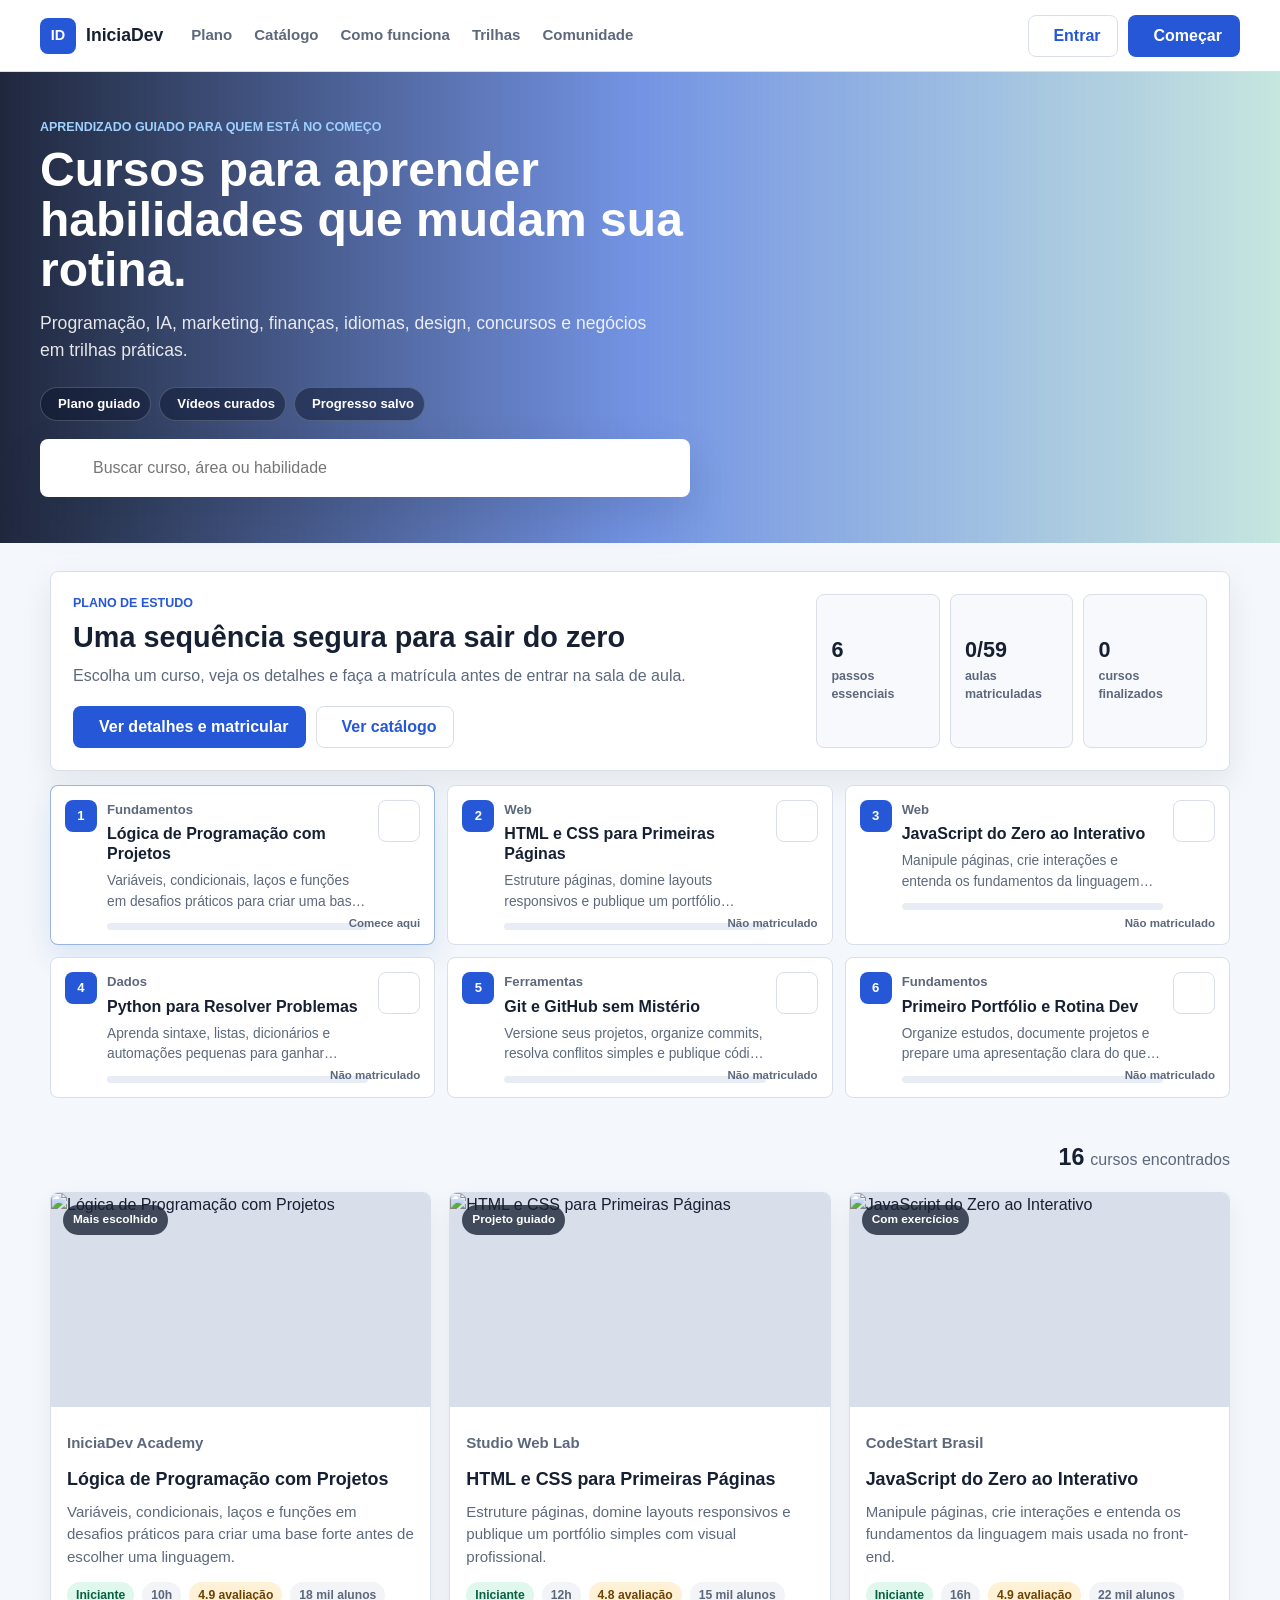
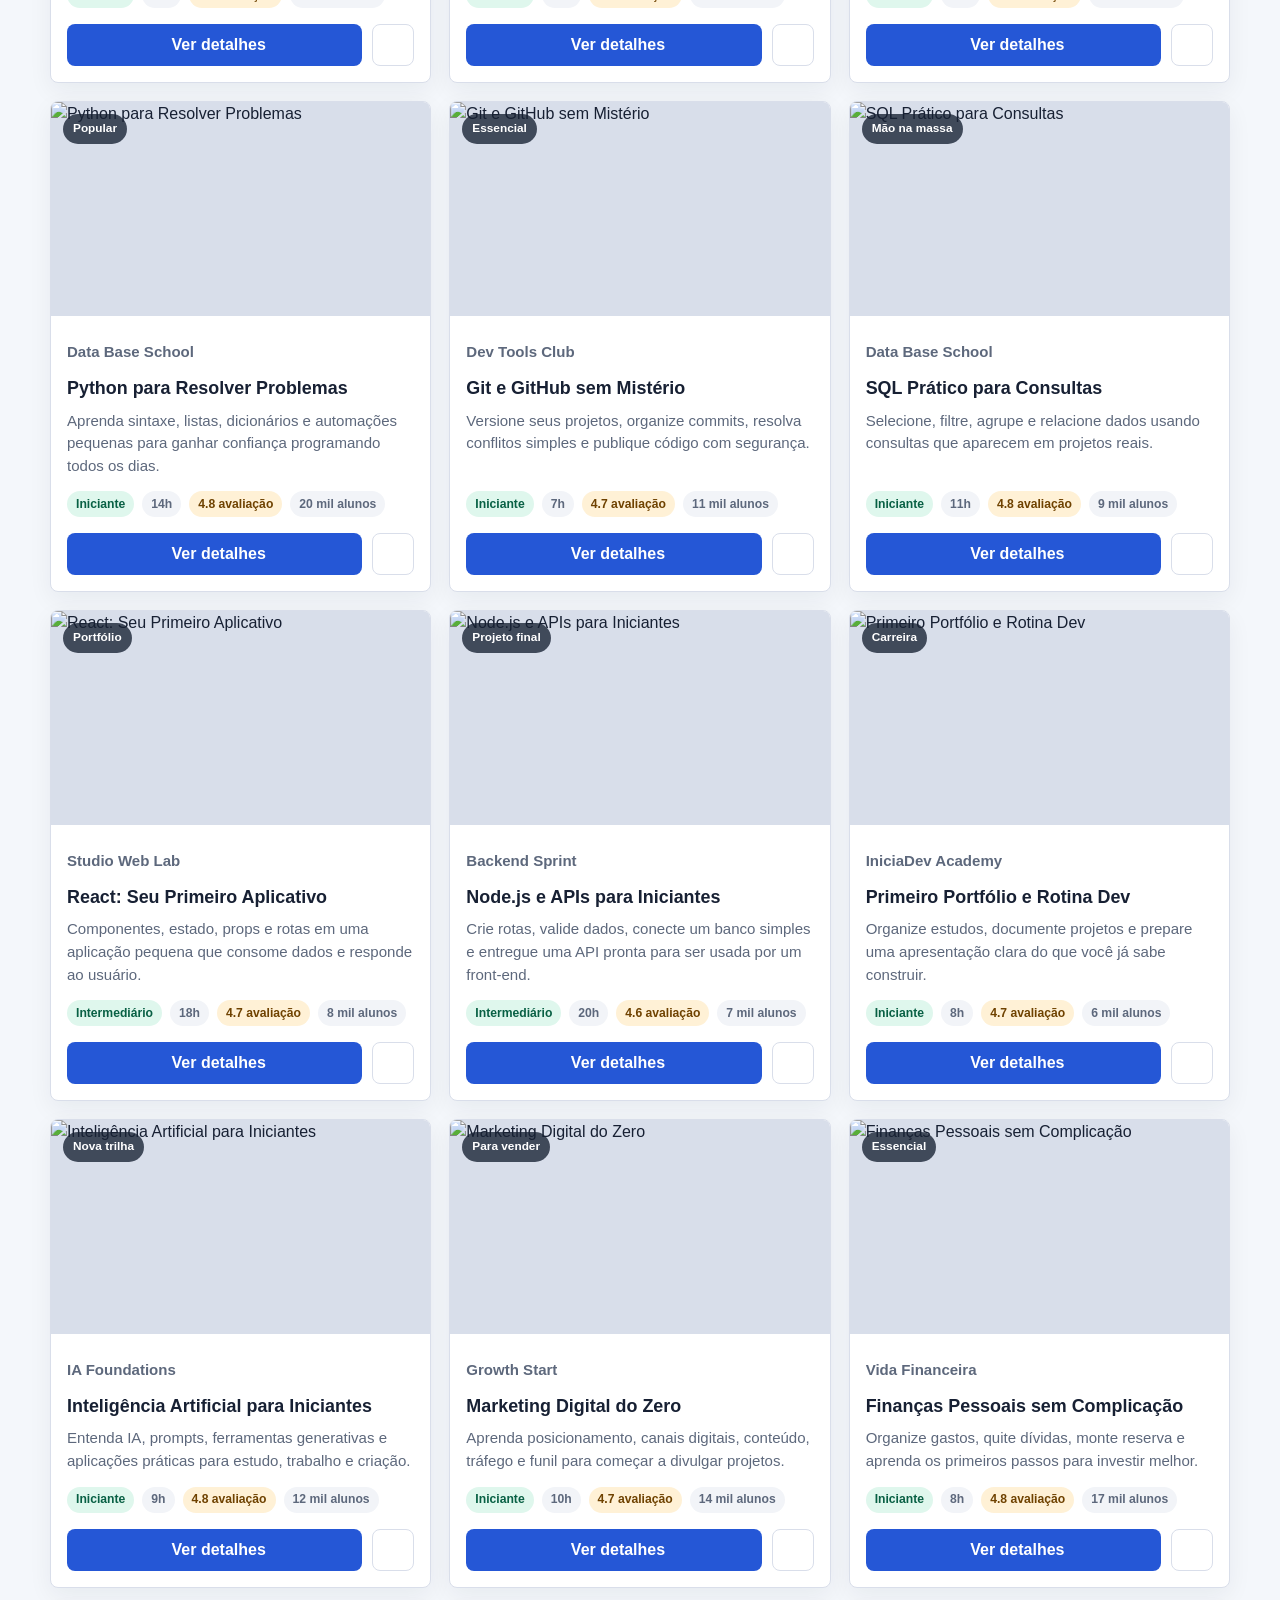
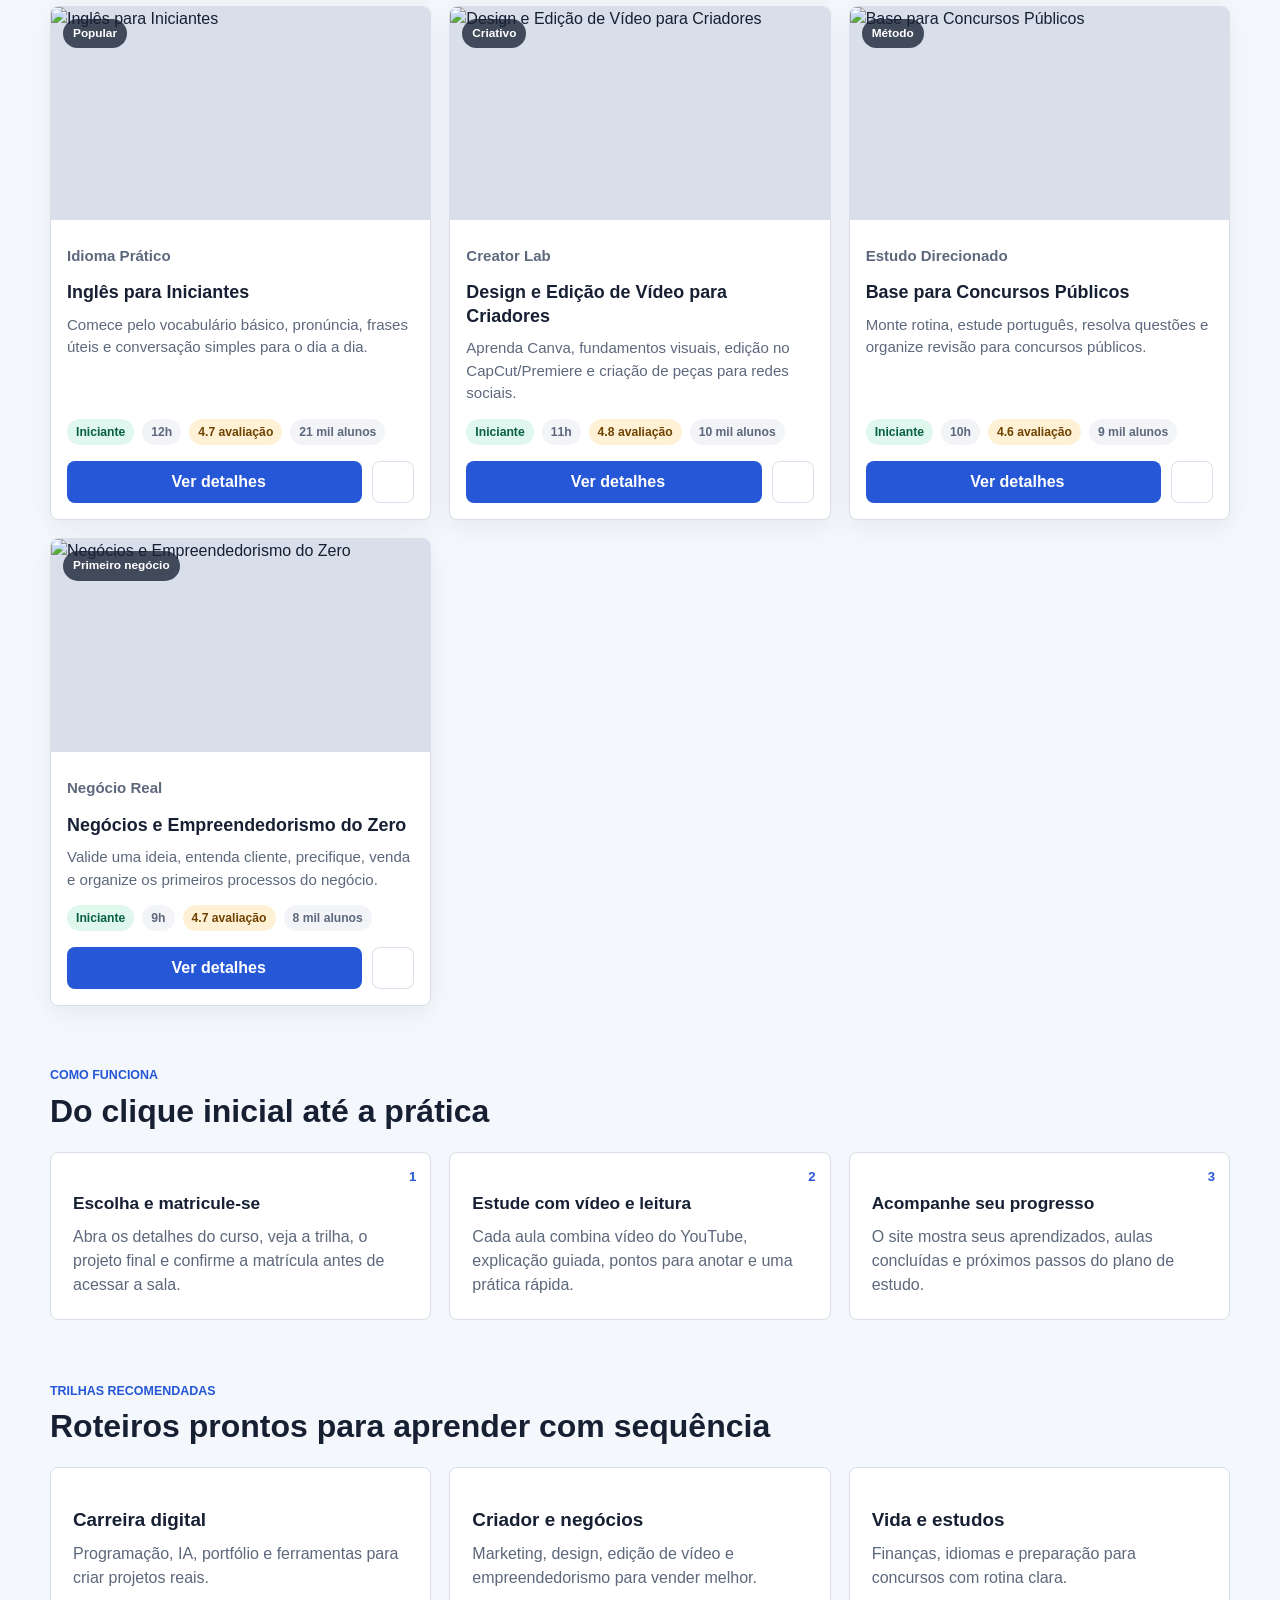
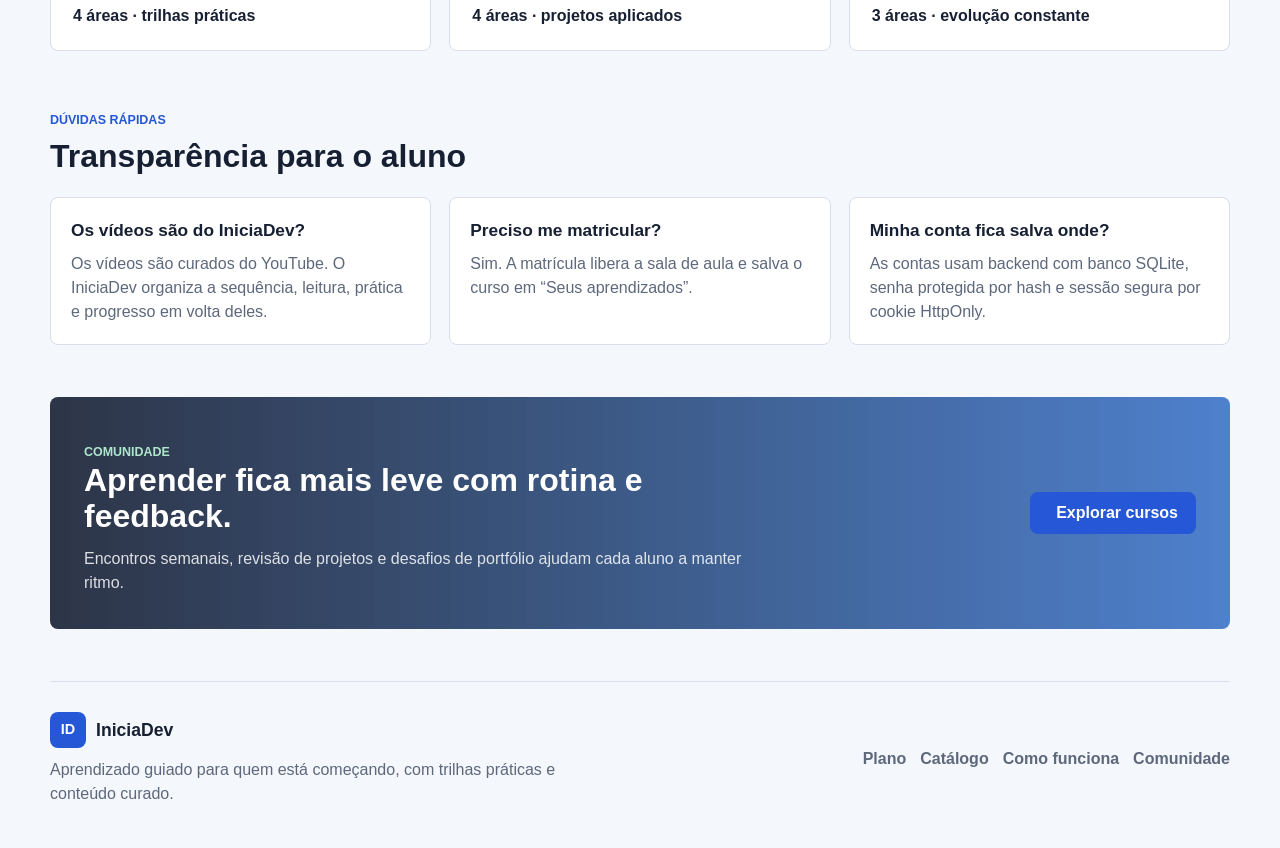
==== index.html @ d88dd666 "Initial commit" ====
<!DOCTYPE html>
<html lang="pt-BR">
  <head>
    <meta charset="UTF-8" />
    <meta name="viewport" content="width=device-width, initial-scale=1.0" />
    <title>IniciaDev | Cursos para Começar uma Nova Habilidade</title>
    <meta
      name="description"
      content="Cursos gratuitos e guiados para começar em programação, IA, marketing, finanças, idiomas, design, concursos e negócios com trilhas, vídeos e prática."
    />
    <meta name="theme-color" content="#2557d6" />
    <meta property="og:title" content="IniciaDev | Cursos para Começar uma Nova Habilidade" />
    <meta
      property="og:description"
      content="Uma plataforma com cursos curados, plano de estudo, vídeos, leitura guiada e progresso para quem está começando."
    />
    <meta property="og:type" content="website" />
    <meta property="og:image" content="https://images.unsplash.com/photo-1519389950473-47ba0277781c?auto=format&fit=crop&w=1200&q=82" />
    <link rel="icon" href="data:," />
    <link rel="manifest" href="manifest.webmanifest" />
    <link rel="stylesheet" href="styles.css?v=8" />
    <script src="https://unpkg.com/lucide@latest/dist/umd/lucide.min.js" defer></script>
    <script src="course-data.js?v=8" defer></script>
    <script src="api-client.js?v=8" defer></script>
    <script src="script.js?v=8" defer></script>
  </head>
  <body>
    <a class="skip-link" href="#catalogo">Pular para os cursos</a>
    <header class="site-header">
      <a class="brand" href="#" aria-label="IniciaDev">
        <span class="brand-mark">ID</span>
        <span>IniciaDev</span>
      </a>

      <nav class="main-nav" aria-label="Navegação principal">
        <a href="#plano">Plano</a>
        <a href="#catalogo">Catálogo</a>
        <a href="#como-funciona">Como funciona</a>
        <a href="#trilhas">Trilhas</a>
        <a href="#comunidade">Comunidade</a>
      </nav>

      <div class="header-actions">
        <button class="ghost-button" type="button" id="openAuthButton" data-auth-open="login">
          <i data-lucide="log-in" aria-hidden="true"></i>
          Entrar
        </button>
        <button class="primary-button" type="button" id="startAuthButton" data-auth-open="signup">
          <i data-lucide="play-circle" aria-hidden="true"></i>
          Começar
        </button>
        <div class="user-menu" id="userMenu" hidden>
          <button class="user-menu-trigger" type="button" id="userMenuButton" aria-haspopup="menu" aria-expanded="false">
            <span class="user-avatar" id="userInitials">ID</span>
            <span class="user-name" id="userGreeting">Olá</span>
            <i data-lucide="chevron-down" aria-hidden="true"></i>
          </button>
          <div class="account-dropdown" id="accountDropdown" role="menu" hidden>
            <button type="button" id="openLearningButton" role="menuitem">
              <i data-lucide="book-open-check" aria-hidden="true"></i>
              Seus aprendizados
            </button>
            <button type="button" id="openSettingsButton" role="menuitem">
              <i data-lucide="settings" aria-hidden="true"></i>
              Configurações
            </button>
            <button type="button" id="logoutButton" role="menuitem">
              <i data-lucide="log-out" aria-hidden="true"></i>
              Sair
            </button>
          </div>
        </div>
      </div>
    </header>

    <main>
      <section class="catalog-hero" aria-labelledby="hero-title">
        <div class="hero-content">
          <p class="eyebrow">Aprendizado guiado para quem está no começo</p>
          <h1 id="hero-title">Cursos para aprender habilidades que mudam sua rotina.</h1>
          <p class="hero-copy">
            Programação, IA, marketing, finanças, idiomas, design, concursos e negócios em trilhas práticas.
          </p>

          <div class="hero-proof" aria-label="Destaques da plataforma">
            <span><i data-lucide="book-open-check" aria-hidden="true"></i> Plano guiado</span>
            <span><i data-lucide="play-circle" aria-hidden="true"></i> Vídeos curados</span>
            <span><i data-lucide="check-circle" aria-hidden="true"></i> Progresso salvo</span>
          </div>

          <form class="hero-search" role="search" aria-label="Buscar cursos">
            <i data-lucide="search" aria-hidden="true"></i>
            <input id="searchInput" type="search" placeholder="Buscar curso, área ou habilidade" />
            <button type="button" id="clearSearch" title="Limpar busca" aria-label="Limpar busca">
              <i data-lucide="x" aria-hidden="true"></i>
            </button>
          </form>
        </div>
      </section>

      <section class="study-plan-section" id="plano" aria-labelledby="studyPlanTitle">
        <div class="study-plan-panel">
          <div class="study-plan-copy">
            <p class="eyebrow">Plano de estudo</p>
            <h2 id="studyPlanTitle">Uma sequência segura para sair do zero</h2>
            <p id="studyPlanCopy">
              Comece pela base, avance para projetos e mantenha uma rotina possível de terminar.
            </p>
            <div class="study-plan-actions">
              <a class="primary-button" id="studyPlanPrimary" href="curso.html?id=logica-programacao" target="_blank" rel="noopener">
                <i data-lucide="play-circle" aria-hidden="true"></i>
                Começar pelo primeiro passo
              </a>
              <a class="ghost-button" href="#catalogo">
                <i data-lucide="search" aria-hidden="true"></i>
                Ver catálogo
              </a>
            </div>
          </div>

          <div class="study-plan-stats" id="studyPlanStats" aria-label="Resumo do plano"></div>
        </div>

        <div class="study-path" id="studyPath" aria-label="Sequência recomendada"></div>
      </section>

      <section class="catalog-section" id="catalogo" aria-label="Catálogo de cursos">
        <div class="catalog-count-row">
          <div class="catalog-meta" aria-live="polite">
            <strong id="courseCount">0</strong>
            <span>cursos encontrados</span>
          </div>
        </div>

        <div class="course-grid" id="courseGrid" aria-live="polite"></div>
      </section>

      <section class="how-section" id="como-funciona" aria-labelledby="how-title">
        <div class="section-heading">
          <div>
            <p class="eyebrow">Como funciona</p>
            <h2 id="how-title">Do clique inicial até a prática</h2>
          </div>
        </div>

        <div class="how-grid">
          <article class="how-card">
            <span>1</span>
            <i data-lucide="search" aria-hidden="true"></i>
            <h3>Escolha e matricule-se</h3>
            <p>Abra os detalhes do curso, veja a trilha, o projeto final e confirme a matrícula antes de acessar a sala.</p>
          </article>

          <article class="how-card">
            <span>2</span>
            <i data-lucide="book-open" aria-hidden="true"></i>
            <h3>Estude com vídeo e leitura</h3>
            <p>Cada aula combina vídeo do YouTube, explicação guiada, pontos para anotar e uma prática rápida.</p>
          </article>

          <article class="how-card">
            <span>3</span>
            <i data-lucide="check-circle" aria-hidden="true"></i>
            <h3>Acompanhe seu progresso</h3>
            <p>O site mostra seus aprendizados, aulas concluídas e próximos passos do plano de estudo.</p>
          </article>
        </div>
      </section>

      <section class="tracks-section" id="trilhas" aria-labelledby="tracks-title">
        <div class="section-heading">
          <div>
            <p class="eyebrow">Trilhas recomendadas</p>
            <h2 id="tracks-title">Roteiros prontos para aprender com sequência</h2>
          </div>
        </div>

        <div class="track-grid">
          <article class="track-card">
            <i data-lucide="code-2" aria-hidden="true"></i>
            <h3>Carreira digital</h3>
            <p>Programação, IA, portfólio e ferramentas para criar projetos reais.</p>
            <span>4 áreas · trilhas práticas</span>
          </article>

          <article class="track-card">
            <i data-lucide="megaphone" aria-hidden="true"></i>
            <h3>Criador e negócios</h3>
            <p>Marketing, design, edição de vídeo e empreendedorismo para vender melhor.</p>
            <span>4 áreas · projetos aplicados</span>
          </article>

          <article class="track-card">
            <i data-lucide="graduation-cap" aria-hidden="true"></i>
            <h3>Vida e estudos</h3>
            <p>Finanças, idiomas e preparação para concursos com rotina clara.</p>
            <span>3 áreas · evolução constante</span>
          </article>
        </div>
      </section>

      <section class="faq-section" aria-labelledby="faq-title">
        <div class="section-heading">
          <div>
            <p class="eyebrow">Dúvidas rápidas</p>
            <h2 id="faq-title">Transparência para o aluno</h2>
          </div>
        </div>

        <div class="faq-grid">
          <article>
            <h3>Os vídeos são do IniciaDev?</h3>
            <p>Os vídeos são curados do YouTube. O IniciaDev organiza a sequência, leitura, prática e progresso em volta deles.</p>
          </article>
          <article>
            <h3>Preciso me matricular?</h3>
            <p>Sim. A matrícula libera a sala de aula e salva o curso em “Seus aprendizados”.</p>
          </article>
          <article>
            <h3>Minha conta fica salva onde?</h3>
            <p>As contas usam backend com banco SQLite, senha protegida por hash e sessão segura por cookie HttpOnly.</p>
          </article>
        </div>
      </section>

      <section class="community-section" id="comunidade" aria-labelledby="community-title">
        <div>
          <p class="eyebrow">Comunidade</p>
          <h2 id="community-title">Aprender fica mais leve com rotina e feedback.</h2>
          <p>
            Encontros semanais, revisão de projetos e desafios de portfólio ajudam cada aluno a manter ritmo.
          </p>
        </div>
        <a class="primary-button" href="#catalogo">
          <i data-lucide="book-open-check" aria-hidden="true"></i>
          Explorar cursos
        </a>
      </section>
    </main>

    <footer class="site-footer">
      <div>
        <a class="brand" href="#" aria-label="IniciaDev">
          <span class="brand-mark">ID</span>
          <span>IniciaDev</span>
        </a>
        <p>Aprendizado guiado para quem está começando, com trilhas práticas e conteúdo curado.</p>
      </div>
      <nav aria-label="Links do rodapé">
        <a href="#plano">Plano</a>
        <a href="#catalogo">Catálogo</a>
        <a href="#como-funciona">Como funciona</a>
        <a href="#comunidade">Comunidade</a>
      </nav>
    </footer>

    <div class="modal-backdrop" id="courseModal" hidden>
      <article class="course-modal" role="dialog" aria-modal="true" aria-labelledby="modalTitle">
        <button class="icon-button modal-close" type="button" id="modalClose" title="Fechar" aria-label="Fechar">
          <i data-lucide="x" aria-hidden="true"></i>
        </button>
        <img id="modalImage" alt="" />
        <div class="modal-body">
          <p class="eyebrow" id="modalProvider"></p>
          <h2 id="modalTitle"></h2>
          <p id="modalDescription"></p>
          <div class="modal-stats" id="modalStats"></div>
          <div class="learning-preview">
            <div class="video-preview" id="modalVideoPreview"></div>
            <div class="lesson-panel">
              <div class="lesson-panel-heading">
                <p class="eyebrow">Plano do curso</p>
                <span id="modalLessonCount"></span>
              </div>
              <ol class="lesson-list" id="modalLessons"></ol>
            </div>
          </div>
          <div class="project-box" id="modalProject"></div>
          <div class="modal-actions">
            <button class="primary-button" type="button" id="modalEnroll">
              <i data-lucide="check-circle" aria-hidden="true"></i>
              Matricular-se
            </button>
            <button class="ghost-button" type="button" id="modalSave">
              <i data-lucide="bookmark" aria-hidden="true"></i>
              Salvar
            </button>
          </div>
        </div>
      </article>
    </div>

    <div class="modal-backdrop" id="authModal" hidden>
      <article class="auth-modal" role="dialog" aria-modal="true" aria-labelledby="authTitle">
        <button class="icon-button modal-close" type="button" id="authClose" title="Fechar" aria-label="Fechar">
          <i data-lucide="x" aria-hidden="true"></i>
        </button>

        <div class="auth-visual" aria-hidden="true">
          <div class="study-orbit">
            <span></span>
            <span></span>
            <span></span>
          </div>
          <div class="code-window">
            <div class="code-header">
              <span></span>
              <span></span>
              <span></span>
            </div>
            <div class="code-lines">
              <span class="code-line wide"></span>
              <span class="code-line medium"></span>
              <span class="code-line short"></span>
              <span class="code-line wide"></span>
            </div>
            <div class="study-progress">
              <span></span>
            </div>
          </div>
          <div class="floating-badge badge-one">
            <i data-lucide="terminal-square" aria-hidden="true"></i>
          </div>
          <div class="floating-badge badge-two">
            <i data-lucide="play" aria-hidden="true"></i>
          </div>
        </div>

        <div class="auth-panel">
          <p class="eyebrow" id="authEyebrow">Conta</p>
          <h2 id="authTitle">Entre para continuar</h2>
          <p class="auth-copy" id="authCopy">Acesse sua conta para salvar cursos e acompanhar suas matrículas.</p>
          <p class="auth-note">
            Sua conta, matrículas e progresso ficam salvos no banco de dados do IniciaDev.
          </p>

          <div class="auth-tabs" role="tablist" aria-label="Entrar ou criar conta">
            <button class="auth-tab active" type="button" data-auth-mode="login">Entrar</button>
            <button class="auth-tab" type="button" data-auth-mode="signup">Criar conta</button>
          </div>

          <form class="auth-form" id="authForm" novalidate>
            <div class="field-group" id="nameField" hidden>
              <label for="authName">Nome</label>
              <input id="authName" name="name" type="text" autocomplete="name" />
            </div>

            <div class="field-group">
              <label for="authEmail">E-mail</label>
              <input id="authEmail" name="email" type="email" autocomplete="email" required />
            </div>

            <div class="field-group">
              <label for="authPassword">Senha</label>
              <input id="authPassword" name="password" type="password" autocomplete="current-password" required />
            </div>

            <div class="field-group" id="confirmField" hidden>
              <label for="authConfirmPassword">Confirmar senha</label>
              <input id="authConfirmPassword" name="confirmPassword" type="password" autocomplete="new-password" />
            </div>

            <p class="form-message" id="authMessage" aria-live="polite"></p>

            <button class="primary-button auth-submit" type="submit" id="authSubmit">
              <i data-lucide="log-in" aria-hidden="true"></i>
              Entrar
            </button>
          </form>
        </div>
      </article>
    </div>

    <div class="modal-backdrop" id="learningModal" hidden>
      <article class="panel-modal" role="dialog" aria-modal="true" aria-labelledby="learningTitle">
        <button class="icon-button modal-close" type="button" id="learningClose" title="Fechar" aria-label="Fechar">
          <i data-lucide="x" aria-hidden="true"></i>
        </button>
        <div class="panel-modal-header">
          <p class="eyebrow">Conta</p>
          <h2 id="learningTitle">Seus aprendizados</h2>
          <p>Continue de onde parou e acesse rapidamente os cursos em que você se matriculou.</p>
        </div>
        <div class="learning-stats" id="learningStats"></div>
        <div class="learning-list" id="learningList"></div>
      </article>
    </div>

    <div class="modal-backdrop" id="settingsModal" hidden>
      <article class="panel-modal settings-modal" role="dialog" aria-modal="true" aria-labelledby="settingsTitle">
        <button class="icon-button modal-close" type="button" id="settingsClose" title="Fechar" aria-label="Fechar">
          <i data-lucide="x" aria-hidden="true"></i>
        </button>
        <div class="panel-modal-header">
          <p class="eyebrow">Preferências</p>
          <h2 id="settingsTitle">Configurações</h2>
          <p>Ajuste sua experiência de estudo nesta conta.</p>
        </div>

        <form class="settings-form" id="settingsForm">
          <div class="field-group">
            <label for="settingsName">Nome de exibição</label>
            <input id="settingsName" name="name" type="text" autocomplete="name" />
          </div>

          <div class="field-group">
            <label for="settingsEmail">E-mail</label>
            <input id="settingsEmail" name="email" type="email" disabled />
          </div>

          <div class="settings-grid">
            <div class="field-group">
              <label for="settingsTheme">Tema</label>
              <select id="settingsTheme" name="theme">
                <option value="light">Branco</option>
                <option value="dark">Preto</option>
              </select>
            </div>

            <div class="field-group">
              <label for="settingsDensity">Catálogo</label>
              <select id="settingsDensity" name="density">
                <option value="comfortable">Confortável</option>
                <option value="compact">Compacto</option>
              </select>
            </div>
          </div>

          <div class="field-group">
            <label for="settingsGoal">Meta semanal de estudos</label>
            <select id="settingsGoal" name="goal">
              <option value="2">2 horas por semana</option>
              <option value="4">4 horas por semana</option>
              <option value="6">6 horas por semana</option>
              <option value="10">10 horas por semana</option>
            </select>
          </div>

          <label class="toggle-row">
            <input id="settingsReminder" name="reminder" type="checkbox" />
            <span>
              <strong>Lembrete de estudo</strong>
              <small>Mostrar lembrete visual para manter a rotina.</small>
            </span>
          </label>

          <label class="toggle-row">
            <input id="settingsAutoplay" name="autoplay" type="checkbox" />
            <span>
              <strong>Preferir próxima aula</strong>
              <small>Ao concluir uma aula, avançar automaticamente para a próxima.</small>
            </span>
          </label>

          <p class="form-message" id="settingsMessage" aria-live="polite"></p>

          <button class="primary-button auth-submit" type="submit">
            <i data-lucide="save" aria-hidden="true"></i>
            Salvar configurações
          </button>
        </form>
      </article>
    </div>
  </body>
</html>
---- styles.css ----
:root {
  --blue: #2557d6;
  --blue-dark: #1d3f9f;
  --ink: #172033;
  --muted: #5d687c;
  --line: #d9deea;
  --surface: #ffffff;
  --soft: #f4f7fb;
  --green: #0f9f6e;
  --amber: #c56b12;
  --coral: #d9503f;
  --shadow: 0 18px 45px rgba(23, 32, 51, 0.14);
}

* {
  box-sizing: border-box;
}

html {
  scroll-behavior: smooth;
}

section {
  scroll-margin-top: 96px;
}

body {
  margin: 0;
  background: var(--soft);
  color: var(--ink);
  font-family: Arial, Helvetica, sans-serif;
  line-height: 1.5;
  letter-spacing: 0;
}

body.modal-open {
  overflow: hidden;
}

.skip-link {
  position: fixed;
  top: 10px;
  left: 10px;
  z-index: 100;
  padding: 10px 14px;
  color: #fff;
  background: var(--blue);
  border-radius: 8px;
  font-weight: 900;
  transform: translateY(-140%);
  transition: transform 0.18s ease;
}

.skip-link:focus {
  transform: translateY(0);
}

[hidden] {
  display: none !important;
}

img {
  display: block;
  max-width: 100%;
}

a {
  color: inherit;
  text-decoration: none;
}

button,
input,
select {
  font: inherit;
}

button {
  cursor: pointer;
}

button:disabled {
  cursor: not-allowed;
  opacity: 0.72;
}

.site-header {
  position: sticky;
  top: 0;
  z-index: 20;
  display: flex;
  align-items: center;
  gap: 28px;
  min-height: 72px;
  padding: 0 40px;
  background: rgba(255, 255, 255, 0.96);
  border-bottom: 1px solid var(--line);
  backdrop-filter: blur(16px);
}

.brand {
  display: inline-flex;
  align-items: center;
  gap: 10px;
  flex: 0 0 auto;
  font-weight: 800;
  font-size: 1.1rem;
}

.brand-mark {
  display: grid;
  place-items: center;
  width: 36px;
  height: 36px;
  border-radius: 8px;
  background: var(--blue);
  color: #fff;
  font-size: 0.9rem;
}

.main-nav {
  display: flex;
  align-items: center;
  gap: 22px;
  flex: 1 1 auto;
  color: var(--muted);
  font-weight: 700;
  font-size: 0.94rem;
}

.main-nav a {
  padding: 24px 0;
}

.main-nav a:hover,
.main-nav a:focus-visible {
  color: var(--blue);
}

.header-actions {
  display: flex;
  align-items: center;
  gap: 10px;
}

.user-menu {
  position: relative;
  display: inline-flex;
  align-items: center;
  gap: 10px;
  min-height: 42px;
}

.user-menu-trigger {
  display: inline-flex;
  align-items: center;
  gap: 10px;
  min-height: 42px;
  padding: 4px 10px 4px 6px;
  color: var(--ink);
  background: #fff;
  border: 1px solid var(--line);
  border-radius: 8px;
  font-weight: 800;
}

.user-menu-trigger:hover,
.user-menu-trigger:focus-visible,
.user-menu.open .user-menu-trigger {
  border-color: var(--blue);
  background: #eef4ff;
}

.user-avatar {
  display: grid;
  place-items: center;
  width: 34px;
  height: 34px;
  border-radius: 8px;
  color: #fff;
  background: var(--green);
  font-size: 0.78rem;
  font-weight: 900;
}

.user-name {
  max-width: 150px;
  overflow: hidden;
  color: var(--ink);
  font-weight: 800;
  text-overflow: ellipsis;
  white-space: nowrap;
}

.account-dropdown {
  position: absolute;
  top: calc(100% + 8px);
  right: 0;
  z-index: 30;
  display: grid;
  gap: 4px;
  width: 230px;
  padding: 8px;
  background: #fff;
  border: 1px solid var(--line);
  border-radius: 8px;
  box-shadow: var(--shadow);
}

.account-dropdown button {
  display: flex;
  align-items: center;
  gap: 10px;
  width: 100%;
  min-height: 40px;
  padding: 0 10px;
  color: var(--ink);
  text-align: left;
  background: transparent;
  border: 0;
  border-radius: 6px;
  font-weight: 800;
}

.account-dropdown button:hover,
.account-dropdown button:focus-visible {
  color: var(--blue);
  background: #eef4ff;
}

.account-dropdown svg,
.user-menu-trigger svg {
  width: 17px;
  height: 17px;
}

.primary-button,
.ghost-button,
.icon-button {
  border: 0;
  border-radius: 8px;
  display: inline-flex;
  align-items: center;
  justify-content: center;
  gap: 8px;
  min-height: 42px;
  font-weight: 800;
  transition: transform 0.18s ease, box-shadow 0.18s ease, background 0.18s ease, border-color 0.18s ease;
}

.primary-button {
  padding: 0 18px;
  color: #fff;
  background: var(--blue);
}

.primary-button:hover,
.primary-button:focus-visible {
  background: var(--blue-dark);
  box-shadow: 0 10px 22px rgba(31, 95, 191, 0.24);
  transform: translateY(-1px);
}

.ghost-button {
  padding: 0 16px;
  color: var(--blue);
  background: #fff;
  border: 1px solid var(--line);
}

.ghost-button:hover,
.ghost-button:focus-visible {
  border-color: var(--blue);
  background: #eef4ff;
}

.icon-button {
  width: 42px;
  height: 42px;
  color: var(--muted);
  background: #fff;
  border: 1px solid var(--line);
}

.icon-button:hover,
.icon-button:focus-visible {
  color: var(--blue);
  border-color: var(--blue);
}

.primary-button svg,
.ghost-button svg,
.icon-button svg,
.hero-search svg,
.track-card svg {
  width: 18px;
  height: 18px;
  flex: 0 0 auto;
}

.catalog-hero {
  min-height: 360px;
  display: flex;
  align-items: center;
  padding: 46px 40px;
  color: #fff;
  background:
    linear-gradient(90deg, rgba(8, 17, 40, 0.9), rgba(37, 87, 214, 0.62), rgba(15, 159, 110, 0.2)),
    url("https://images.unsplash.com/photo-1519389950473-47ba0277781c?auto=format&fit=crop&w=1800&q=82") center / cover;
}

.hero-content {
  width: min(760px, 100%);
}

.eyebrow {
  margin: 0 0 8px;
  color: var(--blue);
  font-size: 0.78rem;
  font-weight: 900;
  text-transform: uppercase;
}

.catalog-hero .eyebrow {
  color: #9ed1ff;
}

.catalog-hero h1 {
  margin: 0;
  max-width: 720px;
  font-size: 3rem;
  line-height: 1.04;
}

.hero-copy {
  margin: 16px 0 24px;
  max-width: 620px;
  color: rgba(255, 255, 255, 0.88);
  font-size: 1.1rem;
}

.hero-proof {
  display: flex;
  flex-wrap: wrap;
  gap: 8px;
  margin-bottom: 18px;
}

.hero-proof span {
  display: inline-flex;
  align-items: center;
  gap: 7px;
  min-height: 34px;
  padding: 0 10px;
  color: #fff;
  background: rgba(8, 17, 40, 0.46);
  border: 1px solid rgba(255, 255, 255, 0.2);
  border-radius: 999px;
  font-size: 0.82rem;
  font-weight: 900;
}

.hero-proof svg {
  width: 16px;
  height: 16px;
}

.hero-search {
  display: grid;
  grid-template-columns: 22px 1fr 42px;
  align-items: center;
  gap: 10px;
  width: min(650px, 100%);
  min-height: 58px;
  padding: 0 8px 0 18px;
  background: #fff;
  color: var(--muted);
  border: 1px solid rgba(255, 255, 255, 0.7);
  border-radius: 8px;
  box-shadow: var(--shadow);
}

.hero-search input {
  width: 100%;
  min-width: 0;
  color: var(--ink);
  background: transparent;
  border: 0;
  outline: 0;
}

.hero-search button {
  display: grid;
  place-items: center;
  width: 42px;
  height: 42px;
  border: 0;
  border-radius: 8px;
  color: var(--muted);
  background: transparent;
}

.hero-search button:hover,
.hero-search button:focus-visible {
  color: var(--blue);
  background: #eef4ff;
}

.study-plan-section {
  width: min(1180px, calc(100% - 48px));
  margin: 0 auto;
  padding: 28px 0 8px;
}

.study-plan-panel {
  display: grid;
  grid-template-columns: minmax(0, 1.3fr) minmax(260px, 0.7fr);
  gap: 18px;
  align-items: stretch;
  padding: 22px;
  background: var(--surface);
  border: 1px solid var(--line);
  border-radius: 8px;
  box-shadow: 0 12px 32px rgba(23, 32, 51, 0.08);
}

.study-plan-copy h2 {
  margin: 0;
  font-size: 1.8rem;
  line-height: 1.14;
}

.study-plan-copy p:not(.eyebrow) {
  max-width: 680px;
  margin: 10px 0 0;
  color: var(--muted);
}

.study-plan-actions {
  display: flex;
  flex-wrap: wrap;
  gap: 10px;
  margin-top: 18px;
}

.study-plan-stats {
  display: grid;
  grid-template-columns: repeat(3, minmax(0, 1fr));
  gap: 10px;
}

.study-stat {
  display: grid;
  align-content: center;
  min-width: 0;
  min-height: 108px;
  padding: 14px;
  background: #f7f9fc;
  border: 1px solid var(--line);
  border-radius: 8px;
}

.study-stat strong {
  color: var(--ink);
  font-size: 1.35rem;
  line-height: 1.1;
}

.study-stat span {
  margin-top: 5px;
  color: var(--muted);
  font-size: 0.78rem;
  font-weight: 900;
}

.study-path {
  display: grid;
  grid-template-columns: repeat(3, minmax(0, 1fr));
  gap: 12px;
  margin-top: 14px;
}

.path-card {
  position: relative;
  display: grid;
  grid-template-columns: 32px minmax(0, 1fr) 42px;
  gap: 10px;
  min-width: 0;
  padding: 14px;
  background: var(--surface);
  border: 1px solid var(--line);
  border-radius: 8px;
}

.path-card.active {
  border-color: rgba(31, 95, 191, 0.46);
  box-shadow: 0 12px 28px rgba(31, 95, 191, 0.12);
}

.path-card.done {
  border-color: rgba(20, 135, 93, 0.42);
}

.path-step {
  display: grid;
  place-items: center;
  width: 32px;
  height: 32px;
  color: #fff;
  background: var(--blue);
  border-radius: 8px;
  font-size: 0.82rem;
  font-weight: 900;
}

.path-card.done .path-step {
  background: var(--green);
}

.path-card-body {
  min-width: 0;
}

.path-card h3 {
  margin: 0;
  font-size: 1rem;
  line-height: 1.24;
}

.path-card p:not(.provider) {
  display: -webkit-box;
  min-height: 42px;
  margin: 7px 0 10px;
  overflow: hidden;
  color: var(--muted);
  font-size: 0.86rem;
  -webkit-box-orient: vertical;
  -webkit-line-clamp: 2;
}

.path-progress {
  height: 7px;
  overflow: hidden;
  background: #e8edf5;
  border-radius: 999px;
}

.path-progress span {
  display: block;
  width: 0;
  height: 100%;
  background: linear-gradient(90deg, var(--blue), var(--green));
  border-radius: inherit;
}

.path-status {
  position: absolute;
  right: 14px;
  bottom: 12px;
  color: var(--muted);
  font-size: 0.72rem;
  font-weight: 900;
}

.catalog-section,
.how-section,
.tracks-section,
.faq-section,
.community-section,
.site-footer {
  width: min(1180px, calc(100% - 48px));
  margin: 0 auto;
}

.catalog-section {
  padding: 34px 0 52px;
}

.catalog-count-row {
  display: flex;
  justify-content: flex-end;
  margin-bottom: 18px;
}

.section-heading {
  display: flex;
  align-items: end;
  justify-content: space-between;
  gap: 24px;
  margin-bottom: 22px;
}

.section-heading h2 {
  margin: 0;
  font-size: 2rem;
  line-height: 1.15;
}

.catalog-meta {
  display: flex;
  align-items: baseline;
  gap: 6px;
  color: var(--muted);
  white-space: nowrap;
}

.catalog-meta strong {
  color: var(--ink);
  font-size: 1.45rem;
}

.select-group {
  display: grid;
  gap: 4px;
  min-width: 148px;
}

.select-group label {
  color: var(--muted);
  font-size: 0.78rem;
  font-weight: 800;
}

.select-group select {
  width: 100%;
  height: 40px;
  padding: 0 34px 0 12px;
  color: var(--ink);
  background: #fff;
  border: 1px solid var(--line);
  border-radius: 8px;
}

.course-grid {
  display: grid;
  grid-template-columns: repeat(3, minmax(0, 1fr));
  gap: 18px;
  align-items: stretch;
}

.course-card {
  position: relative;
  display: flex;
  flex-direction: column;
  min-width: 0;
  overflow: hidden;
  background: var(--surface);
  border: 1px solid var(--line);
  border-radius: 8px;
  box-shadow: 0 8px 24px rgba(23, 32, 51, 0.06);
  transform: translateY(0);
  transition: transform 0.22s ease, box-shadow 0.22s ease, border-color 0.22s ease;
}

.course-card:hover,
.course-card:focus-within {
  border-color: rgba(37, 87, 214, 0.48);
  box-shadow: 0 20px 38px rgba(23, 32, 51, 0.16);
  transform: translateY(-6px);
}

.course-image {
  position: relative;
  aspect-ratio: 16 / 9;
  background: #d8deea;
  overflow: hidden;
}

.course-image img {
  width: 100%;
  height: 100%;
  object-fit: cover;
  transform: scale(1);
  transition: transform 0.32s ease, filter 0.32s ease;
}

.course-card:hover .course-image img,
.course-card:focus-within .course-image img {
  filter: saturate(1.08);
  transform: scale(1.06);
}

.course-badge {
  position: absolute;
  top: 12px;
  left: 12px;
  max-width: calc(100% - 24px);
  padding: 6px 10px;
  border-radius: 999px;
  color: #fff;
  background: rgba(23, 32, 51, 0.78);
  font-size: 0.74rem;
  font-weight: 900;
  transition: transform 0.22s ease, background 0.22s ease;
}

.course-card:hover .course-badge,
.course-card:focus-within .course-badge {
  background: rgba(37, 87, 214, 0.88);
  transform: translateY(-2px);
}

.course-body {
  display: flex;
  flex: 1 1 auto;
  flex-direction: column;
  min-width: 0;
  padding: 16px;
}

.provider {
  margin: 0 0 5px;
  color: var(--muted);
  font-size: 0.82rem;
  font-weight: 800;
}

.course-card h3 {
  margin: 0;
  font-size: 1.12rem;
  line-height: 1.3;
}

.course-card p {
  margin: 9px 0 14px;
  color: var(--muted);
  font-size: 0.94rem;
}

.course-info {
  display: flex;
  flex-wrap: wrap;
  gap: 8px;
  margin-top: auto;
}

.pill {
  display: inline-flex;
  align-items: center;
  min-height: 26px;
  padding: 0 9px;
  border-radius: 999px;
  background: #f2f4f8;
  color: var(--muted);
  font-size: 0.76rem;
  font-weight: 800;
  white-space: nowrap;
}

.pill.rating {
  color: #6f4200;
  background: #fff1d6;
}

.pill.level {
  color: #086044;
  background: #dff7ed;
}

.course-actions {
  display: grid;
  grid-template-columns: 1fr 42px;
  gap: 10px;
  padding: 0 16px 16px;
}

.course-actions .primary-button {
  width: 100%;
}

.course-card .primary-button svg {
  transition: transform 0.2s ease;
}

.course-card:hover .primary-button svg,
.course-card:focus-within .primary-button svg {
  transform: translateX(2px);
}

.save-button.saved {
  color: var(--coral);
  border-color: rgba(201, 72, 53, 0.42);
  background: #fff0ee;
}

.empty-state {
  grid-column: 1 / -1;
  padding: 42px;
  background: #fff;
  border: 1px solid var(--line);
  border-radius: 8px;
  text-align: center;
}

.empty-state h3 {
  margin: 0 0 8px;
}

.empty-state p {
  margin: 0;
  color: var(--muted);
}

.tracks-section {
  padding: 10px 0 52px;
}

.how-section,
.faq-section {
  padding: 8px 0 52px;
}

.how-grid,
.faq-grid {
  display: grid;
  grid-template-columns: repeat(3, minmax(0, 1fr));
  gap: 18px;
}

.how-card,
.faq-grid article {
  min-width: 0;
  background: var(--surface);
  border: 1px solid var(--line);
  border-radius: 8px;
}

.how-card {
  position: relative;
  padding: 22px;
}

.how-card > span {
  position: absolute;
  top: 14px;
  right: 14px;
  color: var(--blue);
  font-size: 0.82rem;
  font-weight: 900;
}

.how-card svg {
  width: 34px;
  height: 34px;
  padding: 7px;
  color: #fff;
  background: var(--blue);
  border-radius: 8px;
}

.how-card:nth-child(2) svg {
  background: var(--green);
}

.how-card:nth-child(3) svg {
  background: var(--amber);
}

.how-card h3,
.faq-grid h3 {
  margin: 16px 0 8px;
  font-size: 1.08rem;
}

.how-card p,
.faq-grid p {
  margin: 0;
  color: var(--muted);
}

.track-grid {
  display: grid;
  grid-template-columns: repeat(3, minmax(0, 1fr));
  gap: 18px;
}

.track-card {
  min-width: 0;
  padding: 22px;
  background: #fff;
  border: 1px solid var(--line);
  border-radius: 8px;
}

.track-card svg {
  width: 34px;
  height: 34px;
  padding: 7px;
  color: #fff;
  background: var(--blue);
  border-radius: 8px;
}

.track-card:nth-child(2) svg {
  background: var(--green);
}

.track-card:nth-child(3) svg {
  background: var(--amber);
}

.track-card h3 {
  margin: 16px 0 8px;
  font-size: 1.18rem;
}

.track-card p {
  margin: 0 0 14px;
  color: var(--muted);
}

.track-card span {
  color: var(--ink);
  font-weight: 900;
}

.community-section {
  display: flex;
  align-items: center;
  justify-content: space-between;
  gap: 28px;
  margin-bottom: 52px;
  padding: 34px;
  color: #fff;
  background:
    linear-gradient(90deg, rgba(23, 32, 51, 0.9), rgba(31, 95, 191, 0.78)),
    url("https://images.unsplash.com/photo-1517048676732-d65bc937f952?auto=format&fit=crop&w=1600&q=82") center / cover;
  border-radius: 8px;
}

.community-section .eyebrow {
  color: #aee6cc;
}

.community-section h2 {
  max-width: 620px;
  margin: 0;
  font-size: 2rem;
  line-height: 1.15;
}

.community-section p {
  max-width: 660px;
  margin: 12px 0 0;
  color: rgba(255, 255, 255, 0.84);
}

.faq-grid article {
  padding: 20px;
}

.faq-grid h3 {
  margin-top: 0;
}

.site-footer {
  display: flex;
  align-items: center;
  justify-content: space-between;
  gap: 24px;
  padding: 30px 0 42px;
  border-top: 1px solid var(--line);
}

.site-footer p {
  max-width: 520px;
  margin: 10px 0 0;
  color: var(--muted);
}

.site-footer nav {
  display: flex;
  flex-wrap: wrap;
  justify-content: flex-end;
  gap: 14px;
  color: var(--muted);
  font-weight: 800;
}

.site-footer a:hover,
.site-footer a:focus-visible {
  color: var(--blue);
}

.modal-backdrop {
  position: fixed;
  inset: 0;
  z-index: 50;
  display: grid;
  place-items: center;
  padding: 24px;
  background: rgba(10, 18, 32, 0.64);
}

.course-modal {
  position: relative;
  display: grid;
  grid-template-columns: minmax(240px, 42%) 1fr;
  width: min(1040px, 100%);
  max-height: min(720px, calc(100vh - 48px));
  overflow: hidden;
  background: #fff;
  border-radius: 8px;
  box-shadow: var(--shadow);
}

.course-modal img {
  width: 100%;
  height: 100%;
  min-height: 420px;
  object-fit: cover;
}

.modal-close {
  position: absolute;
  top: 12px;
  right: 12px;
  z-index: 2;
}

.modal-body {
  overflow-y: auto;
  padding: 34px;
}

.modal-body h2 {
  margin: 0;
  font-size: 2rem;
  line-height: 1.16;
}

.modal-body p {
  color: var(--muted);
}

.modal-stats {
  display: flex;
  flex-wrap: wrap;
  gap: 8px;
  margin: 20px 0;
}

.modal-actions {
  display: flex;
  flex-wrap: wrap;
  gap: 10px;
}

.learning-preview {
  display: grid;
  grid-template-columns: minmax(0, 1.05fr) minmax(220px, 0.95fr);
  gap: 14px;
  margin: 22px 0;
}

.video-preview {
  display: grid;
  grid-template-rows: auto 1fr;
  min-height: 100%;
  overflow: hidden;
  color: #fff;
  background: #111827;
  border-radius: 8px;
}

.youtube-frame {
  aspect-ratio: 16 / 9;
  width: 100%;
  background:
    linear-gradient(135deg, rgba(23, 32, 51, 0.92), rgba(31, 95, 191, 0.7)),
    var(--preview-image, none) center / cover;
}

.youtube-frame iframe {
  width: 100%;
  height: 100%;
  border: 0;
}

.video-meta {
  display: grid;
  gap: 14px;
  padding: 16px;
  background: linear-gradient(135deg, #111827, #1f2937);
}

.video-kicker {
  display: inline-flex;
  align-items: center;
  gap: 8px;
  align-self: flex-start;
  min-height: 30px;
  padding: 0 10px;
  color: #fff;
  background: rgba(10, 18, 32, 0.58);
  border: 1px solid rgba(255, 255, 255, 0.28);
  border-radius: 999px;
  font-size: 0.78rem;
  font-weight: 900;
}

.video-preview h3 {
  margin: 0 0 6px;
  font-size: 1.25rem;
  line-height: 1.22;
}

.video-preview p {
  margin: 0;
  max-width: 340px;
  color: rgba(255, 255, 255, 0.82);
}

.lesson-panel,
.project-box {
  min-width: 0;
  padding: 14px;
  background: #f7f9fc;
  border: 1px solid var(--line);
  border-radius: 8px;
}

.lesson-panel-heading {
  display: flex;
  align-items: baseline;
  justify-content: space-between;
  gap: 12px;
  margin-bottom: 8px;
}

.lesson-panel-heading .eyebrow {
  margin: 0;
}

.lesson-panel-heading span {
  color: var(--muted);
  font-size: 0.78rem;
  font-weight: 900;
  white-space: nowrap;
}

.lesson-list {
  display: grid;
  gap: 8px;
  margin: 0;
  padding: 0;
  list-style: none;
}

.lesson-list li {
  display: grid;
  grid-template-columns: 28px 1fr auto;
  align-items: center;
  gap: 8px;
  min-width: 0;
  padding: 9px;
  background: #fff;
  border: 1px solid var(--line);
  border-radius: 8px;
}

.lesson-number {
  display: grid;
  place-items: center;
  width: 28px;
  height: 28px;
  color: #fff;
  background: var(--blue);
  border-radius: 999px;
  font-size: 0.78rem;
  font-weight: 900;
}

.lesson-title {
  min-width: 0;
  overflow: hidden;
  font-weight: 900;
  text-overflow: ellipsis;
  white-space: nowrap;
}

.lesson-duration {
  color: var(--muted);
  font-size: 0.78rem;
  font-weight: 800;
}

.project-box {
  display: grid;
  gap: 8px;
  margin: 0 0 22px;
}

.project-box strong {
  color: var(--ink);
}

.project-box p {
  margin: 0;
}

.auth-modal {
  position: relative;
  display: grid;
  grid-template-columns: minmax(260px, 0.85fr) minmax(320px, 1fr);
  width: min(820px, 100%);
  max-height: min(680px, calc(100vh - 48px));
  overflow: hidden;
  background: #fff;
  border-radius: 8px;
  box-shadow: var(--shadow);
}

.auth-visual {
  position: relative;
  display: grid;
  place-items: center;
  min-height: 520px;
  overflow: hidden;
  background:
    radial-gradient(circle at 20% 20%, rgba(174, 230, 204, 0.28), transparent 32%),
    linear-gradient(145deg, #12213a, #1f5fbf);
}

.study-orbit {
  position: absolute;
  width: 230px;
  height: 230px;
  border: 1px solid rgba(255, 255, 255, 0.22);
  border-radius: 999px;
  animation: rotateOrbit 16s linear infinite;
}

.study-orbit span {
  position: absolute;
  display: block;
  width: 12px;
  height: 12px;
  background: #aee6cc;
  border-radius: 999px;
  box-shadow: 0 0 22px rgba(174, 230, 204, 0.75);
}

.study-orbit span:nth-child(1) {
  top: -6px;
  left: 50%;
}

.study-orbit span:nth-child(2) {
  right: 20px;
  bottom: 30px;
  background: #fff1d6;
}

.study-orbit span:nth-child(3) {
  left: 12px;
  bottom: 74px;
  background: #9ed1ff;
}

.code-window {
  position: relative;
  z-index: 1;
  width: min(250px, calc(100% - 52px));
  padding: 14px;
  background: rgba(255, 255, 255, 0.96);
  border: 1px solid rgba(255, 255, 255, 0.42);
  border-radius: 8px;
  box-shadow: 0 24px 56px rgba(10, 18, 32, 0.34);
  animation: floatWindow 4.8s ease-in-out infinite;
}

.code-header {
  display: flex;
  gap: 6px;
  margin-bottom: 16px;
}

.code-header span {
  width: 10px;
  height: 10px;
  border-radius: 999px;
  background: var(--coral);
}

.code-header span:nth-child(2) {
  background: var(--amber);
}

.code-header span:nth-child(3) {
  background: var(--green);
}

.code-lines {
  display: grid;
  gap: 10px;
}

.code-line {
  position: relative;
  display: block;
  height: 10px;
  overflow: hidden;
  background: #dfe6f2;
  border-radius: 999px;
}

.code-line::after {
  content: "";
  position: absolute;
  inset: 0;
  width: 48%;
  background: linear-gradient(90deg, var(--blue), #48a0ff);
  border-radius: inherit;
  animation: codePulse 2.6s ease-in-out infinite;
}

.code-line.medium {
  width: 72%;
}

.code-line.short {
  width: 48%;
}

.study-progress {
  height: 8px;
  margin-top: 18px;
  overflow: hidden;
  background: #edf1f7;
  border-radius: 999px;
}

.study-progress span {
  display: block;
  width: 72%;
  height: 100%;
  background: linear-gradient(90deg, var(--green), #58c49a);
  border-radius: inherit;
  animation: progressGrow 3.8s ease-in-out infinite;
}

.floating-badge {
  position: absolute;
  z-index: 2;
  display: grid;
  place-items: center;
  width: 50px;
  height: 50px;
  color: #fff;
  background: rgba(10, 18, 32, 0.62);
  border: 1px solid rgba(255, 255, 255, 0.24);
  border-radius: 8px;
  box-shadow: 0 16px 30px rgba(10, 18, 32, 0.28);
}

.floating-badge svg {
  width: 22px;
  height: 22px;
}

.badge-one {
  top: 82px;
  left: 42px;
  animation: floatBadge 4s ease-in-out infinite;
}

.badge-two {
  right: 42px;
  bottom: 96px;
  animation: floatBadge 4.6s ease-in-out 0.5s infinite;
}

.auth-panel {
  overflow-y: auto;
  padding: 34px;
}

.auth-panel h2 {
  margin: 0;
  font-size: 2rem;
  line-height: 1.14;
}

.auth-copy {
  margin: 10px 0 20px;
  color: var(--muted);
}

.auth-note {
  margin: -8px 0 18px;
  padding: 10px 12px;
  color: var(--muted);
  background: #f7f9fc;
  border: 1px solid var(--line);
  border-radius: 8px;
  font-size: 0.84rem;
  font-weight: 700;
}

.auth-tabs {
  display: grid;
  grid-template-columns: repeat(2, minmax(0, 1fr));
  gap: 8px;
  margin-bottom: 20px;
  padding: 4px;
  background: #f2f4f8;
  border: 1px solid var(--line);
  border-radius: 8px;
}

.auth-tab {
  min-height: 40px;
  color: var(--muted);
  background: transparent;
  border: 0;
  border-radius: 6px;
  font-weight: 900;
}

.auth-tab:hover,
.auth-tab:focus-visible,
.auth-tab.active {
  color: var(--blue);
  background: #fff;
  box-shadow: 0 6px 16px rgba(23, 32, 51, 0.08);
}

.auth-form {
  display: grid;
  gap: 14px;
}

.field-group {
  display: grid;
  gap: 6px;
}

.field-group label {
  color: var(--muted);
  font-size: 0.82rem;
  font-weight: 900;
}

.field-group input {
  width: 100%;
  min-height: 44px;
  padding: 0 12px;
  color: var(--ink);
  background: #fff;
  border: 1px solid var(--line);
  border-radius: 8px;
  outline: 0;
}

.field-group input:focus {
  border-color: var(--blue);
  box-shadow: 0 0 0 3px rgba(31, 95, 191, 0.12);
}

.form-message {
  min-height: 22px;
  margin: 0;
  color: var(--muted);
  font-size: 0.9rem;
  font-weight: 700;
}

.form-message.error {
  color: var(--coral);
}

.form-message.success {
  color: var(--green);
}

.auth-submit {
  width: 100%;
}

.auth-submit.is-loading {
  opacity: 0.86;
  pointer-events: none;
}

.auth-submit.is-loading::after {
  content: "";
  width: 16px;
  height: 16px;
  border: 2px solid rgba(255, 255, 255, 0.45);
  border-top-color: #fff;
  border-radius: 999px;
  animation: spin 0.8s linear infinite;
}

.panel-modal {
  position: relative;
  width: min(760px, 100%);
  max-height: min(760px, calc(100vh - 48px));
  overflow-y: auto;
  padding: 30px;
  background: #fff;
  border-radius: 8px;
  box-shadow: var(--shadow);
}

.settings-modal {
  width: min(620px, 100%);
}

.panel-modal-header {
  padding-right: 42px;
}

.panel-modal-header h2 {
  margin: 0;
  font-size: 2rem;
  line-height: 1.12;
}

.panel-modal-header p:not(.eyebrow) {
  margin: 10px 0 0;
  color: var(--muted);
}

.learning-stats {
  display: grid;
  grid-template-columns: repeat(3, minmax(0, 1fr));
  gap: 10px;
  margin: 22px 0;
}

.learning-stat {
  min-width: 0;
  padding: 14px;
  background: #f7f9fc;
  border: 1px solid var(--line);
  border-radius: 8px;
}

.learning-stat strong {
  display: block;
  color: var(--ink);
  font-size: 1.35rem;
}

.learning-stat span {
  color: var(--muted);
  font-size: 0.82rem;
  font-weight: 800;
}

.learning-list {
  display: grid;
  gap: 12px;
}

.learning-card {
  display: grid;
  grid-template-columns: 120px 1fr auto;
  gap: 14px;
  align-items: center;
  min-width: 0;
  padding: 12px;
  border: 1px solid var(--line);
  border-radius: 8px;
}

.learning-card img {
  width: 120px;
  aspect-ratio: 16 / 10;
  object-fit: cover;
  border-radius: 8px;
}

.learning-card h3 {
  margin: 0 0 6px;
  font-size: 1rem;
}

.learning-card p {
  margin: 0;
  color: var(--muted);
  font-size: 0.9rem;
}

.learning-card .primary-button {
  white-space: nowrap;
}

.empty-learning {
  padding: 28px;
  text-align: center;
  background: #f7f9fc;
  border: 1px solid var(--line);
  border-radius: 8px;
}

.empty-learning h3 {
  margin: 0 0 6px;
}

.empty-learning p {
  margin: 0 0 16px;
  color: var(--muted);
}

.settings-form {
  display: grid;
  gap: 14px;
  margin-top: 22px;
}

.settings-grid {
  display: grid;
  grid-template-columns: repeat(2, minmax(0, 1fr));
  gap: 14px;
}

.field-group select {
  width: 100%;
  min-height: 44px;
  padding: 0 12px;
  color: var(--ink);
  background: #fff;
  border: 1px solid var(--line);
  border-radius: 8px;
}

.toggle-row {
  display: grid;
  grid-template-columns: 20px 1fr;
  gap: 10px;
  align-items: start;
  padding: 12px;
  background: #f7f9fc;
  border: 1px solid var(--line);
  border-radius: 8px;
}

.toggle-row input {
  width: 18px;
  height: 18px;
  margin-top: 3px;
}

.toggle-row strong,
.toggle-row small {
  display: block;
}

.toggle-row small {
  color: var(--muted);
  font-weight: 700;
}

body.theme-dark {
  --blue: #60a5fa;
  --blue-dark: #3b82f6;
  --ink: #f8fafc;
  --muted: #cbd5e1;
  --line: #334155;
  --surface: #111827;
  --soft: #020617;
  --green: #34d399;
  --amber: #fbbf24;
  --coral: #fb7185;
  --shadow: 0 18px 45px rgba(0, 0, 0, 0.42);
}

body.theme-dark .site-header,
body.theme-dark .lesson-header {
  background: rgba(2, 6, 23, 0.95);
  border-color: var(--line);
}

body.theme-dark .study-plan-section,
body.theme-dark .catalog-section,
body.theme-dark .how-section,
body.theme-dark .tracks-section,
body.theme-dark .faq-section,
body.theme-dark .site-footer {
  background: transparent;
}

body.theme-dark .catalog-hero {
  background:
    linear-gradient(90deg, rgba(2, 6, 23, 0.94), rgba(15, 23, 42, 0.72), rgba(15, 23, 42, 0.22)),
    url("https://images.unsplash.com/photo-1519389950473-47ba0277781c?auto=format&fit=crop&w=1800&q=82") center / cover;
}

body.theme-dark .user-menu-trigger,
body.theme-dark .account-dropdown,
body.theme-dark .ghost-button,
body.theme-dark .icon-button,
body.theme-dark .hero-search,
body.theme-dark .study-plan-panel,
body.theme-dark .study-stat,
body.theme-dark .path-card,
body.theme-dark .course-card,
body.theme-dark .how-card,
body.theme-dark .track-card,
body.theme-dark .faq-grid article,
body.theme-dark .auth-note,
body.theme-dark .empty-state,
body.theme-dark .course-modal,
body.theme-dark .panel-modal,
body.theme-dark .auth-modal,
body.theme-dark .lesson-panel,
body.theme-dark .project-box,
body.theme-dark .learning-stat,
body.theme-dark .empty-learning,
body.theme-dark .toggle-row,
body.theme-dark .lesson-summary,
body.theme-dark .reading-panel,
body.theme-dark .practice-box,
body.theme-dark .project-workshop,
body.theme-dark .progress-panel,
body.theme-dark .module-panel,
body.theme-dark .classroom-lesson {
  background: #111827;
  border-color: var(--line);
  color: var(--ink);
}

body.theme-dark .user-menu-trigger:hover,
body.theme-dark .user-menu-trigger:focus-visible,
body.theme-dark .user-menu.open .user-menu-trigger,
body.theme-dark .account-dropdown button:hover,
body.theme-dark .account-dropdown button:focus-visible,
body.theme-dark .ghost-button:hover,
body.theme-dark .ghost-button:focus-visible,
body.theme-dark .path-card.active,
body.theme-dark .classroom-lesson:hover,
body.theme-dark .classroom-lesson:focus-visible,
body.theme-dark .classroom-lesson.active {
  background: #172554;
  border-color: var(--blue);
}

body.theme-dark .field-group input,
body.theme-dark .field-group select,
body.theme-dark .select-group select,
body.theme-dark .auth-tabs,
body.theme-dark .lesson-list li {
  background: #0f172a;
  border-color: var(--line);
  color: var(--ink);
}

body.theme-dark .auth-tab:hover,
body.theme-dark .auth-tab:focus-visible,
body.theme-dark .auth-tab.active,
body.theme-dark .pill,
body.theme-dark .progress-track,
body.theme-dark .path-progress,
body.theme-dark .reading-heading span {
  background: #1e293b;
}

body.theme-dark .pill.rating {
  color: #fde68a;
  background: rgba(251, 191, 36, 0.14);
}

body.theme-dark .pill.level {
  color: #86efac;
  background: rgba(52, 211, 153, 0.14);
}

body.theme-dark .save-button.saved {
  background: rgba(251, 113, 133, 0.12);
}

body.catalog-compact .course-grid {
  grid-template-columns: repeat(4, minmax(0, 1fr));
  gap: 12px;
}

body.catalog-compact .course-card p {
  display: none;
}

body.catalog-compact .course-image {
  aspect-ratio: 16 / 8;
}

body.catalog-compact .course-body {
  padding: 12px;
}

body.catalog-compact .course-card h3 {
  font-size: 1rem;
}

body.catalog-compact .course-info {
  gap: 6px;
}

body.catalog-compact .pill {
  min-height: 23px;
  font-size: 0.72rem;
}

body.catalog-compact .course-actions {
  padding: 0 12px 12px;
}

@keyframes rotateOrbit {
  to {
    transform: rotate(360deg);
  }
}

@keyframes floatWindow {
  0%,
  100% {
    transform: translateY(0);
  }
  50% {
    transform: translateY(-10px);
  }
}

@keyframes codePulse {
  0%,
  100% {
    transform: translateX(-30%);
  }
  50% {
    transform: translateX(110%);
  }
}

@keyframes progressGrow {
  0%,
  100% {
    width: 58%;
  }
  50% {
    width: 88%;
  }
}

@keyframes floatBadge {
  0%,
  100% {
    transform: translateY(0);
  }
  50% {
    transform: translateY(12px);
  }
}

@keyframes spin {
  to {
    transform: rotate(360deg);
  }
}

@media (max-width: 980px) {
  .site-header {
    flex-wrap: wrap;
    gap: 12px 22px;
    padding: 14px 24px;
  }

  .main-nav {
    order: 3;
    flex-basis: 100%;
    overflow-x: auto;
  }

  .main-nav a {
    padding: 6px 0;
  }

  .catalog-hero {
    min-height: 340px;
    padding: 38px 24px;
  }

  .catalog-hero h1 {
    font-size: 2.35rem;
  }

  .study-plan-section,
  .catalog-section,
  .how-section,
  .tracks-section,
  .faq-section,
  .site-footer,
  .community-section {
    width: min(100% - 32px, 1180px);
  }

  .study-plan-panel {
    grid-template-columns: 1fr;
  }

  .course-grid,
  .how-grid,
  .track-grid,
  .faq-grid,
  .study-path {
    grid-template-columns: repeat(2, minmax(0, 1fr));
  }
}

@media (max-width: 720px) {
  .site-header {
    align-items: flex-start;
  }

  .header-actions {
    width: 100%;
  }

  .header-actions .ghost-button,
  .header-actions .primary-button,
  .user-menu {
    flex: 1 1 0;
  }

  .user-menu {
    justify-content: space-between;
  }

  .user-menu-trigger {
    width: 100%;
    justify-content: space-between;
  }

  .account-dropdown {
    left: 0;
    right: auto;
    width: 100%;
  }

  .catalog-hero {
    min-height: 330px;
  }

  .catalog-hero h1,
  .section-heading h2,
  .community-section h2,
  .modal-body h2 {
    font-size: 1.82rem;
  }

  .hero-copy {
    font-size: 1rem;
  }

  .section-heading,
  .community-section,
  .site-footer {
    align-items: flex-start;
    flex-direction: column;
  }

  .site-footer nav {
    justify-content: flex-start;
  }

  .select-group {
    flex-basis: 100%;
  }

  .course-grid,
  .how-grid,
  .track-grid,
  .faq-grid,
  .study-path {
    grid-template-columns: 1fr;
  }

  .study-plan-copy h2 {
    font-size: 1.52rem;
  }

  .study-plan-stats {
    grid-template-columns: 1fr;
  }

  .study-stat {
    min-height: 84px;
  }

  .course-modal {
    grid-template-columns: 1fr;
    overflow-y: auto;
  }

  .course-modal img {
    height: 220px;
    min-height: 220px;
  }

  .modal-body {
    padding: 24px;
  }

  .learning-preview {
    grid-template-columns: 1fr;
  }

  .auth-panel {
    padding: 24px;
  }

  .auth-panel h2 {
    font-size: 1.82rem;
  }

  .panel-modal {
    padding: 24px;
  }

  .panel-modal-header h2 {
    font-size: 1.82rem;
  }

  .learning-stats,
  .settings-grid {
    grid-template-columns: 1fr;
  }

  .learning-card {
    grid-template-columns: 90px 1fr;
  }

  .learning-card img {
    width: 90px;
  }

  .learning-card .primary-button {
    grid-column: 1 / -1;
    width: 100%;
  }

  body.catalog-compact .course-grid {
    grid-template-columns: 1fr;
  }

  body.catalog-compact .course-card {
    display: grid;
    grid-template-columns: 106px 1fr;
    align-items: stretch;
  }

  body.catalog-compact .course-image {
    grid-row: 1 / 3;
    height: 100%;
    min-height: 132px;
    aspect-ratio: auto;
  }

  body.catalog-compact .course-body {
    padding: 12px 12px 8px;
  }

  body.catalog-compact .course-actions {
    grid-template-columns: 1fr 38px;
    padding: 0 12px 12px;
  }

  body.catalog-compact .course-actions .primary-button,
  body.catalog-compact .save-button {
    min-height: 38px;
  }

  .auth-modal {
    grid-template-columns: 1fr;
    overflow-y: auto;
  }

  .auth-visual {
    min-height: 220px;
  }

  .study-orbit {
    width: 190px;
    height: 190px;
  }

  .code-window {
    width: min(240px, calc(100% - 48px));
  }
}

@media (max-width: 460px) {
  .site-header,
  .catalog-hero {
    padding-left: 16px;
    padding-right: 16px;
  }

  .brand {
    width: 100%;
  }

  .hero-search {
    grid-template-columns: 18px 1fr 38px;
    min-height: 54px;
    padding-left: 14px;
  }

  .study-plan-section,
  .catalog-section,
  .how-section,
  .tracks-section,
  .faq-section,
  .site-footer,
  .community-section {
    width: calc(100% - 24px);
  }

  .study-plan-panel,
  .community-section {
    padding: 14px;
  }

  .study-plan-actions .primary-button,
  .study-plan-actions .ghost-button {
    width: 100%;
  }

  .path-card {
    grid-template-columns: 30px minmax(0, 1fr);
  }

  .path-card .icon-button {
    grid-column: 1 / -1;
    width: 100%;
  }

  .path-status {
    position: static;
    grid-column: 2;
  }

  .course-actions {
    grid-template-columns: 1fr;
  }

  .save-button {
    width: 100%;
  }

  .user-name {
    max-width: 120px;
  }

  .lesson-list li {
    grid-template-columns: 28px 1fr;
  }

  .lesson-duration {
    grid-column: 2;
  }

  .auth-visual {
    min-height: 190px;
  }

  .floating-badge {
    display: none;
  }
}

.lesson-page {
  background: #eef2f7;
}

.lesson-header {
  position: sticky;
  top: 0;
  z-index: 20;
  display: flex;
  align-items: center;
  justify-content: space-between;
  gap: 18px;
  min-height: 70px;
  padding: 0 32px;
  background: rgba(255, 255, 255, 0.97);
  border-bottom: 1px solid var(--line);
  backdrop-filter: blur(16px);
}

.lesson-nav {
  display: inline-flex;
  align-items: center;
  gap: 18px;
  color: var(--muted);
  font-weight: 800;
}

.lesson-nav a {
  display: inline-flex;
  align-items: center;
  gap: 8px;
  color: var(--blue);
}

.lesson-nav svg {
  width: 18px;
  height: 18px;
}

.classroom-shell {
  display: grid;
  grid-template-columns: minmax(0, 1fr) 360px;
  gap: 22px;
  width: min(1320px, calc(100% - 48px));
  margin: 0 auto;
  padding: 28px 0 44px;
}

.classroom-main {
  min-width: 0;
}

.classroom-eyebrow {
  margin-bottom: 8px;
  color: var(--blue);
  font-size: 0.78rem;
  font-weight: 900;
  text-transform: uppercase;
}

.classroom-main h1 {
  margin: 0;
  font-size: 2.35rem;
  line-height: 1.08;
}

.classroom-copy {
  max-width: 820px;
  margin: 12px 0 20px;
  color: var(--muted);
  font-size: 1.02rem;
}

.classroom-player {
  overflow: hidden;
  aspect-ratio: 16 / 9;
  background: #111827;
  border: 1px solid #0f172a;
  border-radius: 8px;
  box-shadow: 0 18px 42px rgba(23, 32, 51, 0.18);
}

.classroom-player iframe {
  width: 100%;
  height: 100%;
  border: 0;
}

.lesson-summary,
.reading-panel,
.project-workshop,
.progress-panel,
.module-panel {
  background: #fff;
  border: 1px solid var(--line);
  border-radius: 8px;
}

.lesson-summary {
  display: flex;
  align-items: center;
  justify-content: space-between;
  gap: 18px;
  margin-top: 18px;
  padding: 20px;
}

.lesson-summary h2,
.reading-panel h2,
.project-workshop h2 {
  margin: 0;
  font-size: 1.35rem;
}

.lesson-summary p,
.reading-panel p,
.project-workshop p {
  margin: 8px 0 0;
  color: var(--muted);
}

.reading-panel {
  display: grid;
  gap: 16px;
  margin-top: 18px;
  padding: 20px;
}

.reading-heading {
  display: flex;
  align-items: flex-start;
  justify-content: space-between;
  gap: 16px;
}

.reading-heading span {
  flex: 0 0 auto;
  min-height: 30px;
  padding: 6px 10px;
  color: var(--blue);
  background: #eef4ff;
  border-radius: 999px;
  font-size: 0.78rem;
  font-weight: 900;
}

.reading-points {
  display: grid;
  gap: 10px;
  margin: 0;
  padding: 0;
  list-style: none;
}

.reading-points li {
  position: relative;
  padding-left: 22px;
  color: var(--muted);
  font-weight: 700;
}

.reading-points li::before {
  content: "";
  position: absolute;
  top: 0.68em;
  left: 2px;
  width: 7px;
  height: 7px;
  background: var(--green);
  border-radius: 999px;
}

.practice-box {
  padding: 14px;
  background: #f7f9fc;
  border: 1px solid var(--line);
  border-radius: 8px;
}

.practice-box strong {
  color: var(--ink);
}

.practice-box p {
  margin-top: 6px;
}

.extra-video-link {
  justify-self: start;
}

.project-workshop {
  display: flex;
  align-items: center;
  justify-content: space-between;
  gap: 18px;
  margin-top: 18px;
  padding: 20px;
}

.classroom-sidebar {
  position: sticky;
  top: 92px;
  align-self: start;
  display: grid;
  gap: 14px;
  min-width: 0;
}

.progress-panel {
  padding: 16px;
}

.progress-heading {
  display: flex;
  align-items: baseline;
  justify-content: space-between;
  gap: 12px;
  font-weight: 900;
}

.progress-heading strong {
  color: var(--blue);
  font-size: 1.2rem;
}

.progress-track {
  height: 10px;
  margin: 12px 0 10px;
  overflow: hidden;
  background: #e8edf5;
  border-radius: 999px;
}

.progress-track span {
  display: block;
  width: 0;
  height: 100%;
  background: linear-gradient(90deg, var(--blue), var(--green));
  border-radius: inherit;
  transition: width 0.24s ease;
}

.progress-panel p {
  margin: 0;
  color: var(--muted);
  font-size: 0.9rem;
  font-weight: 700;
}

.module-panel {
  padding: 14px;
}

.classroom-lessons {
  display: grid;
  gap: 8px;
}

.module-title {
  margin: 8px 2px 2px;
  color: var(--blue);
  font-size: 0.78rem;
  font-weight: 900;
  text-transform: uppercase;
}

.classroom-lessons .module-title:first-child {
  margin-top: 0;
}

.classroom-lesson {
  display: grid;
  grid-template-columns: 30px 1fr 22px;
  align-items: center;
  gap: 10px;
  width: 100%;
  min-width: 0;
  padding: 10px;
  color: var(--ink);
  text-align: left;
  background: #fff;
  border: 1px solid var(--line);
  border-radius: 8px;
}

.classroom-lesson:hover,
.classroom-lesson:focus-visible,
.classroom-lesson.active {
  border-color: var(--blue);
  background: #eef4ff;
}

.classroom-lesson strong,
.classroom-lesson small {
  display: block;
  min-width: 0;
}

.classroom-lesson strong {
  overflow: hidden;
  font-size: 0.92rem;
  text-overflow: ellipsis;
  white-space: nowrap;
}

.classroom-lesson small {
  margin-top: 2px;
  color: var(--muted);
  font-size: 0.78rem;
  font-weight: 700;
  line-height: 1.35;
}

.classroom-lesson svg {
  width: 20px;
  height: 20px;
  color: var(--green);
}

.course-not-found {
  display: grid;
  place-items: center;
  min-height: calc(100vh - 70px);
  padding: 32px;
  text-align: center;
}

.course-not-found svg {
  width: 42px;
  height: 42px;
  color: var(--coral);
}

.course-not-found h1 {
  margin: 12px 0 6px;
}

.course-not-found p {
  margin: 0 0 18px;
  color: var(--muted);
}

@media (max-width: 1040px) {
  .classroom-shell {
    grid-template-columns: 1fr;
  }

  .classroom-sidebar {
    position: static;
  }
}

@media (max-width: 720px) {
  .lesson-header {
    align-items: flex-start;
    flex-direction: column;
    padding: 14px 16px;
  }

  .lesson-nav {
    width: 100%;
    justify-content: space-between;
  }

  .classroom-shell {
    width: calc(100% - 24px);
    padding-top: 18px;
  }

  .classroom-main h1 {
    font-size: 1.82rem;
  }

  .lesson-summary,
  .reading-heading,
  .project-workshop {
    align-items: stretch;
    flex-direction: column;
  }

  .lesson-summary .primary-button,
  .project-workshop .ghost-button {
    width: 100%;
  }
}
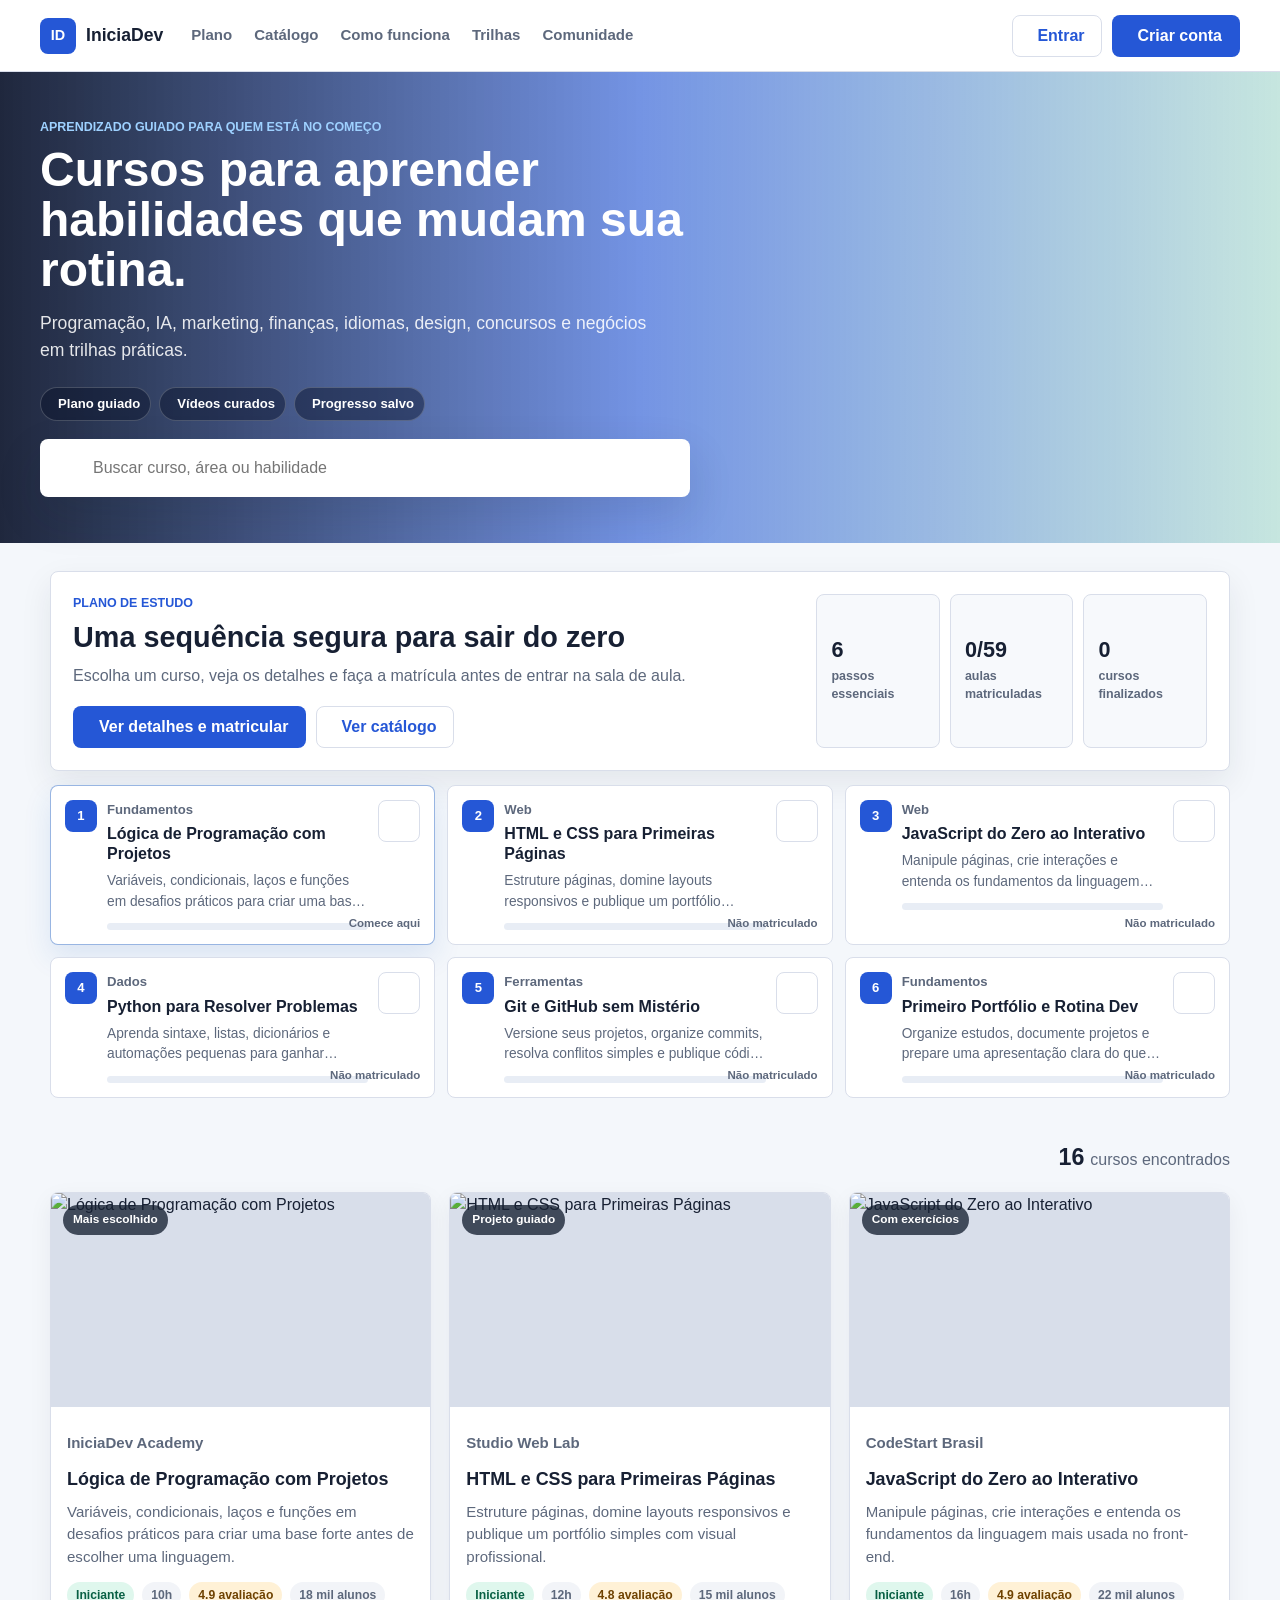
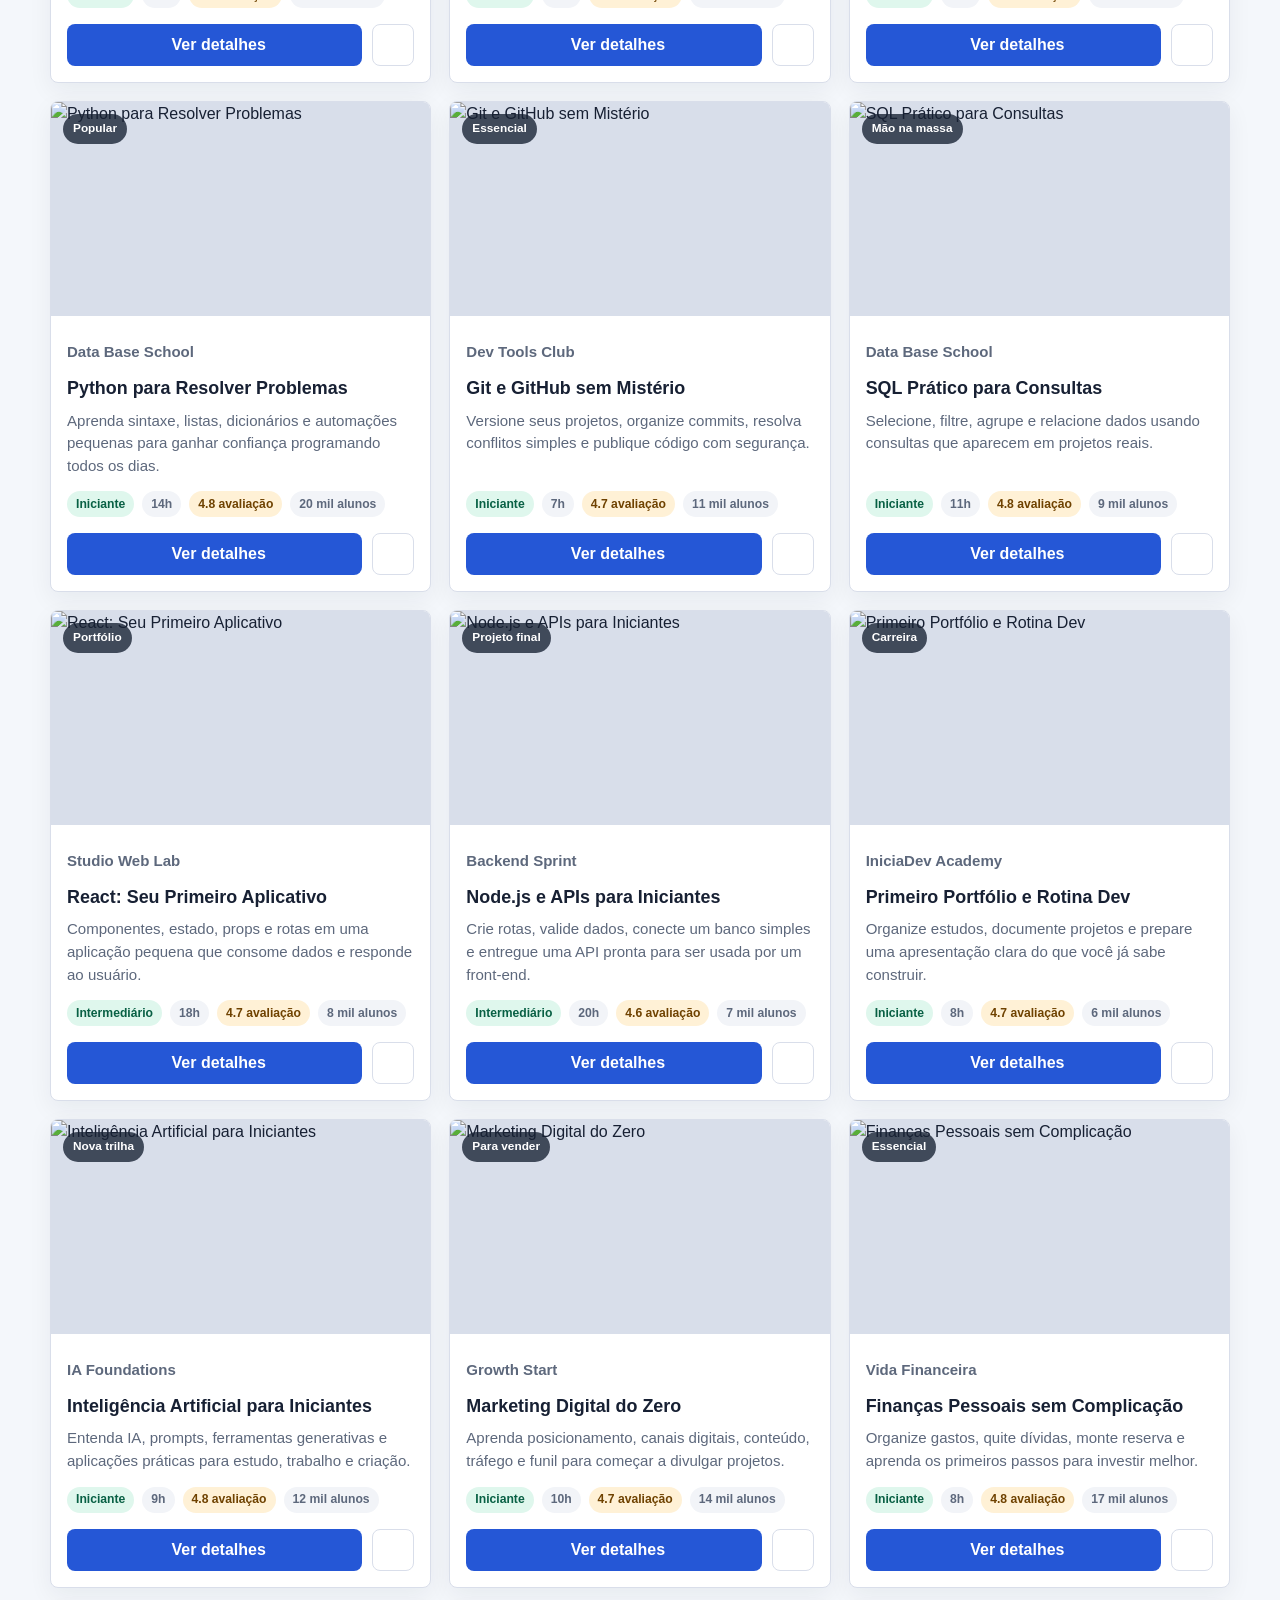
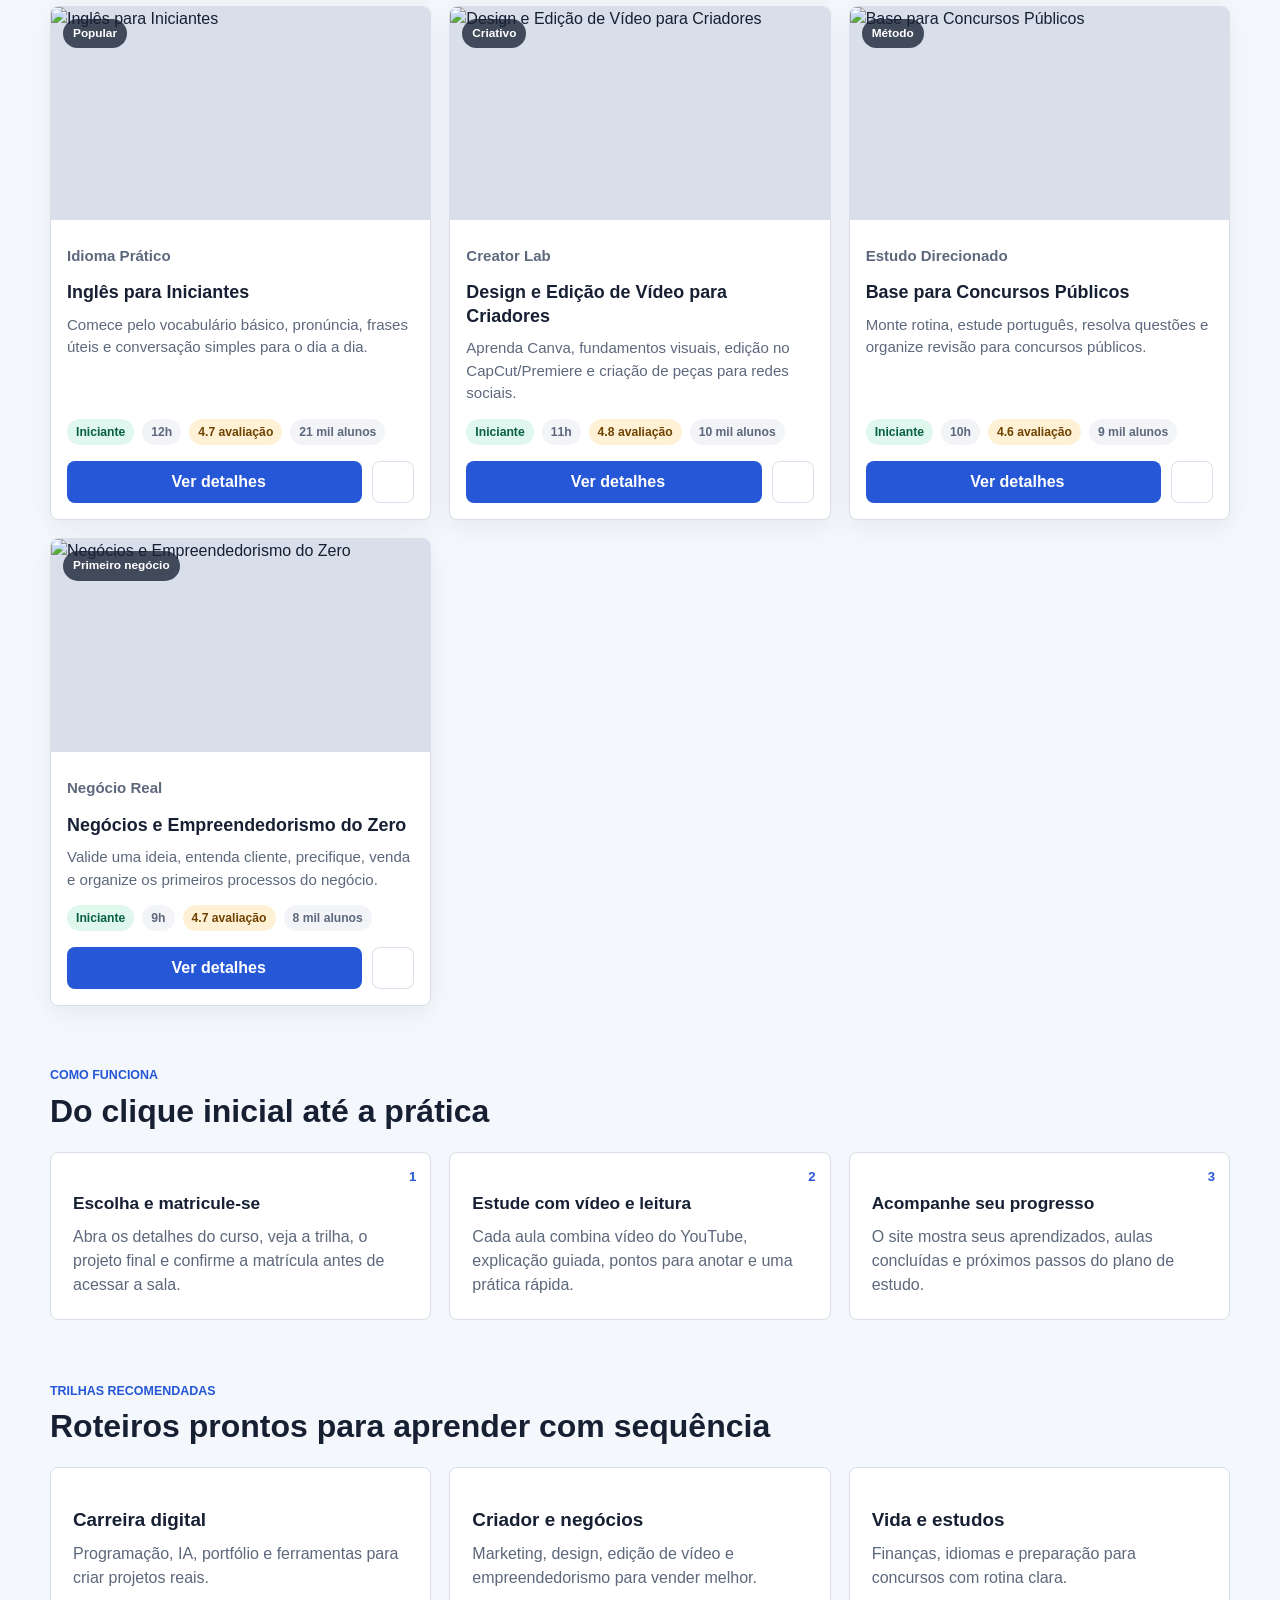
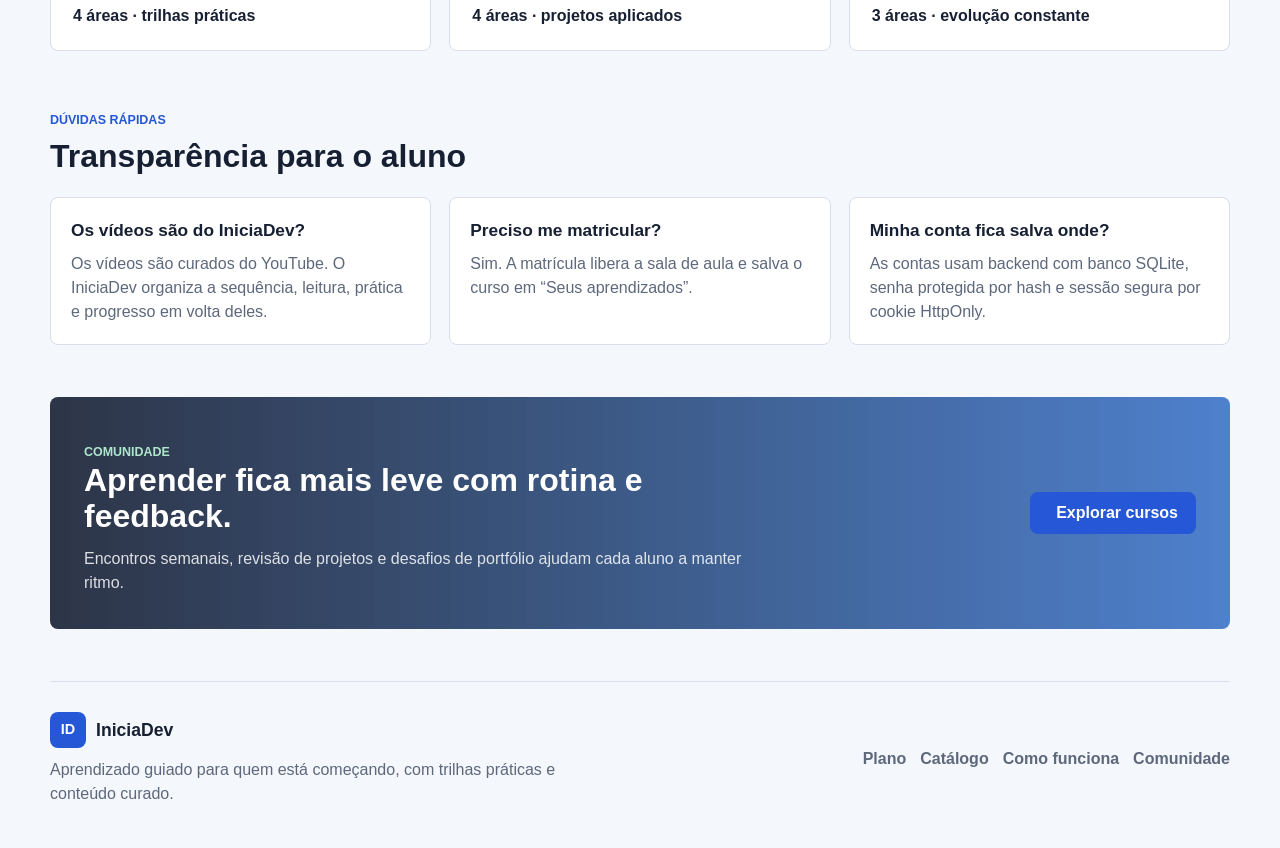
==== commit 27e44359: "Atualiza interface e funcionalidades" ====
--- a/index.html
+++ b/index.html
@@ -18,11 +18,11 @@
     <meta property="og:image" content="https://images.unsplash.com/photo-1519389950473-47ba0277781c?auto=format&fit=crop&w=1200&q=82" />
     <link rel="icon" href="data:," />
     <link rel="manifest" href="manifest.webmanifest" />
-    <link rel="stylesheet" href="styles.css?v=8" />
+    <link rel="stylesheet" href="styles.css?v=9" />
     <script src="https://unpkg.com/lucide@latest/dist/umd/lucide.min.js" defer></script>
-    <script src="course-data.js?v=8" defer></script>
-    <script src="api-client.js?v=8" defer></script>
-    <script src="script.js?v=8" defer></script>
+    <script src="course-data.js?v=9" defer></script>
+    <script src="api-client.js?v=9" defer></script>
+    <script src="script.js?v=9" defer></script>
   </head>
   <body>
     <a class="skip-link" href="#catalogo">Pular para os cursos</a>
@@ -46,8 +46,8 @@
           Entrar
         </button>
         <button class="primary-button" type="button" id="startAuthButton" data-auth-open="signup">
-          <i data-lucide="play-circle" aria-hidden="true"></i>
-          Começar
+          <i data-lucide="user-plus" aria-hidden="true"></i>
+          Criar conta
         </button>
         <div class="user-menu" id="userMenu" hidden>
           <button class="user-menu-trigger" type="button" id="userMenuButton" aria-haspopup="menu" aria-expanded="false">
@@ -366,6 +366,11 @@
               <i data-lucide="log-in" aria-hidden="true"></i>
               Entrar
             </button>
+
+            <div class="auth-switch">
+              <span id="authSwitchText">Ainda não tem conta?</span>
+              <button class="ghost-button" type="button" id="authSwitchButton">Criar conta</button>
+            </div>
           </form>
         </div>
       </article>
--- a/styles.css
+++ b/styles.css
@@ -1478,6 +1478,27 @@
   width: 100%;
 }
 
+.auth-switch {
+  display: grid;
+  grid-template-columns: minmax(0, 1fr) auto;
+  align-items: center;
+  gap: 10px;
+  margin-top: 2px;
+  padding: 10px;
+  color: var(--muted);
+  background: #f7f9fc;
+  border: 1px solid var(--line);
+  border-radius: 8px;
+  font-size: 0.9rem;
+  font-weight: 800;
+}
+
+.auth-switch .ghost-button {
+  min-height: 38px;
+  padding-inline: 14px;
+  white-space: nowrap;
+}
+
 .auth-submit.is-loading {
   opacity: 0.86;
   pointer-events: none;
@@ -1702,6 +1723,7 @@
 body.theme-dark .track-card,
 body.theme-dark .faq-grid article,
 body.theme-dark .auth-note,
+body.theme-dark .auth-switch,
 body.theme-dark .empty-state,
 body.theme-dark .course-modal,
 body.theme-dark .panel-modal,
@@ -1922,6 +1944,14 @@
     flex: 1 1 0;
   }
 
+  .auth-switch {
+    grid-template-columns: 1fr;
+  }
+
+  .auth-switch .ghost-button {
+    width: 100%;
+  }
+
   .user-menu {
     justify-content: space-between;
   }
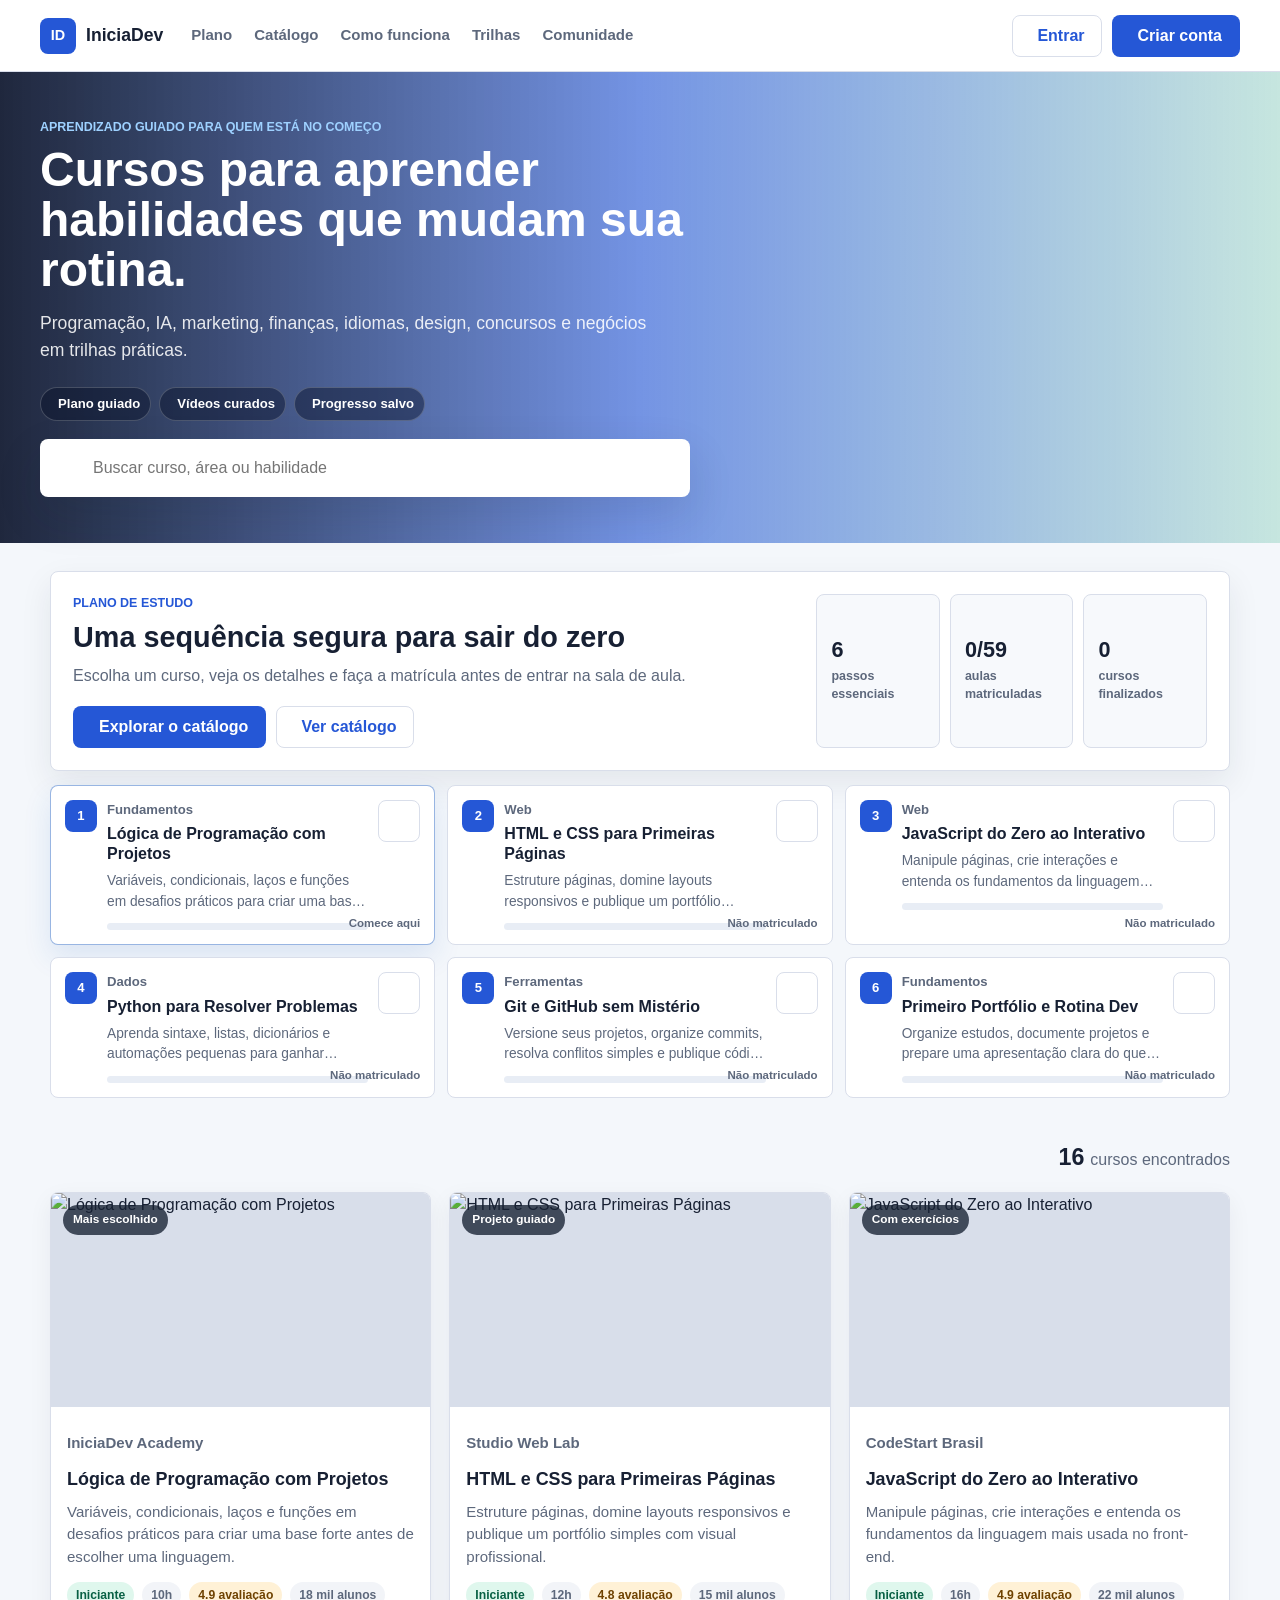
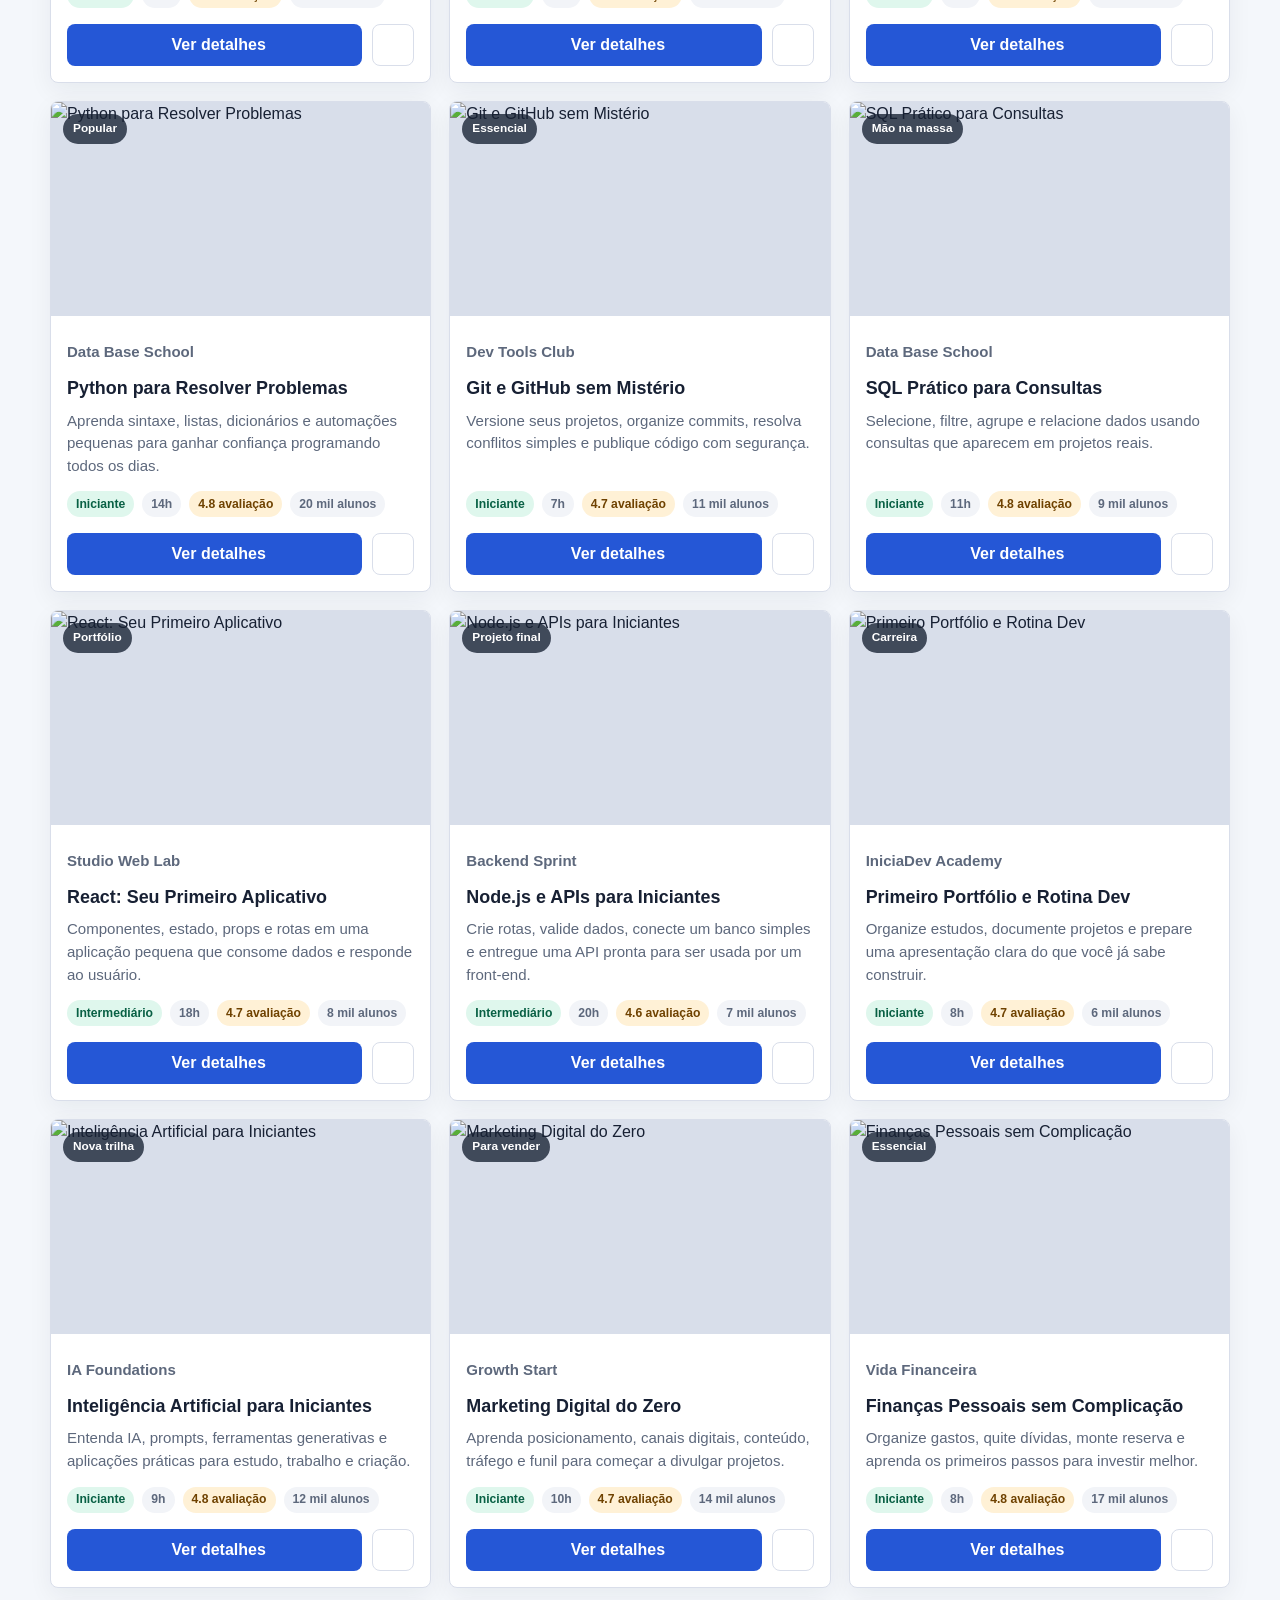
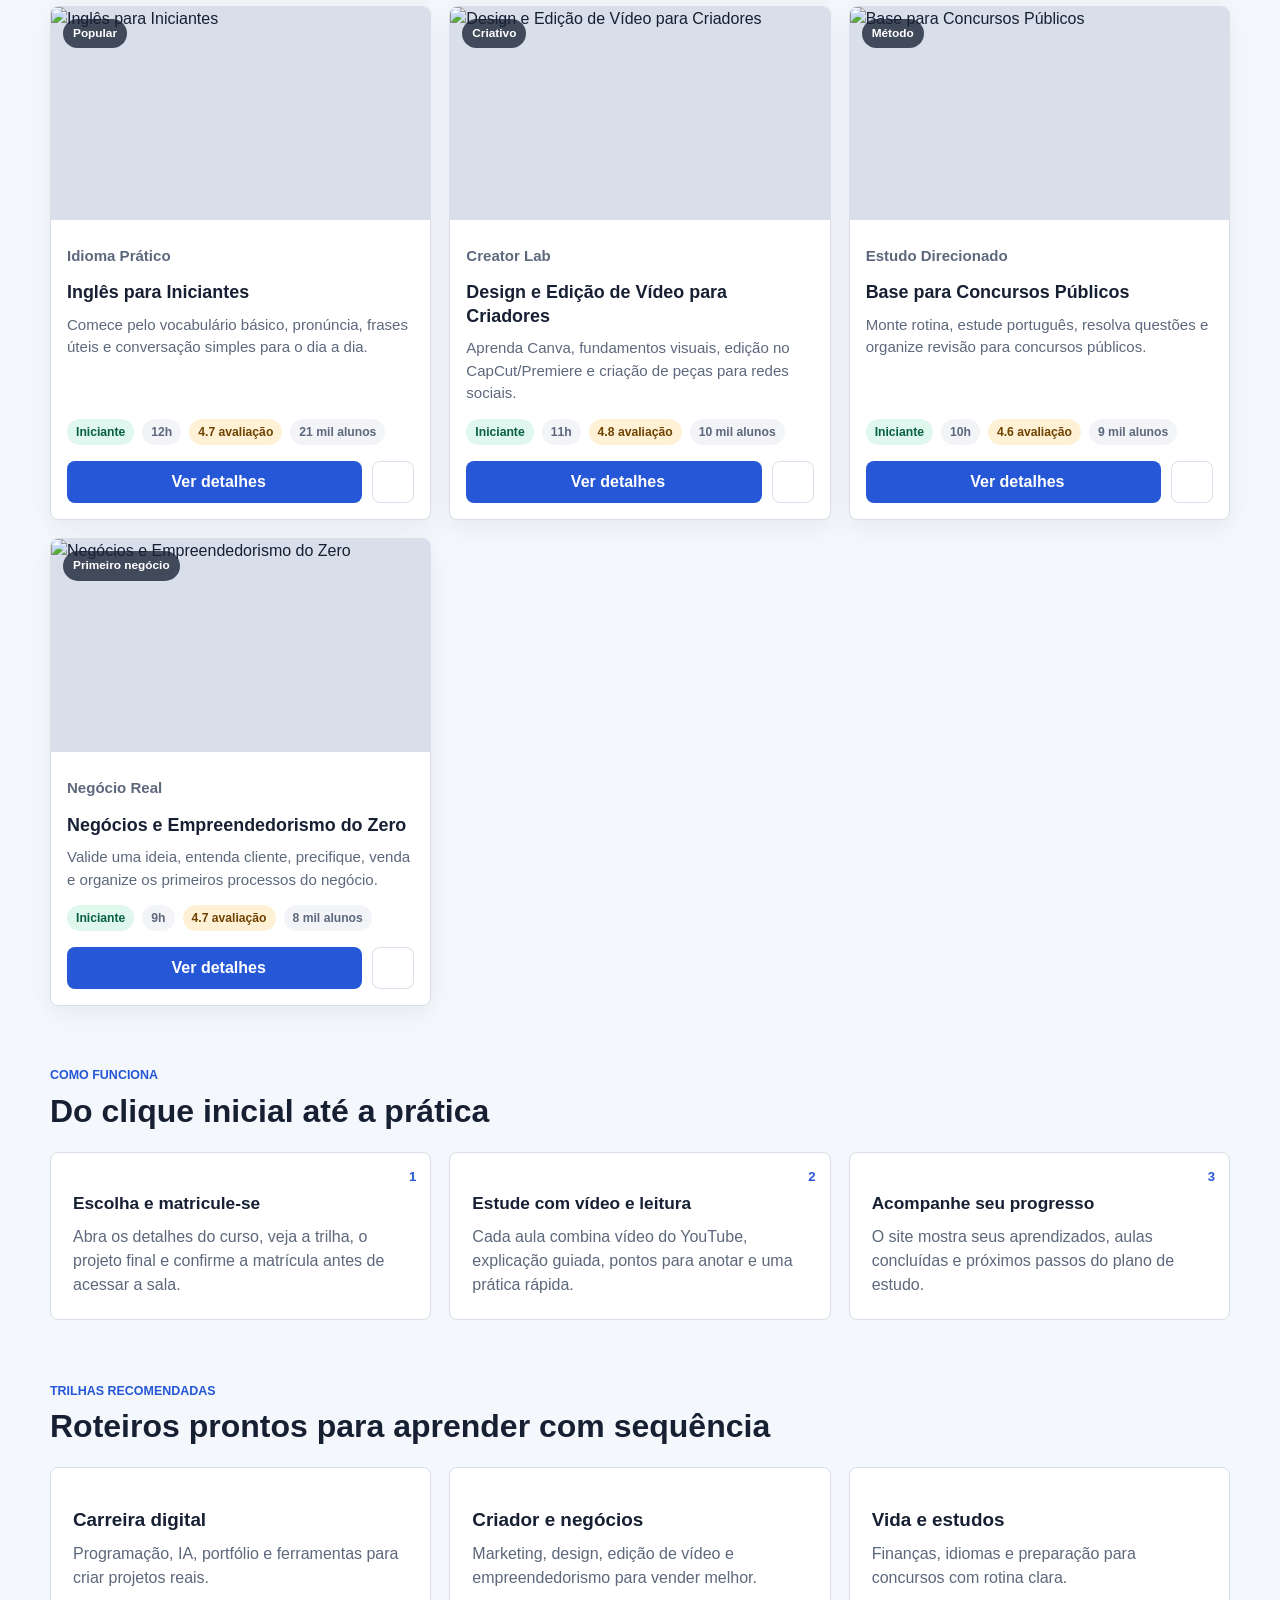
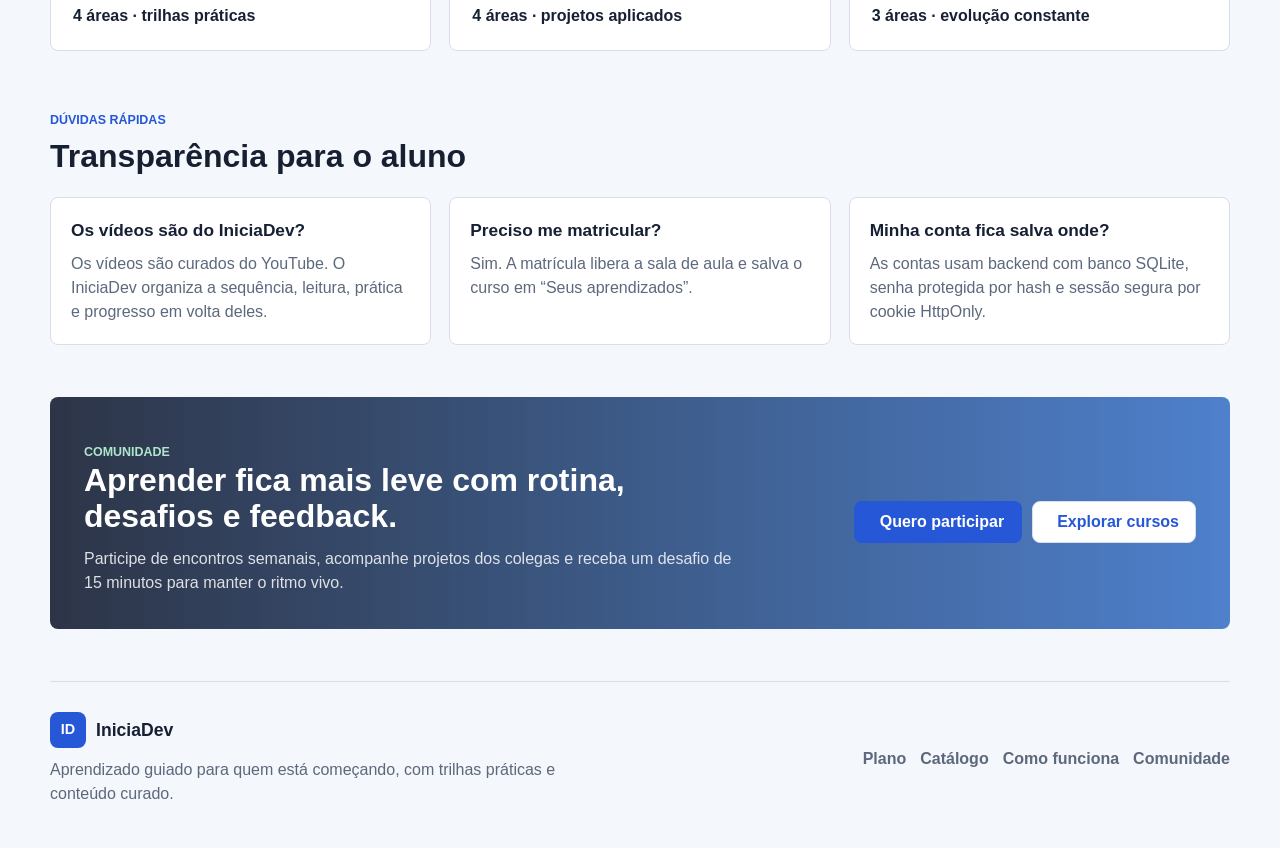
==== commit ac97890f: "Corrige catálogo vazio e melhora comunidade" ====
--- a/index.html
+++ b/index.html
@@ -18,11 +18,11 @@
     <meta property="og:image" content="https://images.unsplash.com/photo-1519389950473-47ba0277781c?auto=format&fit=crop&w=1200&q=82" />
     <link rel="icon" href="data:," />
     <link rel="manifest" href="manifest.webmanifest" />
-    <link rel="stylesheet" href="styles.css?v=9" />
+    <link rel="stylesheet" href="styles.css?v=11" />
     <script src="https://unpkg.com/lucide@latest/dist/umd/lucide.min.js" defer></script>
-    <script src="course-data.js?v=9" defer></script>
-    <script src="api-client.js?v=9" defer></script>
-    <script src="script.js?v=9" defer></script>
+    <script src="course-data.js?v=11" defer></script>
+    <script src="api-client.js?v=11" defer></script>
+    <script src="script.js?v=11" defer></script>
   </head>
   <body>
     <a class="skip-link" href="#catalogo">Pular para os cursos</a>
@@ -107,9 +107,9 @@
               Comece pela base, avance para projetos e mantenha uma rotina possível de terminar.
             </p>
             <div class="study-plan-actions">
-              <a class="primary-button" id="studyPlanPrimary" href="curso.html?id=logica-programacao" target="_blank" rel="noopener">
-                <i data-lucide="play-circle" aria-hidden="true"></i>
-                Começar pelo primeiro passo
+              <a class="primary-button" id="studyPlanPrimary" href="#catalogo">
+                <i data-lucide="search" aria-hidden="true"></i>
+                Explorar o catálogo
               </a>
               <a class="ghost-button" href="#catalogo">
                 <i data-lucide="search" aria-hidden="true"></i>
@@ -127,12 +127,72 @@
       <section class="catalog-section" id="catalogo" aria-label="Catálogo de cursos">
         <div class="catalog-count-row">
           <div class="catalog-meta" aria-live="polite">
-            <strong id="courseCount">0</strong>
+            <strong id="courseCount">9</strong>
             <span>cursos encontrados</span>
           </div>
         </div>
 
-        <div class="course-grid" id="courseGrid" aria-live="polite"></div>
+        <div class="course-grid" id="courseGrid" aria-live="polite">
+          <article class="course-card">
+            <div class="course-image">
+              <img src="https://images.unsplash.com/photo-1515879218367-8466d910aaa4?auto=format&amp;fit=crop&amp;w=900&amp;q=80" alt="Lógica de Programação com Projetos" loading="lazy" />
+              <span class="course-badge">Mais escolhido</span>
+            </div>
+            <div class="course-body">
+              <p class="provider">IniciaDev Academy</p>
+              <h3>Lógica de Programação com Projetos</h3>
+              <p>Uma base sólida para quem quer começar a pensar como programador com exercícios guiados.</p>
+            </div>
+            <div class="course-actions">
+              <a class="primary-button" href="curso.html?id=logica-programacao" target="_blank" rel="noopener">Ver detalhes</a>
+            </div>
+          </article>
+
+          <article class="course-card">
+            <div class="course-image">
+              <img src="https://images.unsplash.com/photo-1498050108023-c5249f4df085?auto=format&amp;fit=crop&amp;w=900&amp;q=80" alt="HTML e CSS para Primeiras Páginas" loading="lazy" />
+              <span class="course-badge">Projeto guiado</span>
+            </div>
+            <div class="course-body">
+              <p class="provider">Studio Web Lab</p>
+              <h3>HTML e CSS para Primeiras Páginas</h3>
+              <p>Aprenda a estruturar páginas, criar layouts e publicar um portfólio simples.</p>
+            </div>
+            <div class="course-actions">
+              <a class="primary-button" href="curso.html?id=html-css" target="_blank" rel="noopener">Ver detalhes</a>
+            </div>
+          </article>
+
+          <article class="course-card">
+            <div class="course-image">
+              <img src="https://images.unsplash.com/photo-1555066931-4365d14bab8c?auto=format&amp;fit=crop&amp;w=900&amp;q=80" alt="JavaScript do Zero ao Interativo" loading="lazy" />
+              <span class="course-badge">Com exercícios</span>
+            </div>
+            <div class="course-body">
+              <p class="provider">CodeStart Brasil</p>
+              <h3>JavaScript do Zero ao Interativo</h3>
+              <p>Domine interações, eventos e o básico da linguagem para deixar suas páginas vivas.</p>
+            </div>
+            <div class="course-actions">
+              <a class="primary-button" href="curso.html?id=javascript-zero" target="_blank" rel="noopener">Ver detalhes</a>
+            </div>
+          </article>
+
+          <article class="course-card">
+            <div class="course-image">
+              <img src="https://images.unsplash.com/photo-1526379095098-d400fd0bf935?auto=format&amp;fit=crop&amp;w=900&amp;q=80" alt="Python para Resolver Problemas" loading="lazy" />
+              <span class="course-badge">Popular</span>
+            </div>
+            <div class="course-body">
+              <p class="provider">Data Base School</p>
+              <h3>Python para Resolver Problemas</h3>
+              <p>Use Python para automatizar tarefas e ganhar confiança em pequenos projetos diários.</p>
+            </div>
+            <div class="course-actions">
+              <a class="primary-button" href="curso.html?id=python-iniciantes" target="_blank" rel="noopener">Ver detalhes</a>
+            </div>
+          </article>
+        </div>
       </section>
 
       <section class="how-section" id="como-funciona" aria-labelledby="how-title">
@@ -226,15 +286,21 @@
       <section class="community-section" id="comunidade" aria-labelledby="community-title">
         <div>
           <p class="eyebrow">Comunidade</p>
-          <h2 id="community-title">Aprender fica mais leve com rotina e feedback.</h2>
+          <h2 id="community-title">Aprender fica mais leve com rotina, desafios e feedback.</h2>
           <p>
-            Encontros semanais, revisão de projetos e desafios de portfólio ajudam cada aluno a manter ritmo.
+            Participe de encontros semanais, acompanhe projetos dos colegas e receba um desafio de 15 minutos para manter o ritmo vivo.
           </p>
         </div>
-        <a class="primary-button" href="#catalogo">
-          <i data-lucide="book-open-check" aria-hidden="true"></i>
-          Explorar cursos
-        </a>
+        <div class="study-plan-actions">
+          <a class="primary-button" href="mailto:contato@iniciadev.com?subject=Quero%20participar%20da%20comunidade%20do%20IniciaDev">
+            <i data-lucide="messages-square" aria-hidden="true"></i>
+            Quero participar
+          </a>
+          <a class="ghost-button" href="#catalogo">
+            <i data-lucide="book-open-check" aria-hidden="true"></i>
+            Explorar cursos
+          </a>
+        </div>
       </section>
     </main>
 
--- a/styles.css
+++ b/styles.css
@@ -1204,7 +1204,7 @@
   display: grid;
   grid-template-columns: minmax(260px, 0.85fr) minmax(320px, 1fr);
   width: min(820px, 100%);
-  max-height: min(680px, calc(100vh - 48px));
+  max-height: min(740px, calc(100vh - 48px));
   overflow: hidden;
   background: #fff;
   border-radius: 8px;
@@ -1372,8 +1372,10 @@
 }
 
 .auth-panel {
+  max-height: min(740px, calc(100vh - 48px));
+  padding: 34px;
   overflow-y: auto;
-  padding: 34px;
+  scrollbar-gutter: stable;
 }
 
 .auth-panel h2 {
@@ -1673,6 +1675,307 @@
 .toggle-row small {
   color: var(--muted);
   font-weight: 700;
+}
+
+.details-page {
+  background: #eef2f7;
+}
+
+.details-shell {
+  width: min(1240px, calc(100% - 48px));
+  margin: 0 auto;
+  padding: 28px 0 48px;
+}
+
+.details-hero {
+  display: grid;
+  grid-template-columns: minmax(280px, 0.85fr) minmax(0, 1.15fr);
+  overflow: hidden;
+  background: #fff;
+  border: 1px solid var(--line);
+  border-radius: 8px;
+  box-shadow: 0 18px 42px rgba(23, 32, 51, 0.12);
+}
+
+.details-hero-media {
+  min-height: 420px;
+  background: #172033 center / cover;
+}
+
+.details-hero-content {
+  display: grid;
+  align-content: center;
+  gap: 16px;
+  min-width: 0;
+  padding: 34px;
+}
+
+.details-hero-content h1 {
+  margin: 0;
+  font-size: 2.55rem;
+  line-height: 1.06;
+}
+
+.details-hero-content p:not(.eyebrow):not(.details-message) {
+  margin: 0;
+  color: var(--muted);
+  font-size: 1.03rem;
+}
+
+.details-badges,
+.details-actions {
+  display: flex;
+  flex-wrap: wrap;
+  gap: 10px;
+}
+
+.details-message {
+  min-height: 22px;
+  margin: 0;
+  color: var(--muted);
+  font-weight: 800;
+}
+
+.details-message.success {
+  color: var(--green);
+}
+
+.details-message.error {
+  color: var(--coral);
+}
+
+.details-layout {
+  display: grid;
+  grid-template-columns: minmax(0, 1fr) 320px;
+  gap: 20px;
+  margin-top: 20px;
+}
+
+.details-main,
+.details-sidebar {
+  display: grid;
+  gap: 18px;
+  min-width: 0;
+}
+
+.details-sidebar {
+  align-self: start;
+  position: sticky;
+  top: 92px;
+}
+
+.details-section,
+.details-card {
+  min-width: 0;
+  padding: 22px;
+  background: #fff;
+  border: 1px solid var(--line);
+  border-radius: 8px;
+}
+
+.compact-heading {
+  align-items: center;
+  margin-bottom: 16px;
+}
+
+.compact-heading h2 {
+  font-size: 1.55rem;
+}
+
+.details-count {
+  color: var(--muted);
+  font-size: 0.86rem;
+  font-weight: 900;
+  white-space: nowrap;
+}
+
+.outcome-grid {
+  display: grid;
+  grid-template-columns: repeat(2, minmax(0, 1fr));
+  gap: 12px;
+}
+
+.outcome-card {
+  min-width: 0;
+  padding: 16px;
+  background: #f7f9fc;
+  border: 1px solid var(--line);
+  border-radius: 8px;
+}
+
+.outcome-card span {
+  display: grid;
+  place-items: center;
+  width: 32px;
+  height: 32px;
+  color: #fff;
+  background: var(--blue);
+  border-radius: 8px;
+  font-weight: 900;
+}
+
+.outcome-card h3 {
+  margin: 14px 0 6px;
+  font-size: 1rem;
+}
+
+.outcome-card p,
+.details-card p {
+  margin: 0;
+  color: var(--muted);
+}
+
+.details-video {
+  display: grid;
+  grid-template-columns: minmax(0, 1.1fr) minmax(240px, 0.9fr);
+  overflow: hidden;
+  background: #111827;
+  border-radius: 8px;
+}
+
+.details-video-copy {
+  display: grid;
+  align-content: center;
+  gap: 12px;
+  padding: 20px;
+  color: #fff;
+  background: linear-gradient(135deg, #111827, #1f2937);
+}
+
+.details-video-copy h3 {
+  margin: 0;
+  font-size: 1.35rem;
+}
+
+.details-video-copy p,
+.details-video-copy small {
+  margin: 0;
+  color: rgba(255, 255, 255, 0.82);
+}
+
+.details-modules {
+  display: grid;
+  gap: 12px;
+}
+
+.details-module {
+  overflow: hidden;
+  border: 1px solid var(--line);
+  border-radius: 8px;
+}
+
+.details-module header {
+  display: flex;
+  align-items: center;
+  justify-content: space-between;
+  gap: 14px;
+  padding: 13px 14px;
+  color: var(--ink);
+  background: #f7f9fc;
+  border-bottom: 1px solid var(--line);
+  font-weight: 900;
+}
+
+.details-module header span {
+  color: var(--blue);
+  text-transform: uppercase;
+  font-size: 0.8rem;
+}
+
+.details-module ol {
+  display: grid;
+  gap: 0;
+  margin: 0;
+  padding: 0;
+  list-style: none;
+}
+
+.details-module li {
+  display: grid;
+  grid-template-columns: 30px minmax(0, 1fr) 22px;
+  gap: 10px;
+  align-items: center;
+  padding: 12px 14px;
+  border-bottom: 1px solid var(--line);
+}
+
+.details-module li:last-child {
+  border-bottom: 0;
+}
+
+.details-module strong,
+.details-module small {
+  display: block;
+  min-width: 0;
+}
+
+.details-module small {
+  margin-top: 3px;
+  color: var(--muted);
+  font-size: 0.84rem;
+  font-weight: 700;
+}
+
+.details-module svg {
+  color: var(--green);
+  width: 20px;
+  height: 20px;
+}
+
+.details-project {
+  margin: 0;
+}
+
+.details-stat-list {
+  display: grid;
+  grid-template-columns: repeat(2, minmax(0, 1fr));
+  gap: 10px;
+}
+
+.details-stat-list div {
+  min-width: 0;
+  padding: 12px;
+  background: #f7f9fc;
+  border: 1px solid var(--line);
+  border-radius: 8px;
+}
+
+.details-stat-list strong,
+.details-stat-list span {
+  display: block;
+}
+
+.details-stat-list strong {
+  color: var(--ink);
+  font-size: 1.22rem;
+}
+
+.details-stat-list span {
+  color: var(--muted);
+  font-size: 0.78rem;
+  font-weight: 900;
+}
+
+.details-checklist {
+  display: grid;
+  gap: 10px;
+  margin: 0;
+  padding: 0;
+  list-style: none;
+}
+
+.details-checklist li {
+  display: grid;
+  grid-template-columns: 20px 1fr;
+  gap: 8px;
+  color: var(--muted);
+  font-weight: 800;
+}
+
+.details-checklist svg {
+  width: 19px;
+  height: 19px;
+  color: var(--green);
 }
 
 body.theme-dark {
@@ -1724,6 +2027,9 @@
 body.theme-dark .faq-grid article,
 body.theme-dark .auth-note,
 body.theme-dark .auth-switch,
+body.theme-dark .details-hero,
+body.theme-dark .details-section,
+body.theme-dark .details-card,
 body.theme-dark .empty-state,
 body.theme-dark .course-modal,
 body.theme-dark .panel-modal,
@@ -1764,7 +2070,10 @@
 body.theme-dark .field-group select,
 body.theme-dark .select-group select,
 body.theme-dark .auth-tabs,
-body.theme-dark .lesson-list li {
+body.theme-dark .lesson-list li,
+body.theme-dark .outcome-card,
+body.theme-dark .details-module header,
+body.theme-dark .details-stat-list div {
   background: #0f172a;
   border-color: var(--line);
   color: var(--ink);
@@ -1776,7 +2085,8 @@
 body.theme-dark .pill,
 body.theme-dark .progress-track,
 body.theme-dark .path-progress,
-body.theme-dark .reading-heading span {
+body.theme-dark .reading-heading span,
+body.theme-dark .details-module {
   background: #1e293b;
 }
 
@@ -1927,6 +2237,20 @@
   .study-path {
     grid-template-columns: repeat(2, minmax(0, 1fr));
   }
+
+  .details-shell {
+    width: min(100% - 32px, 1240px);
+  }
+
+  .details-hero,
+  .details-layout,
+  .details-video {
+    grid-template-columns: 1fr;
+  }
+
+  .details-sidebar {
+    position: static;
+  }
 }
 
 @media (max-width: 720px) {
@@ -2033,6 +2357,30 @@
 
   .learning-preview {
     grid-template-columns: 1fr;
+  }
+
+  .details-hero-content,
+  .details-section,
+  .details-card {
+    padding: 18px;
+  }
+
+  .details-hero-content h1 {
+    font-size: 1.9rem;
+  }
+
+  .details-hero-media {
+    min-height: 240px;
+  }
+
+  .outcome-grid,
+  .details-stat-list {
+    grid-template-columns: 1fr;
+  }
+
+  .compact-heading {
+    align-items: flex-start;
+    flex-direction: column;
   }
 
   .auth-panel {
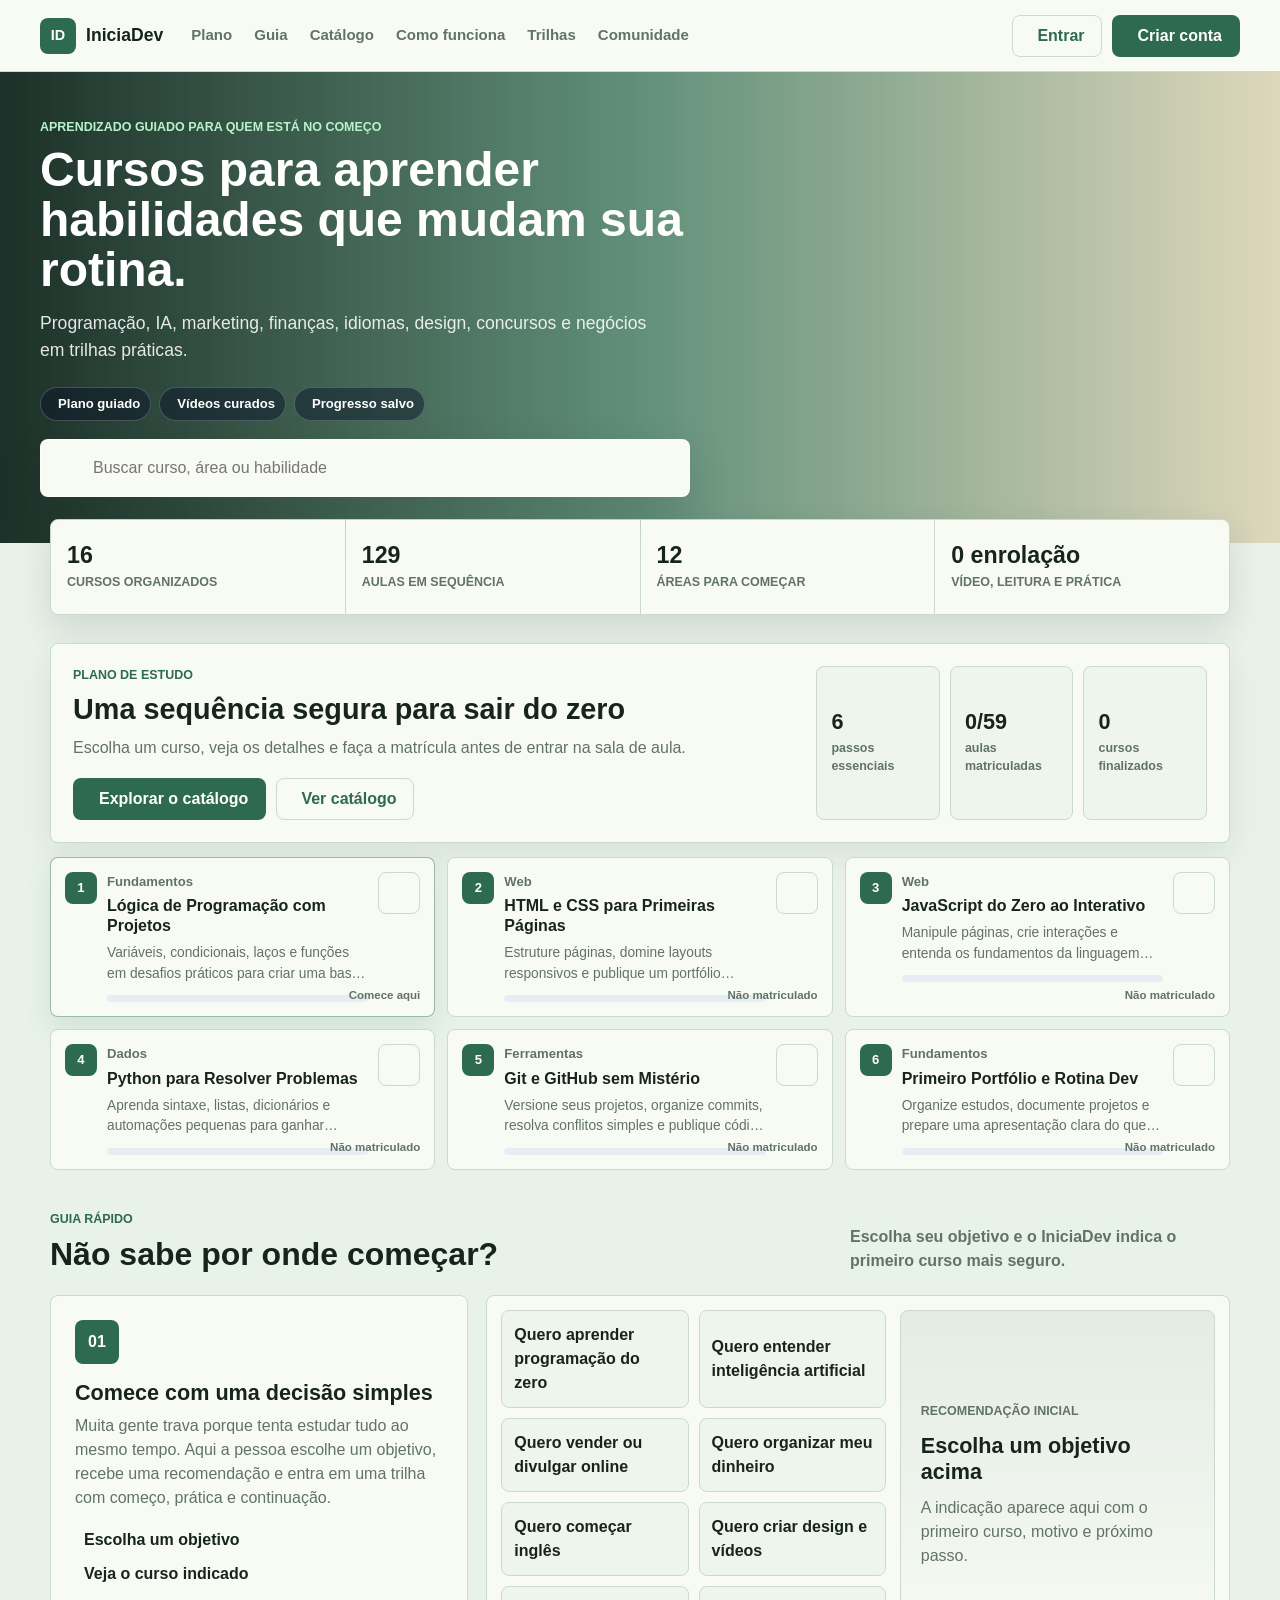
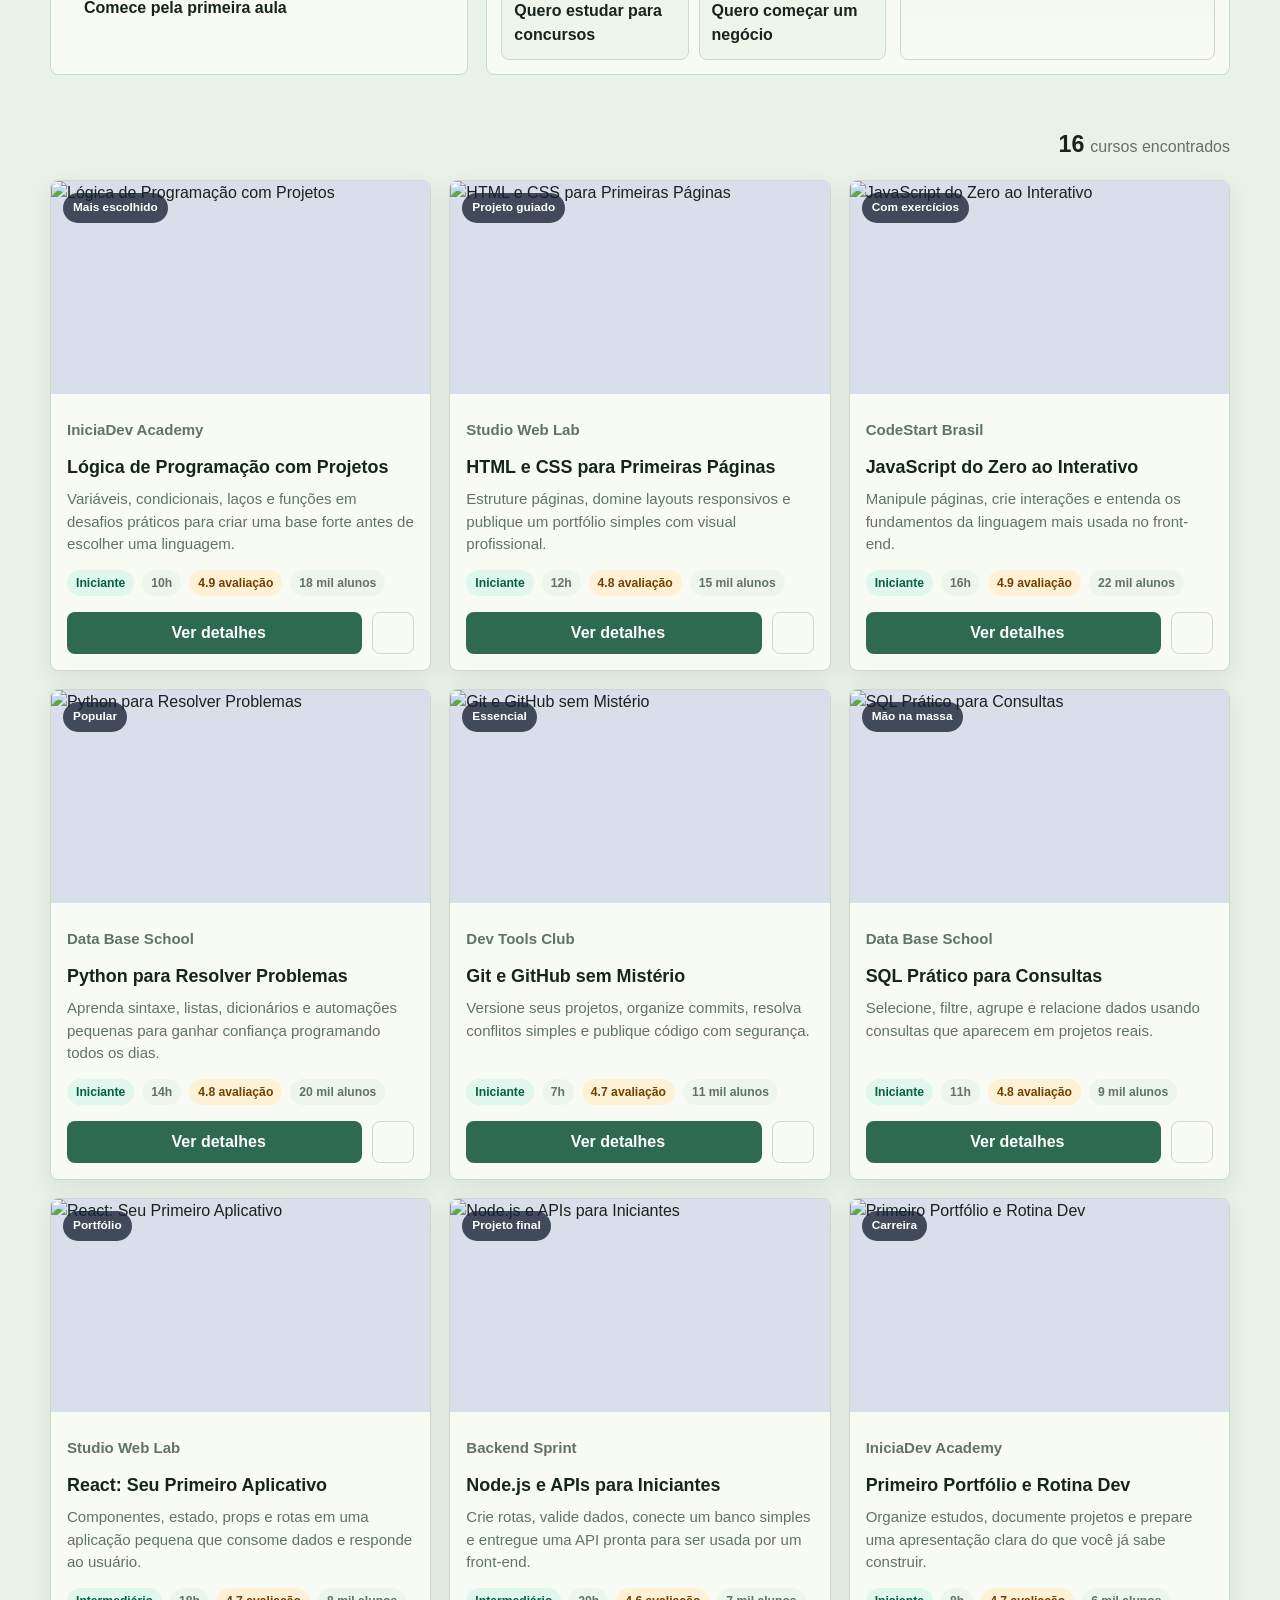
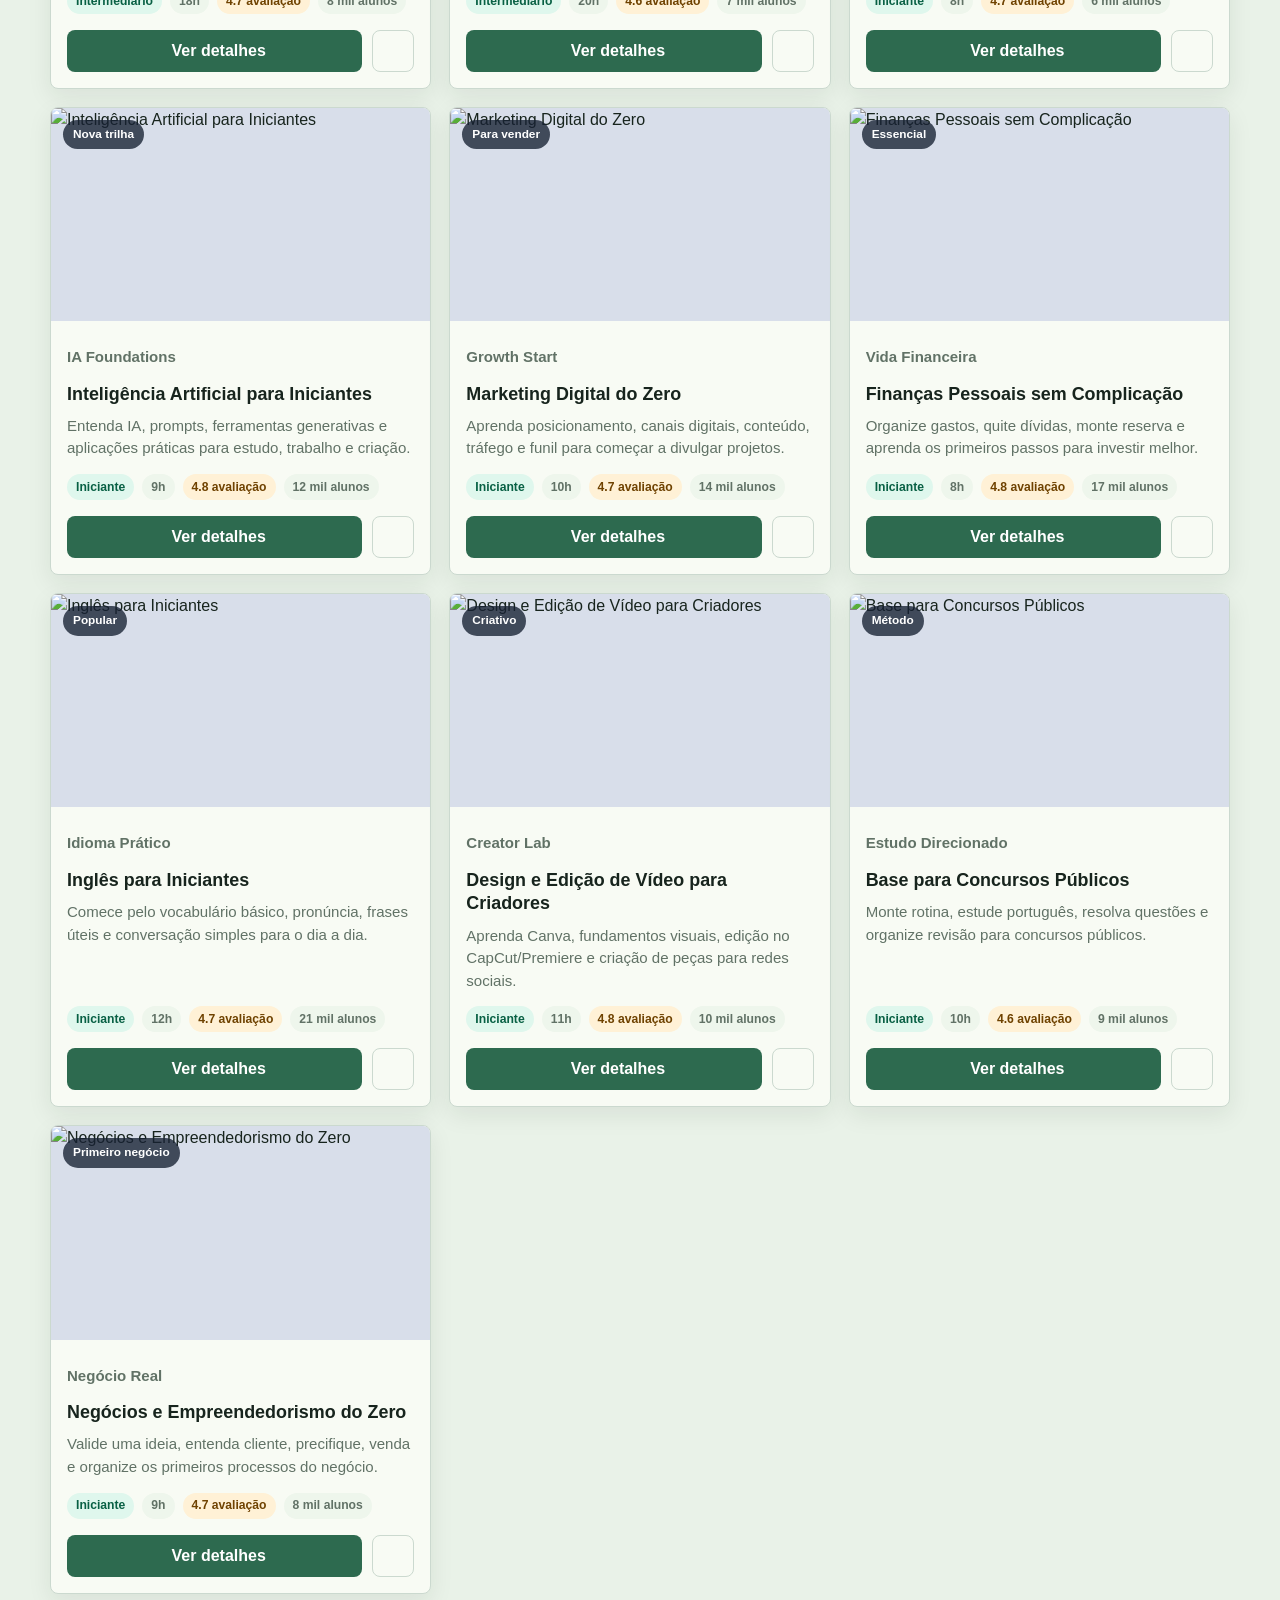
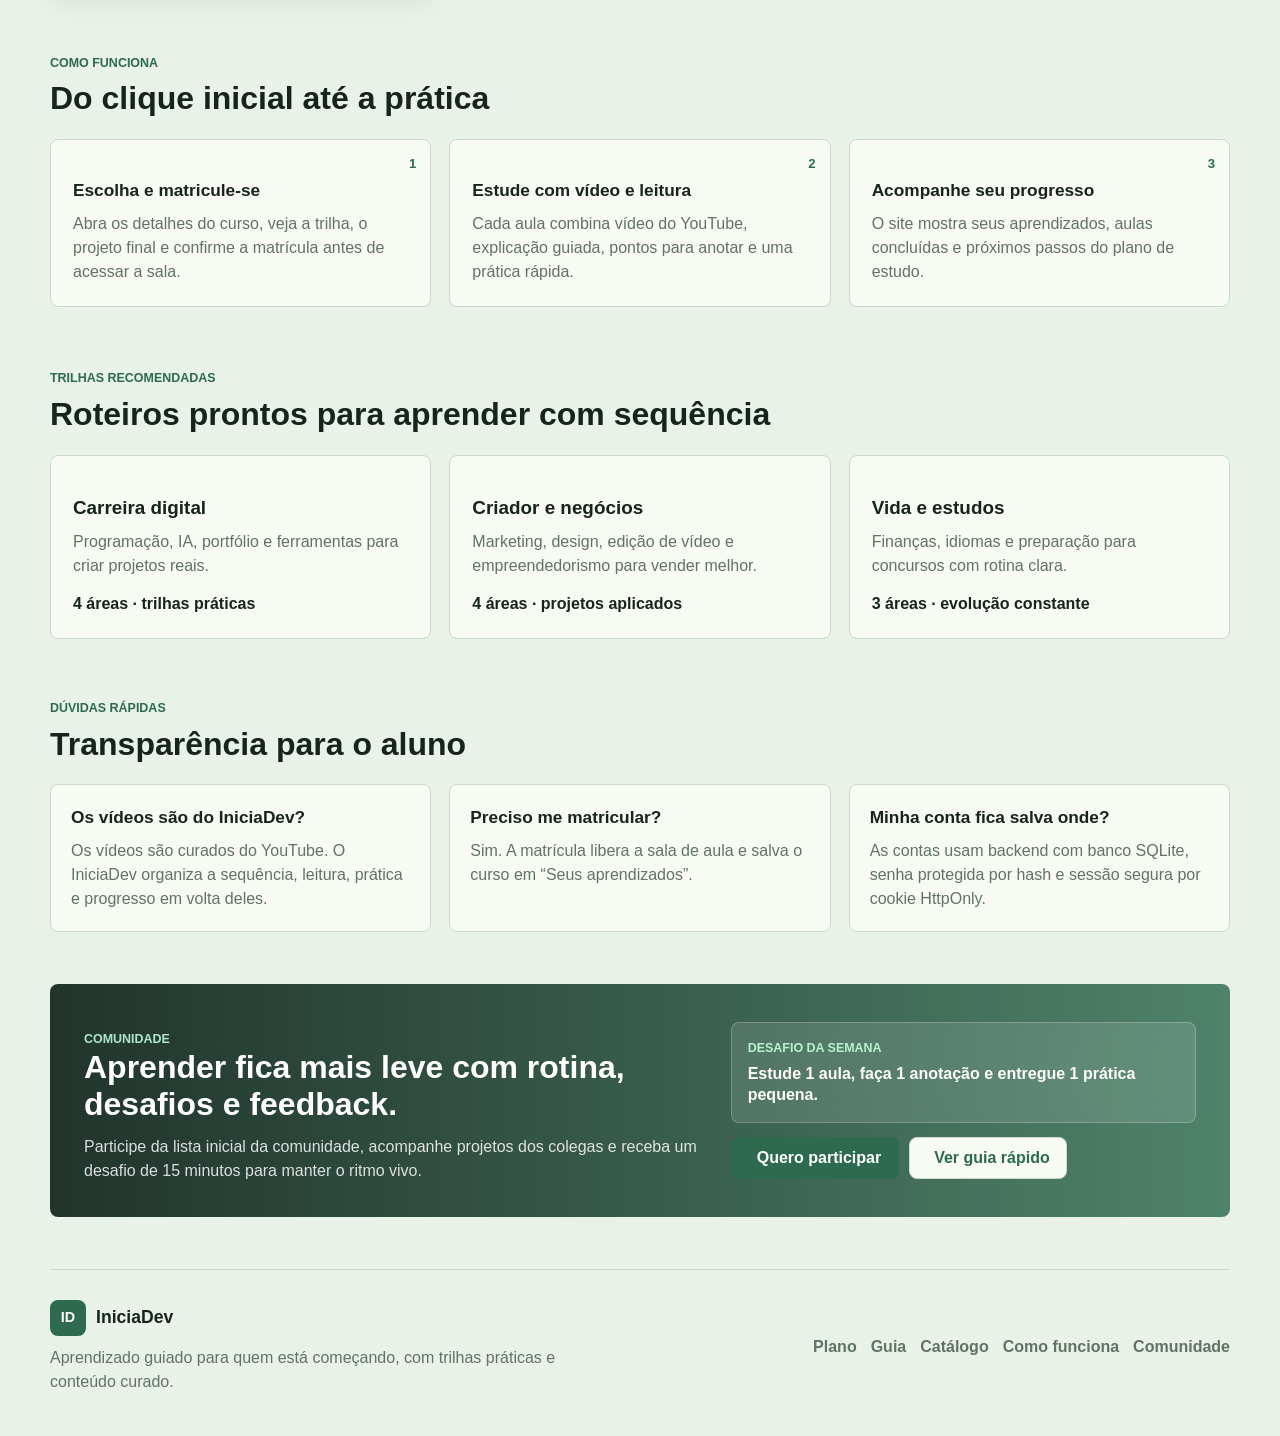
==== commit 853355ff: "Atualizar projeto com melhorias e mudanças nos arquivos" ====
--- a/index.html
+++ b/index.html
@@ -8,7 +8,7 @@
       name="description"
       content="Cursos gratuitos e guiados para começar em programação, IA, marketing, finanças, idiomas, design, concursos e negócios com trilhas, vídeos e prática."
     />
-    <meta name="theme-color" content="#2557d6" />
+    <meta name="theme-color" content="#2d6a4f" />
     <meta property="og:title" content="IniciaDev | Cursos para Começar uma Nova Habilidade" />
     <meta
       property="og:description"
@@ -18,11 +18,11 @@
     <meta property="og:image" content="https://images.unsplash.com/photo-1519389950473-47ba0277781c?auto=format&fit=crop&w=1200&q=82" />
     <link rel="icon" href="data:," />
     <link rel="manifest" href="manifest.webmanifest" />
-    <link rel="stylesheet" href="styles.css?v=11" />
+    <link rel="stylesheet" href="styles.css?v=18" />
     <script src="https://unpkg.com/lucide@latest/dist/umd/lucide.min.js" defer></script>
-    <script src="course-data.js?v=11" defer></script>
-    <script src="api-client.js?v=11" defer></script>
-    <script src="script.js?v=11" defer></script>
+    <script src="course-data.js?v=18" defer></script>
+    <script src="api-client.js?v=18" defer></script>
+    <script src="script.js?v=18" defer></script>
   </head>
   <body>
     <a class="skip-link" href="#catalogo">Pular para os cursos</a>
@@ -34,6 +34,7 @@
 
       <nav class="main-nav" aria-label="Navegação principal">
         <a href="#plano">Plano</a>
+        <a href="#guia">Guia</a>
         <a href="#catalogo">Catálogo</a>
         <a href="#como-funciona">Como funciona</a>
         <a href="#trilhas">Trilhas</a>
@@ -98,6 +99,25 @@
         </div>
       </section>
 
+      <section class="launch-proof-strip" aria-label="Resumo do IniciaDev">
+        <div>
+          <strong id="launchCourseTotal">16</strong>
+          <span>cursos organizados</span>
+        </div>
+        <div>
+          <strong id="launchLessonTotal">129</strong>
+          <span>aulas em sequência</span>
+        </div>
+        <div>
+          <strong id="launchAreaTotal">12</strong>
+          <span>áreas para começar</span>
+        </div>
+        <div>
+          <strong>0 enrolação</strong>
+          <span>vídeo, leitura e prática</span>
+        </div>
+      </section>
+
       <section class="study-plan-section" id="plano" aria-labelledby="studyPlanTitle">
         <div class="study-plan-panel">
           <div class="study-plan-copy">
@@ -124,6 +144,51 @@
         <div class="study-path" id="studyPath" aria-label="Sequência recomendada"></div>
       </section>
 
+      <section class="guide-section" id="guia" aria-labelledby="guideTitle">
+        <div class="section-heading">
+          <div>
+            <p class="eyebrow">Guia rápido</p>
+            <h2 id="guideTitle">Não sabe por onde começar?</h2>
+          </div>
+          <p class="section-note">Escolha seu objetivo e o IniciaDev indica o primeiro curso mais seguro.</p>
+        </div>
+
+        <div class="guide-panel">
+          <div class="guide-copy">
+            <span class="guide-step">01</span>
+            <h3>Comece com uma decisão simples</h3>
+            <p>
+              Muita gente trava porque tenta estudar tudo ao mesmo tempo. Aqui a pessoa escolhe um objetivo,
+              recebe uma recomendação e entra em uma trilha com começo, prática e continuação.
+            </p>
+            <div class="guide-mini-list" aria-label="Como usar o guia">
+              <span><i data-lucide="mouse-pointer-click" aria-hidden="true"></i> Escolha um objetivo</span>
+              <span><i data-lucide="book-open-check" aria-hidden="true"></i> Veja o curso indicado</span>
+              <span><i data-lucide="play-circle" aria-hidden="true"></i> Comece pela primeira aula</span>
+            </div>
+          </div>
+
+          <div class="guide-workspace">
+            <div class="guide-options" id="guideOptions" aria-label="Objetivos de estudo">
+              <button type="button" data-guide-course="logica-programacao">Quero aprender programação do zero</button>
+              <button type="button" data-guide-course="ia-fundamentos">Quero entender inteligência artificial</button>
+              <button type="button" data-guide-course="marketing-digital-zero">Quero vender ou divulgar online</button>
+              <button type="button" data-guide-course="financas-pessoais">Quero organizar meu dinheiro</button>
+              <button type="button" data-guide-course="ingles-iniciantes">Quero começar inglês</button>
+              <button type="button" data-guide-course="design-edicao-video">Quero criar design e vídeos</button>
+              <button type="button" data-guide-course="concursos-base">Quero estudar para concursos</button>
+              <button type="button" data-guide-course="empreendedorismo-zero">Quero começar um negócio</button>
+            </div>
+
+            <article class="guide-result" id="guideResult" aria-live="polite">
+              <p class="eyebrow">Recomendação inicial</p>
+              <h3>Escolha um objetivo acima</h3>
+              <p>A indicação aparece aqui com o primeiro curso, motivo e próximo passo.</p>
+            </article>
+          </div>
+        </div>
+      </section>
+
       <section class="catalog-section" id="catalogo" aria-label="Catálogo de cursos">
         <div class="catalog-count-row">
           <div class="catalog-meta" aria-live="polite">
@@ -144,7 +209,7 @@
               <p>Uma base sólida para quem quer começar a pensar como programador com exercícios guiados.</p>
             </div>
             <div class="course-actions">
-              <a class="primary-button" href="curso.html?id=logica-programacao" target="_blank" rel="noopener">Ver detalhes</a>
+              <a class="primary-button" href="detalhes.html?id=logica-programacao" target="_blank" rel="noopener">Ver detalhes</a>
             </div>
           </article>
 
@@ -159,7 +224,7 @@
               <p>Aprenda a estruturar páginas, criar layouts e publicar um portfólio simples.</p>
             </div>
             <div class="course-actions">
-              <a class="primary-button" href="curso.html?id=html-css" target="_blank" rel="noopener">Ver detalhes</a>
+              <a class="primary-button" href="detalhes.html?id=html-css" target="_blank" rel="noopener">Ver detalhes</a>
             </div>
           </article>
 
@@ -174,7 +239,7 @@
               <p>Domine interações, eventos e o básico da linguagem para deixar suas páginas vivas.</p>
             </div>
             <div class="course-actions">
-              <a class="primary-button" href="curso.html?id=javascript-zero" target="_blank" rel="noopener">Ver detalhes</a>
+              <a class="primary-button" href="detalhes.html?id=javascript-zero" target="_blank" rel="noopener">Ver detalhes</a>
             </div>
           </article>
 
@@ -189,7 +254,7 @@
               <p>Use Python para automatizar tarefas e ganhar confiança em pequenos projetos diários.</p>
             </div>
             <div class="course-actions">
-              <a class="primary-button" href="curso.html?id=python-iniciantes" target="_blank" rel="noopener">Ver detalhes</a>
+              <a class="primary-button" href="detalhes.html?id=python-iniciantes" target="_blank" rel="noopener">Ver detalhes</a>
             </div>
           </article>
         </div>
@@ -288,18 +353,24 @@
           <p class="eyebrow">Comunidade</p>
           <h2 id="community-title">Aprender fica mais leve com rotina, desafios e feedback.</h2>
           <p>
-            Participe de encontros semanais, acompanhe projetos dos colegas e receba um desafio de 15 minutos para manter o ritmo vivo.
+            Participe da lista inicial da comunidade, acompanhe projetos dos colegas e receba um desafio de 15 minutos para manter o ritmo vivo.
           </p>
         </div>
-        <div class="study-plan-actions">
-          <a class="primary-button" href="mailto:contato@iniciadev.com?subject=Quero%20participar%20da%20comunidade%20do%20IniciaDev">
-            <i data-lucide="messages-square" aria-hidden="true"></i>
-            Quero participar
-          </a>
-          <a class="ghost-button" href="#catalogo">
-            <i data-lucide="book-open-check" aria-hidden="true"></i>
-            Explorar cursos
-          </a>
+        <div class="community-side">
+          <div class="community-challenge">
+            <span>Desafio da semana</span>
+            <strong>Estude 1 aula, faça 1 anotação e entregue 1 prática pequena.</strong>
+          </div>
+          <div class="study-plan-actions">
+            <a class="primary-button" href="mailto:contato@iniciadev.com?subject=Quero%20participar%20da%20comunidade%20do%20IniciaDev">
+              <i data-lucide="messages-square" aria-hidden="true"></i>
+              Quero participar
+            </a>
+            <a class="ghost-button" href="#guia">
+              <i data-lucide="route" aria-hidden="true"></i>
+              Ver guia rápido
+            </a>
+          </div>
         </div>
       </section>
     </main>
@@ -314,6 +385,7 @@
       </div>
       <nav aria-label="Links do rodapé">
         <a href="#plano">Plano</a>
+        <a href="#guia">Guia</a>
         <a href="#catalogo">Catálogo</a>
         <a href="#como-funciona">Como funciona</a>
         <a href="#comunidade">Comunidade</a>
--- a/styles.css
+++ b/styles.css
@@ -1,15 +1,17 @@
 :root {
-  --blue: #2557d6;
-  --blue-dark: #1d3f9f;
-  --ink: #172033;
-  --muted: #5d687c;
-  --line: #d9deea;
-  --surface: #ffffff;
-  --soft: #f4f7fb;
-  --green: #0f9f6e;
-  --amber: #c56b12;
-  --coral: #d9503f;
-  --shadow: 0 18px 45px rgba(23, 32, 51, 0.14);
+  --blue: #2d6a4f;
+  --blue-dark: #1b4332;
+  --ink: #17241d;
+  --muted: #617266;
+  --line: #cbd9cf;
+  --surface: #f8fbf4;
+  --soft: #e9f2e8;
+  --green: #40916c;
+  --amber: #b7791f;
+  --coral: #c75b45;
+  --hover-soft: #dff0e6;
+  --panel-soft: #eef6ec;
+  --shadow: 0 18px 45px rgba(23, 36, 29, 0.14);
 }
 
 * {
@@ -93,7 +95,7 @@
   gap: 28px;
   min-height: 72px;
   padding: 0 40px;
-  background: rgba(255, 255, 255, 0.96);
+  background: rgba(248, 251, 244, 0.96);
   border-bottom: 1px solid var(--line);
   backdrop-filter: blur(16px);
 }
@@ -158,7 +160,7 @@
   min-height: 42px;
   padding: 4px 10px 4px 6px;
   color: var(--ink);
-  background: #fff;
+  background: var(--surface);
   border: 1px solid var(--line);
   border-radius: 8px;
   font-weight: 800;
@@ -168,7 +170,7 @@
 .user-menu-trigger:focus-visible,
 .user-menu.open .user-menu-trigger {
   border-color: var(--blue);
-  background: #eef4ff;
+  background: var(--hover-soft);
 }
 
 .user-avatar {
@@ -201,7 +203,7 @@
   gap: 4px;
   width: 230px;
   padding: 8px;
-  background: #fff;
+  background: var(--surface);
   border: 1px solid var(--line);
   border-radius: 8px;
   box-shadow: var(--shadow);
@@ -225,7 +227,7 @@
 .account-dropdown button:hover,
 .account-dropdown button:focus-visible {
   color: var(--blue);
-  background: #eef4ff;
+  background: var(--hover-soft);
 }
 
 .account-dropdown svg,
@@ -257,28 +259,28 @@
 .primary-button:hover,
 .primary-button:focus-visible {
   background: var(--blue-dark);
-  box-shadow: 0 10px 22px rgba(31, 95, 191, 0.24);
+  box-shadow: 0 10px 22px rgba(45, 106, 79, 0.24);
   transform: translateY(-1px);
 }
 
 .ghost-button {
   padding: 0 16px;
   color: var(--blue);
-  background: #fff;
+  background: var(--surface);
   border: 1px solid var(--line);
 }
 
 .ghost-button:hover,
 .ghost-button:focus-visible {
   border-color: var(--blue);
-  background: #eef4ff;
+  background: var(--hover-soft);
 }
 
 .icon-button {
   width: 42px;
   height: 42px;
   color: var(--muted);
-  background: #fff;
+  background: var(--surface);
   border: 1px solid var(--line);
 }
 
@@ -305,7 +307,7 @@
   padding: 46px 40px;
   color: #fff;
   background:
-    linear-gradient(90deg, rgba(8, 17, 40, 0.9), rgba(37, 87, 214, 0.62), rgba(15, 159, 110, 0.2)),
+    linear-gradient(90deg, rgba(16, 36, 28, 0.94), rgba(45, 106, 79, 0.72), rgba(183, 121, 31, 0.22)),
     url("https://images.unsplash.com/photo-1519389950473-47ba0277781c?auto=format&fit=crop&w=1800&q=82") center / cover;
 }
 
@@ -322,7 +324,7 @@
 }
 
 .catalog-hero .eyebrow {
-  color: #9ed1ff;
+  color: #b7f3cd;
 }
 
 .catalog-hero h1 {
@@ -373,7 +375,7 @@
   width: min(650px, 100%);
   min-height: 58px;
   padding: 0 8px 0 18px;
-  background: #fff;
+  background: var(--surface);
   color: var(--muted);
   border: 1px solid rgba(255, 255, 255, 0.7);
   border-radius: 8px;
@@ -403,7 +405,42 @@
 .hero-search button:hover,
 .hero-search button:focus-visible {
   color: var(--blue);
-  background: #eef4ff;
+  background: var(--hover-soft);
+}
+
+.launch-proof-strip {
+  display: grid;
+  grid-template-columns: repeat(4, minmax(0, 1fr));
+  gap: 1px;
+  width: min(1180px, calc(100% - 48px));
+  margin: -24px auto 0;
+  overflow: hidden;
+  background: var(--line);
+  border: 1px solid var(--line);
+  border-radius: 8px;
+  box-shadow: 0 14px 34px rgba(19, 37, 47, 0.12);
+}
+
+.launch-proof-strip div {
+  display: grid;
+  align-content: center;
+  min-height: 94px;
+  padding: 16px;
+  background: var(--surface);
+}
+
+.launch-proof-strip strong {
+  color: var(--ink);
+  font-size: 1.45rem;
+  line-height: 1.08;
+}
+
+.launch-proof-strip span {
+  margin-top: 5px;
+  color: var(--muted);
+  font-size: 0.78rem;
+  font-weight: 900;
+  text-transform: uppercase;
 }
 
 .study-plan-section {
@@ -421,7 +458,7 @@
   background: var(--surface);
   border: 1px solid var(--line);
   border-radius: 8px;
-  box-shadow: 0 12px 32px rgba(23, 32, 51, 0.08);
+  box-shadow: 0 12px 32px rgba(23, 36, 29, 0.08);
 }
 
 .study-plan-copy h2 {
@@ -455,7 +492,7 @@
   min-width: 0;
   min-height: 108px;
   padding: 14px;
-  background: #f7f9fc;
+  background: var(--panel-soft);
   border: 1px solid var(--line);
   border-radius: 8px;
 }
@@ -493,8 +530,8 @@
 }
 
 .path-card.active {
-  border-color: rgba(31, 95, 191, 0.46);
-  box-shadow: 0 12px 28px rgba(31, 95, 191, 0.12);
+  border-color: rgba(45, 106, 79, 0.46);
+  box-shadow: 0 12px 28px rgba(45, 106, 79, 0.12);
 }
 
 .path-card.done {
@@ -560,6 +597,154 @@
   color: var(--muted);
   font-size: 0.72rem;
   font-weight: 900;
+}
+
+.guide-section {
+  width: min(1180px, calc(100% - 48px));
+  margin: 0 auto;
+  padding: 32px 0 18px;
+}
+
+.section-note {
+  max-width: 380px;
+  margin: 0;
+  color: var(--muted);
+  font-weight: 800;
+}
+
+.guide-panel {
+  display: grid;
+  grid-template-columns: minmax(260px, 0.72fr) minmax(0, 1.28fr);
+  gap: 18px;
+  align-items: stretch;
+}
+
+.guide-copy,
+.guide-workspace,
+.guide-result {
+  min-width: 0;
+  background: var(--surface);
+  border: 1px solid var(--line);
+  border-radius: 8px;
+}
+
+.guide-copy {
+  padding: 24px;
+}
+
+.guide-step {
+  display: grid;
+  place-items: center;
+  width: 44px;
+  height: 44px;
+  color: #fff;
+  background: var(--blue);
+  border-radius: 8px;
+  font-weight: 900;
+}
+
+.guide-copy h3,
+.guide-result h3 {
+  margin: 16px 0 8px;
+  font-size: 1.35rem;
+  line-height: 1.18;
+}
+
+.guide-copy p,
+.guide-result p {
+  margin: 0;
+  color: var(--muted);
+}
+
+.guide-mini-list {
+  display: grid;
+  gap: 10px;
+  margin-top: 18px;
+}
+
+.guide-mini-list span {
+  display: inline-flex;
+  align-items: center;
+  gap: 9px;
+  color: var(--ink);
+  font-weight: 900;
+}
+
+.guide-mini-list svg {
+  width: 18px;
+  height: 18px;
+  color: var(--green);
+}
+
+.guide-workspace {
+  display: grid;
+  grid-template-columns: minmax(0, 1fr) minmax(240px, 0.82fr);
+  gap: 14px;
+  padding: 14px;
+}
+
+.guide-options {
+  display: grid;
+  grid-template-columns: repeat(2, minmax(0, 1fr));
+  gap: 10px;
+}
+
+.guide-options button {
+  min-height: 58px;
+  padding: 12px;
+  color: var(--ink);
+  text-align: left;
+  background: var(--panel-soft);
+  border: 1px solid var(--line);
+  border-radius: 8px;
+  font-weight: 900;
+  transition: transform 0.18s ease, border-color 0.18s ease, background 0.18s ease;
+}
+
+.guide-options button:hover,
+.guide-options button:focus-visible,
+.guide-options button.active {
+  border-color: var(--blue);
+  background: var(--hover-soft);
+  transform: translateY(-1px);
+}
+
+.guide-result {
+  display: grid;
+  align-content: center;
+  gap: 12px;
+  padding: 20px;
+  background:
+    linear-gradient(180deg, rgba(45, 106, 79, 0.1), rgba(248, 251, 244, 0)),
+    var(--surface);
+}
+
+.guide-result .eyebrow {
+  margin: 0;
+}
+
+.guide-result h3 {
+  margin: 0;
+}
+
+.guide-result-meta {
+  display: flex;
+  flex-wrap: wrap;
+  gap: 8px;
+}
+
+.guide-result-meta span {
+  min-height: 26px;
+  padding: 5px 9px;
+  color: var(--blue);
+  background: var(--hover-soft);
+  border-radius: 999px;
+  font-size: 0.76rem;
+  font-weight: 900;
+}
+
+.guide-result .primary-button {
+  justify-self: start;
 }
 
 .catalog-section,
@@ -626,7 +811,7 @@
   height: 40px;
   padding: 0 34px 0 12px;
   color: var(--ink);
-  background: #fff;
+  background: var(--surface);
   border: 1px solid var(--line);
   border-radius: 8px;
 }
@@ -647,15 +832,15 @@
   background: var(--surface);
   border: 1px solid var(--line);
   border-radius: 8px;
-  box-shadow: 0 8px 24px rgba(23, 32, 51, 0.06);
+  box-shadow: 0 8px 24px rgba(23, 36, 29, 0.08);
   transform: translateY(0);
   transition: transform 0.22s ease, box-shadow 0.22s ease, border-color 0.22s ease;
 }
 
 .course-card:hover,
 .course-card:focus-within {
-  border-color: rgba(37, 87, 214, 0.48);
-  box-shadow: 0 20px 38px rgba(23, 32, 51, 0.16);
+  border-color: rgba(45, 106, 79, 0.48);
+  box-shadow: 0 20px 38px rgba(23, 36, 29, 0.16);
   transform: translateY(-6px);
 }
 
@@ -696,7 +881,7 @@
 
 .course-card:hover .course-badge,
 .course-card:focus-within .course-badge {
-  background: rgba(37, 87, 214, 0.88);
+  background: rgba(45, 106, 79, 0.92);
   transform: translateY(-2px);
 }
 
@@ -740,7 +925,7 @@
   min-height: 26px;
   padding: 0 9px;
   border-radius: 999px;
-  background: #f2f4f8;
+  background: var(--panel-soft);
   color: var(--muted);
   font-size: 0.76rem;
   font-weight: 800;
@@ -786,7 +971,7 @@
 .empty-state {
   grid-column: 1 / -1;
   padding: 42px;
-  background: #fff;
+  background: var(--surface);
   border: 1px solid var(--line);
   border-radius: 8px;
   text-align: center;
@@ -877,7 +1062,7 @@
 .track-card {
   min-width: 0;
   padding: 22px;
-  background: #fff;
+  background: var(--surface);
   border: 1px solid var(--line);
   border-radius: 8px;
 }
@@ -923,7 +1108,7 @@
   padding: 34px;
   color: #fff;
   background:
-    linear-gradient(90deg, rgba(23, 32, 51, 0.9), rgba(31, 95, 191, 0.78)),
+    linear-gradient(90deg, rgba(16, 36, 28, 0.92), rgba(45, 106, 79, 0.82)),
     url("https://images.unsplash.com/photo-1517048676732-d65bc937f952?auto=format&fit=crop&w=1600&q=82") center / cover;
   border-radius: 8px;
 }
@@ -943,6 +1128,42 @@
   max-width: 660px;
   margin: 12px 0 0;
   color: rgba(255, 255, 255, 0.84);
+}
+
+.community-side {
+  display: grid;
+  gap: 14px;
+  min-width: min(360px, 100%);
+}
+
+.community-side .study-plan-actions {
+  margin-top: 0;
+}
+
+.community-challenge {
+  padding: 16px;
+  color: #fff;
+  background: rgba(255, 255, 255, 0.12);
+  border: 1px solid rgba(255, 255, 255, 0.22);
+  border-radius: 8px;
+  backdrop-filter: blur(10px);
+}
+
+.community-challenge span,
+.community-challenge strong {
+  display: block;
+}
+
+.community-challenge span {
+  color: #b7f3cd;
+  font-size: 0.78rem;
+  font-weight: 900;
+  text-transform: uppercase;
+}
+
+.community-challenge strong {
+  margin-top: 6px;
+  line-height: 1.3;
 }
 
 .faq-grid article {
@@ -999,7 +1220,7 @@
   width: min(1040px, 100%);
   max-height: min(720px, calc(100vh - 48px));
   overflow: hidden;
-  background: #fff;
+  background: var(--surface);
   border-radius: 8px;
   box-shadow: var(--shadow);
 }
@@ -1067,7 +1288,7 @@
   aspect-ratio: 16 / 9;
   width: 100%;
   background:
-    linear-gradient(135deg, rgba(23, 32, 51, 0.92), rgba(31, 95, 191, 0.7)),
+    linear-gradient(135deg, rgba(16, 36, 28, 0.92), rgba(45, 106, 79, 0.72)),
     var(--preview-image, none) center / cover;
 }
 
@@ -1115,7 +1336,7 @@
 .project-box {
   min-width: 0;
   padding: 14px;
-  background: #f7f9fc;
+  background: var(--panel-soft);
   border: 1px solid var(--line);
   border-radius: 8px;
 }
@@ -1154,7 +1375,7 @@
   gap: 8px;
   min-width: 0;
   padding: 9px;
-  background: #fff;
+  background: var(--surface);
   border: 1px solid var(--line);
   border-radius: 8px;
 }
@@ -1206,7 +1427,7 @@
   width: min(820px, 100%);
   max-height: min(740px, calc(100vh - 48px));
   overflow: hidden;
-  background: #fff;
+  background: var(--surface);
   border-radius: 8px;
   box-shadow: var(--shadow);
 }
@@ -1218,8 +1439,9 @@
   min-height: 520px;
   overflow: hidden;
   background:
-    radial-gradient(circle at 20% 20%, rgba(174, 230, 204, 0.28), transparent 32%),
-    linear-gradient(145deg, #12213a, #1f5fbf);
+    radial-gradient(circle at 20% 20%, rgba(183, 243, 205, 0.25), transparent 32%),
+    radial-gradient(circle at 82% 18%, rgba(251, 191, 36, 0.22), transparent 28%),
+    linear-gradient(145deg, #10241c, #2d6a4f);
 }
 
 .study-orbit {
@@ -1255,7 +1477,7 @@
 .study-orbit span:nth-child(3) {
   left: 12px;
   bottom: 74px;
-  background: #9ed1ff;
+  background: #b7f3cd;
 }
 
 .code-window {
@@ -1310,7 +1532,7 @@
   position: absolute;
   inset: 0;
   width: 48%;
-  background: linear-gradient(90deg, var(--blue), #48a0ff);
+  background: linear-gradient(90deg, var(--blue), #74c69d);
   border-radius: inherit;
   animation: codePulse 2.6s ease-in-out infinite;
 }
@@ -1335,7 +1557,7 @@
   display: block;
   width: 72%;
   height: 100%;
-  background: linear-gradient(90deg, var(--green), #58c49a);
+  background: linear-gradient(90deg, var(--green), #9adf8f);
   border-radius: inherit;
   animation: progressGrow 3.8s ease-in-out infinite;
 }
@@ -1393,7 +1615,7 @@
   margin: -8px 0 18px;
   padding: 10px 12px;
   color: var(--muted);
-  background: #f7f9fc;
+  background: var(--panel-soft);
   border: 1px solid var(--line);
   border-radius: 8px;
   font-size: 0.84rem;
@@ -1406,7 +1628,7 @@
   gap: 8px;
   margin-bottom: 20px;
   padding: 4px;
-  background: #f2f4f8;
+  background: var(--panel-soft);
   border: 1px solid var(--line);
   border-radius: 8px;
 }
@@ -1424,8 +1646,8 @@
 .auth-tab:focus-visible,
 .auth-tab.active {
   color: var(--blue);
-  background: #fff;
-  box-shadow: 0 6px 16px rgba(23, 32, 51, 0.08);
+  background: var(--surface);
+  box-shadow: 0 6px 16px rgba(23, 36, 29, 0.08);
 }
 
 .auth-form {
@@ -1449,7 +1671,7 @@
   min-height: 44px;
   padding: 0 12px;
   color: var(--ink);
-  background: #fff;
+  background: var(--surface);
   border: 1px solid var(--line);
   border-radius: 8px;
   outline: 0;
@@ -1457,7 +1679,7 @@
 
 .field-group input:focus {
   border-color: var(--blue);
-  box-shadow: 0 0 0 3px rgba(31, 95, 191, 0.12);
+  box-shadow: 0 0 0 3px rgba(45, 106, 79, 0.14);
 }
 
 .form-message {
@@ -1488,7 +1710,7 @@
   margin-top: 2px;
   padding: 10px;
   color: var(--muted);
-  background: #f7f9fc;
+  background: var(--panel-soft);
   border: 1px solid var(--line);
   border-radius: 8px;
   font-size: 0.9rem;
@@ -1522,7 +1744,7 @@
   max-height: min(760px, calc(100vh - 48px));
   overflow-y: auto;
   padding: 30px;
-  background: #fff;
+  background: var(--surface);
   border-radius: 8px;
   box-shadow: var(--shadow);
 }
@@ -1556,7 +1778,7 @@
 .learning-stat {
   min-width: 0;
   padding: 14px;
-  background: #f7f9fc;
+  background: var(--panel-soft);
   border: 1px solid var(--line);
   border-radius: 8px;
 }
@@ -1614,7 +1836,7 @@
 .empty-learning {
   padding: 28px;
   text-align: center;
-  background: #f7f9fc;
+  background: var(--panel-soft);
   border: 1px solid var(--line);
   border-radius: 8px;
 }
@@ -1645,7 +1867,7 @@
   min-height: 44px;
   padding: 0 12px;
   color: var(--ink);
-  background: #fff;
+  background: var(--surface);
   border: 1px solid var(--line);
   border-radius: 8px;
 }
@@ -1656,7 +1878,7 @@
   gap: 10px;
   align-items: start;
   padding: 12px;
-  background: #f7f9fc;
+  background: var(--panel-soft);
   border: 1px solid var(--line);
   border-radius: 8px;
 }
@@ -1691,7 +1913,7 @@
   display: grid;
   grid-template-columns: minmax(280px, 0.85fr) minmax(0, 1.15fr);
   overflow: hidden;
-  background: #fff;
+  background: var(--surface);
   border: 1px solid var(--line);
   border-radius: 8px;
   box-shadow: 0 18px 42px rgba(23, 32, 51, 0.12);
@@ -1699,7 +1921,7 @@
 
 .details-hero-media {
   min-height: 420px;
-  background: #172033 center / cover;
+  background: var(--ink) center / cover;
 }
 
 .details-hero-content {
@@ -1768,7 +1990,7 @@
 .details-card {
   min-width: 0;
   padding: 22px;
-  background: #fff;
+  background: var(--surface);
   border: 1px solid var(--line);
   border-radius: 8px;
 }
@@ -1798,7 +2020,7 @@
 .outcome-card {
   min-width: 0;
   padding: 16px;
-  background: #f7f9fc;
+  background: var(--panel-soft);
   border: 1px solid var(--line);
   border-radius: 8px;
 }
@@ -1871,7 +2093,7 @@
   gap: 14px;
   padding: 13px 14px;
   color: var(--ink);
-  background: #f7f9fc;
+  background: var(--panel-soft);
   border-bottom: 1px solid var(--line);
   font-weight: 900;
 }
@@ -1935,7 +2157,7 @@
 .details-stat-list div {
   min-width: 0;
   padding: 12px;
-  background: #f7f9fc;
+  background: var(--panel-soft);
   border: 1px solid var(--line);
   border-radius: 8px;
 }
@@ -1979,13 +2201,13 @@
 }
 
 body.theme-dark {
-  --blue: #60a5fa;
-  --blue-dark: #3b82f6;
+  --blue: #67e8f9;
+  --blue-dark: #22d3ee;
   --ink: #f8fafc;
   --muted: #cbd5e1;
-  --line: #334155;
+  --line: #31505a;
   --surface: #111827;
-  --soft: #020617;
+  --soft: #06121a;
   --green: #34d399;
   --amber: #fbbf24;
   --coral: #fb7185;
@@ -2018,9 +2240,14 @@
 body.theme-dark .ghost-button,
 body.theme-dark .icon-button,
 body.theme-dark .hero-search,
+body.theme-dark .launch-proof-strip div,
 body.theme-dark .study-plan-panel,
 body.theme-dark .study-stat,
 body.theme-dark .path-card,
+body.theme-dark .guide-copy,
+body.theme-dark .guide-workspace,
+body.theme-dark .guide-result,
+body.theme-dark .guide-options button,
 body.theme-dark .course-card,
 body.theme-dark .how-card,
 body.theme-dark .track-card,
@@ -2041,11 +2268,15 @@
 body.theme-dark .toggle-row,
 body.theme-dark .lesson-summary,
 body.theme-dark .reading-panel,
+body.theme-dark .quiz-panel,
+body.theme-dark .notes-panel,
 body.theme-dark .practice-box,
 body.theme-dark .project-workshop,
 body.theme-dark .progress-panel,
 body.theme-dark .module-panel,
-body.theme-dark .classroom-lesson {
+body.theme-dark .classroom-lesson,
+body.theme-dark .quiz-option,
+body.theme-dark .notes-panel textarea {
   background: #111827;
   border-color: var(--line);
   color: var(--ink);
@@ -2059,9 +2290,14 @@
 body.theme-dark .ghost-button:hover,
 body.theme-dark .ghost-button:focus-visible,
 body.theme-dark .path-card.active,
+body.theme-dark .guide-options button:hover,
+body.theme-dark .guide-options button:focus-visible,
+body.theme-dark .guide-options button.active,
 body.theme-dark .classroom-lesson:hover,
 body.theme-dark .classroom-lesson:focus-visible,
-body.theme-dark .classroom-lesson.active {
+body.theme-dark .classroom-lesson.active,
+body.theme-dark .quiz-option:hover,
+body.theme-dark .quiz-option:focus-visible {
   background: #172554;
   border-color: var(--blue);
 }
@@ -2086,8 +2322,20 @@
 body.theme-dark .progress-track,
 body.theme-dark .path-progress,
 body.theme-dark .reading-heading span,
+body.theme-dark .quiz-heading span,
+body.theme-dark .guide-result-meta span,
 body.theme-dark .details-module {
   background: #1e293b;
+}
+
+body.theme-dark .quiz-option.correct {
+  background: rgba(52, 211, 153, 0.14);
+  border-color: rgba(52, 211, 153, 0.5);
+}
+
+body.theme-dark .quiz-option.wrong {
+  background: rgba(251, 113, 133, 0.12);
+  border-color: rgba(251, 113, 133, 0.5);
 }
 
 body.theme-dark .pill.rating {
@@ -2217,6 +2465,8 @@
   }
 
   .study-plan-section,
+  .launch-proof-strip,
+  .guide-section,
   .catalog-section,
   .how-section,
   .tracks-section,
@@ -2230,6 +2480,15 @@
     grid-template-columns: 1fr;
   }
 
+  .launch-proof-strip {
+    grid-template-columns: repeat(2, minmax(0, 1fr));
+  }
+
+  .guide-panel,
+  .guide-workspace {
+    grid-template-columns: 1fr;
+  }
+
   .course-grid,
   .how-grid,
   .track-grid,
@@ -2325,7 +2584,8 @@
   .how-grid,
   .track-grid,
   .faq-grid,
-  .study-path {
+  .study-path,
+  .guide-options {
     grid-template-columns: 1fr;
   }
 
@@ -2485,6 +2745,8 @@
   }
 
   .study-plan-section,
+  .launch-proof-strip,
+  .guide-section,
   .catalog-section,
   .how-section,
   .tracks-section,
@@ -2495,8 +2757,15 @@
   }
 
   .study-plan-panel,
+  .guide-copy,
+  .guide-workspace,
+  .guide-result,
   .community-section {
     padding: 14px;
+  }
+
+  .launch-proof-strip {
+    margin-top: -14px;
   }
 
   .study-plan-actions .primary-button,
@@ -2548,7 +2817,7 @@
 }
 
 .lesson-page {
-  background: #eef2f7;
+  background: var(--soft);
 }
 
 .lesson-header {
@@ -2561,7 +2830,7 @@
   gap: 18px;
   min-height: 70px;
   padding: 0 32px;
-  background: rgba(255, 255, 255, 0.97);
+  background: rgba(248, 251, 244, 0.97);
   border-bottom: 1px solid var(--line);
   backdrop-filter: blur(16px);
 }
@@ -2626,7 +2895,7 @@
   background: #111827;
   border: 1px solid #0f172a;
   border-radius: 8px;
-  box-shadow: 0 18px 42px rgba(23, 32, 51, 0.18);
+  box-shadow: 0 18px 42px rgba(23, 36, 29, 0.18);
 }
 
 .classroom-player iframe {
@@ -2637,10 +2906,12 @@
 
 .lesson-summary,
 .reading-panel,
+.quiz-panel,
+.notes-panel,
 .project-workshop,
 .progress-panel,
 .module-panel {
-  background: #fff;
+  background: var(--surface);
   border: 1px solid var(--line);
   border-radius: 8px;
 }
@@ -2654,8 +2925,18 @@
   padding: 20px;
 }
 
+.lesson-actions,
+.project-actions {
+  display: flex;
+  flex-wrap: wrap;
+  justify-content: flex-end;
+  gap: 10px;
+}
+
 .lesson-summary h2,
 .reading-panel h2,
+.quiz-panel h2,
+.notes-panel h2,
 .project-workshop h2 {
   margin: 0;
   font-size: 1.35rem;
@@ -2663,6 +2944,8 @@
 
 .lesson-summary p,
 .reading-panel p,
+.quiz-panel p,
+.notes-panel p,
 .project-workshop p {
   margin: 8px 0 0;
   color: var(--muted);
@@ -2687,7 +2970,7 @@
   min-height: 30px;
   padding: 6px 10px;
   color: var(--blue);
-  background: #eef4ff;
+  background: var(--hover-soft);
   border-radius: 999px;
   font-size: 0.78rem;
   font-weight: 900;
@@ -2721,7 +3004,7 @@
 
 .practice-box {
   padding: 14px;
-  background: #f7f9fc;
+  background: var(--panel-soft);
   border: 1px solid var(--line);
   border-radius: 8px;
 }
@@ -2736,6 +3019,128 @@
 
 .extra-video-link {
   justify-self: start;
+}
+
+.quiz-panel,
+.notes-panel {
+  display: grid;
+  gap: 16px;
+  margin-top: 18px;
+  padding: 20px;
+}
+
+.quiz-heading {
+  display: flex;
+  align-items: flex-start;
+  justify-content: space-between;
+  gap: 16px;
+}
+
+.quiz-heading span {
+  flex: 0 0 auto;
+  min-height: 30px;
+  padding: 6px 10px;
+  color: var(--green);
+  background: #e4f8ef;
+  border-radius: 999px;
+  font-size: 0.78rem;
+  font-weight: 900;
+}
+
+.quiz-options {
+  display: grid;
+  gap: 10px;
+}
+
+.quiz-option {
+  display: grid;
+  grid-template-columns: 34px 1fr;
+  align-items: center;
+  gap: 10px;
+  width: 100%;
+  min-height: 52px;
+  padding: 10px 12px;
+  color: var(--ink);
+  text-align: left;
+  background: var(--panel-soft);
+  border: 1px solid var(--line);
+  border-radius: 8px;
+  font-weight: 800;
+  transition: transform 0.18s ease, border-color 0.18s ease, background 0.18s ease;
+}
+
+.quiz-option:hover,
+.quiz-option:focus-visible {
+  border-color: var(--blue);
+  background: var(--hover-soft);
+  transform: translateY(-1px);
+}
+
+.quiz-option:disabled {
+  cursor: default;
+  opacity: 1;
+}
+
+.quiz-option span {
+  display: grid;
+  place-items: center;
+  width: 34px;
+  height: 34px;
+  color: #fff;
+  background: var(--blue);
+  border-radius: 8px;
+  font-size: 0.82rem;
+  font-weight: 900;
+}
+
+.quiz-option.correct {
+  border-color: rgba(15, 159, 110, 0.55);
+  background: #e4f8ef;
+}
+
+.quiz-option.correct span {
+  background: var(--green);
+}
+
+.quiz-option.wrong {
+  border-color: rgba(217, 80, 63, 0.55);
+  background: #fff0ee;
+}
+
+.quiz-option.wrong span {
+  background: var(--coral);
+}
+
+.quiz-feedback,
+.notes-status,
+.certificate-status {
+  min-height: 22px;
+  font-weight: 800;
+}
+
+.quiz-feedback.success {
+  color: var(--green);
+}
+
+.quiz-feedback.error {
+  color: var(--coral);
+}
+
+.notes-panel textarea {
+  width: 100%;
+  min-height: 150px;
+  resize: vertical;
+  padding: 14px;
+  color: var(--ink);
+  background: var(--panel-soft);
+  border: 1px solid var(--line);
+  border-radius: 8px;
+  outline: 0;
+}
+
+.notes-panel textarea:focus {
+  border-color: var(--blue);
+  box-shadow: 0 0 0 3px rgba(45, 106, 79, 0.14);
 }
 
 .project-workshop {
@@ -2828,7 +3233,7 @@
   padding: 10px;
   color: var(--ink);
   text-align: left;
-  background: #fff;
+  background: var(--surface);
   border: 1px solid var(--line);
   border-radius: 8px;
 }
@@ -2837,7 +3242,7 @@
 .classroom-lesson:focus-visible,
 .classroom-lesson.active {
   border-color: var(--blue);
-  background: #eef4ff;
+  background: var(--hover-soft);
 }
 
 .classroom-lesson strong,
@@ -2923,13 +3328,22 @@
 
   .lesson-summary,
   .reading-heading,
+  .quiz-heading,
   .project-workshop {
     align-items: stretch;
     flex-direction: column;
   }
 
+  .lesson-actions,
+  .project-actions {
+    justify-content: stretch;
+  }
+
+  .lesson-actions .primary-button,
+  .lesson-actions .ghost-button,
   .lesson-summary .primary-button,
-  .project-workshop .ghost-button {
+  .project-workshop .ghost-button,
+  .project-actions .ghost-button {
     width: 100%;
   }
 }
